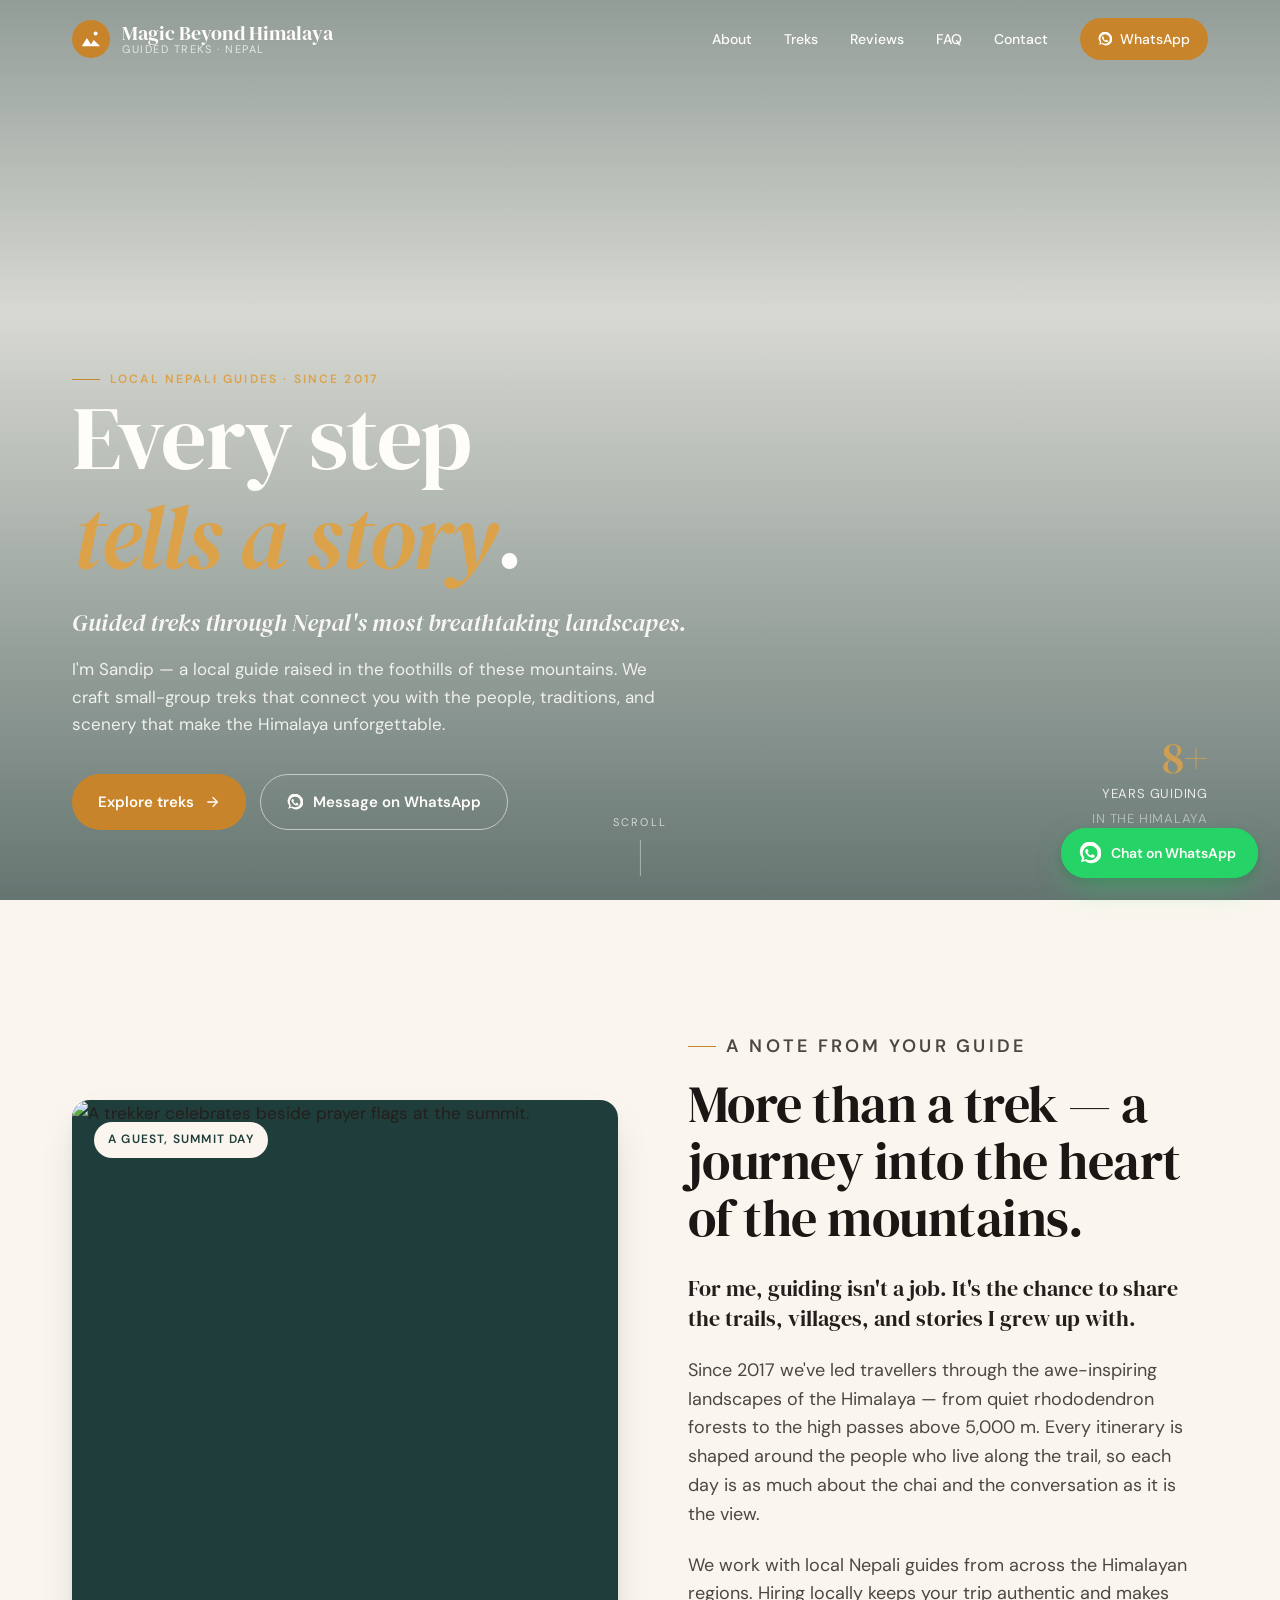
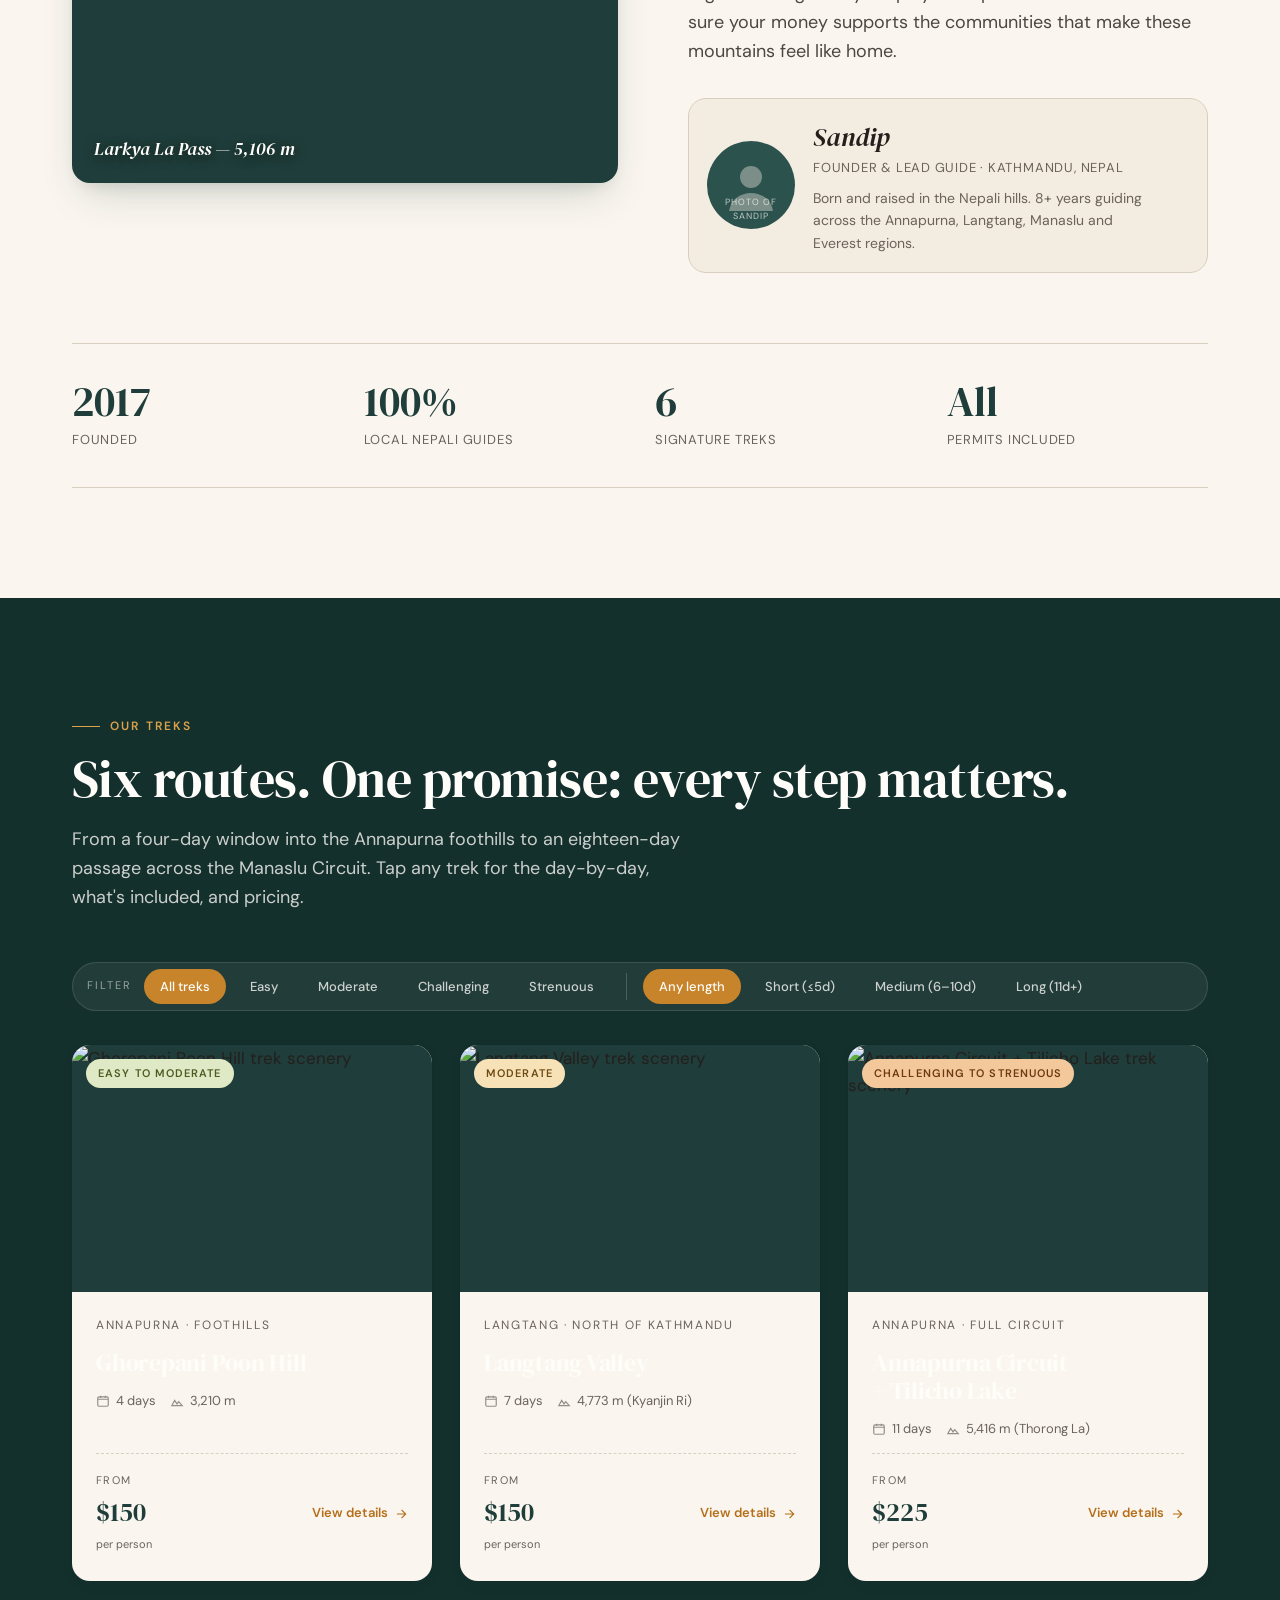
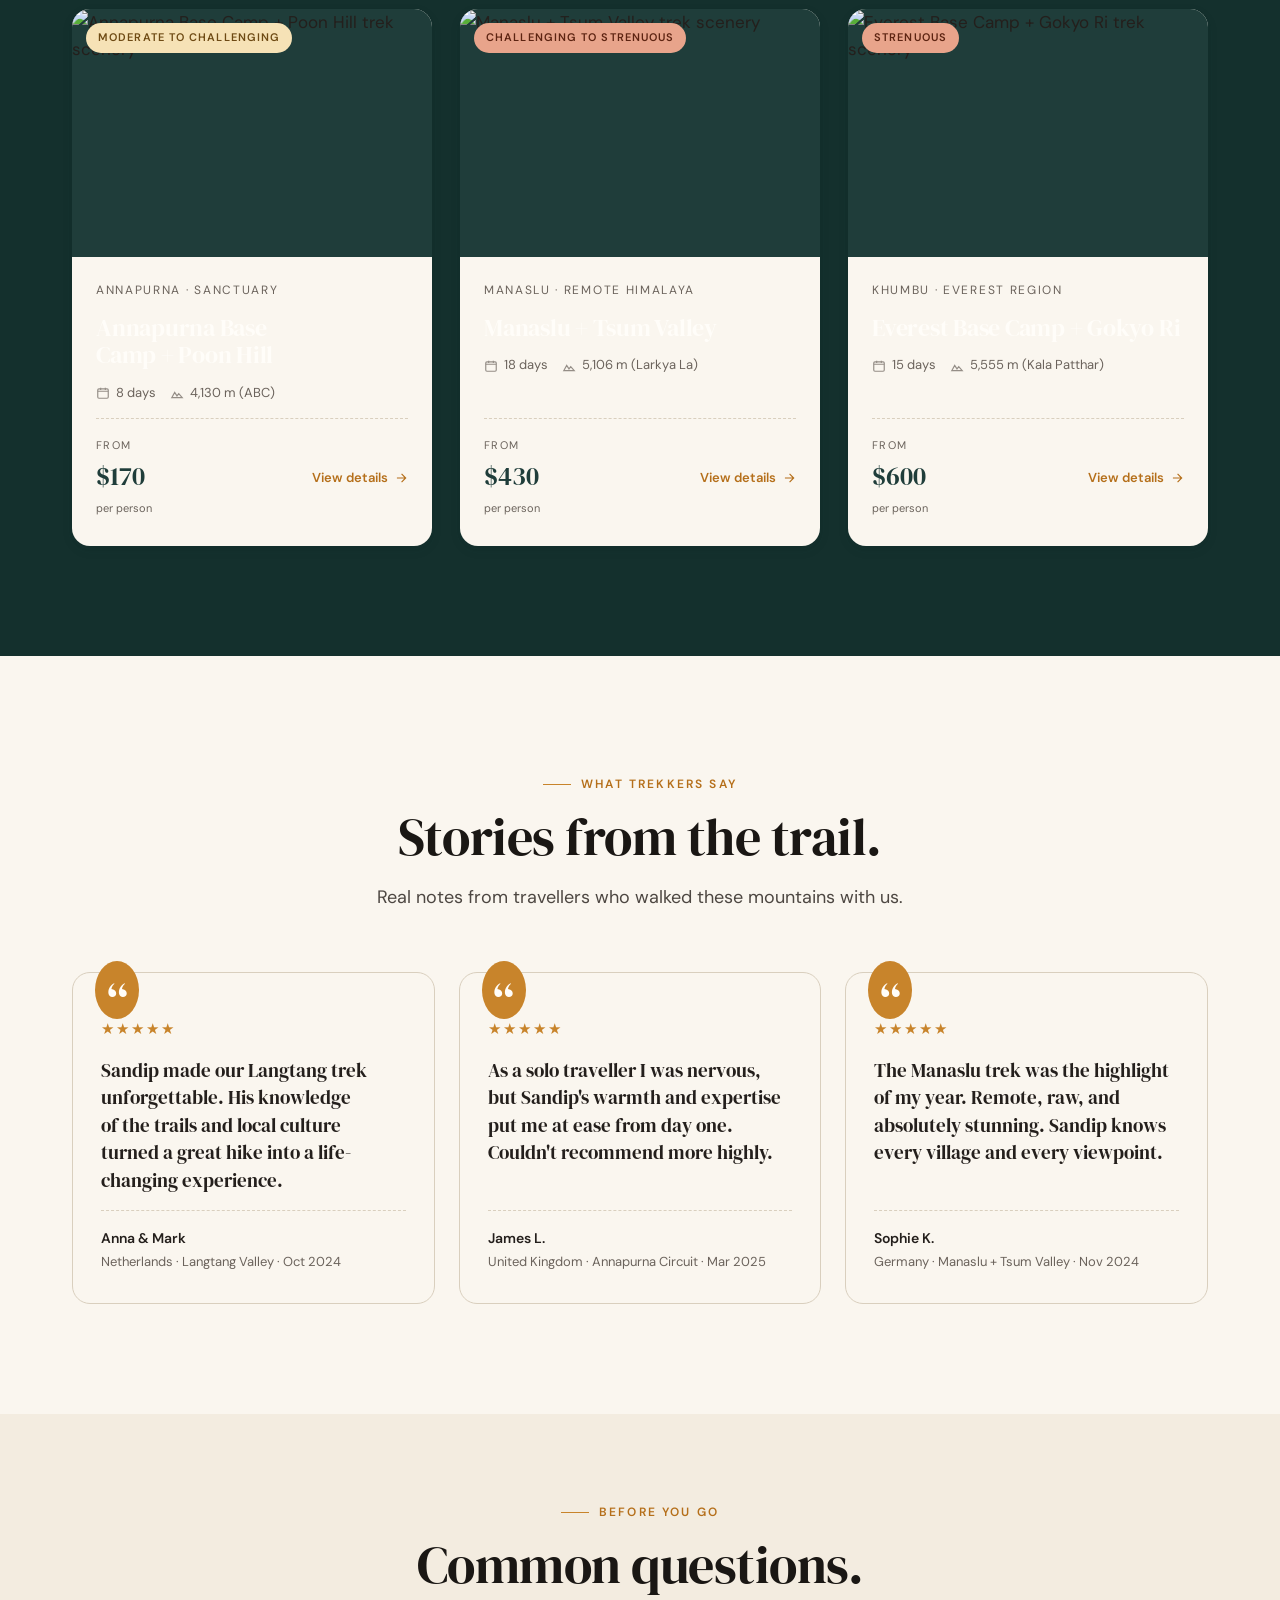
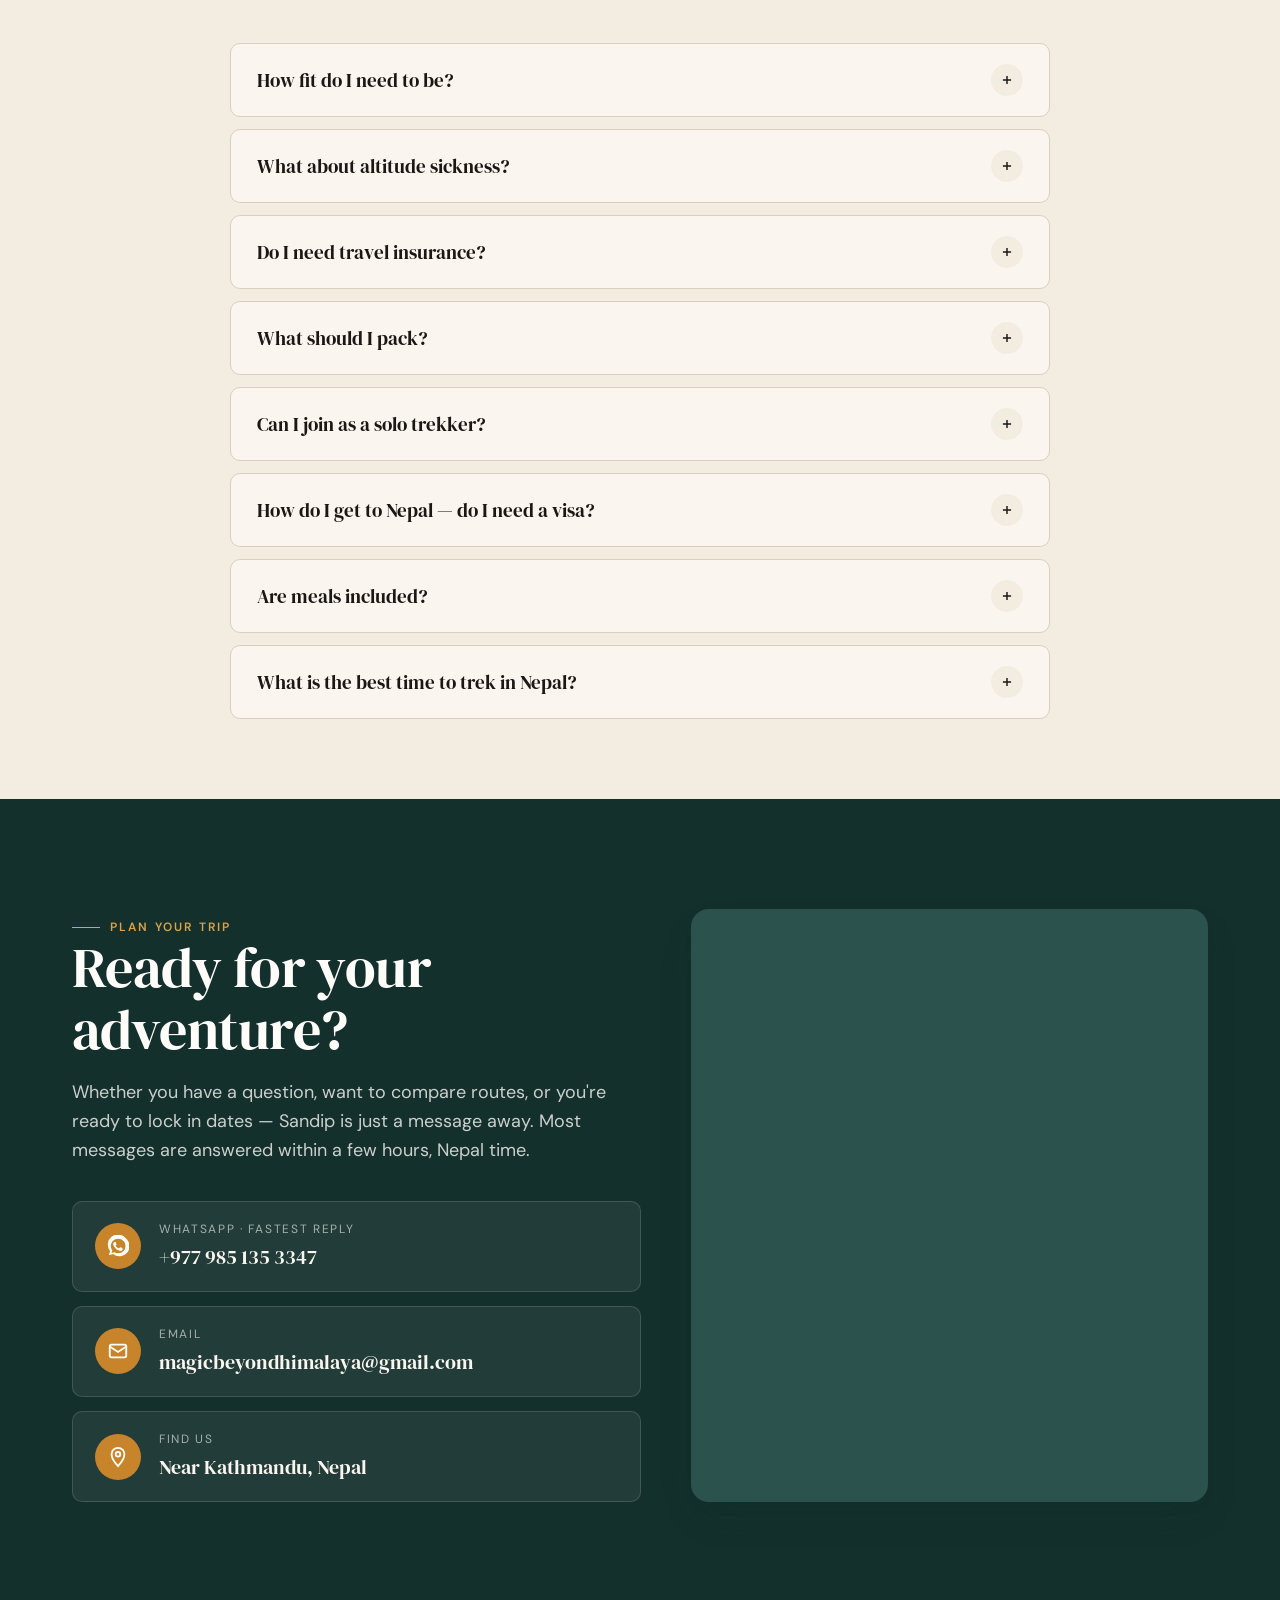
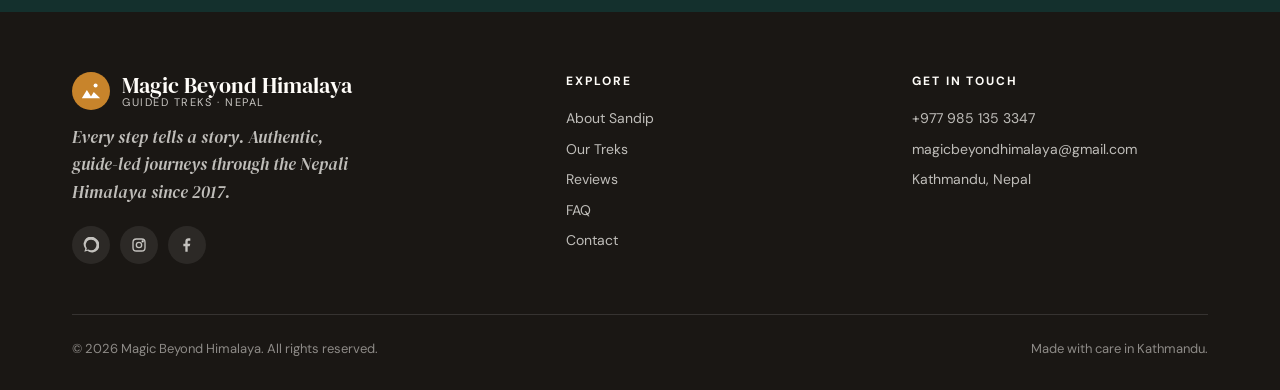
==== index.html @ e5f9548c "Add Magic Beyond Himalaya single-page site Initial import of the Sandip website: the self-contained " ====
<!DOCTYPE html>
<html lang="en">
<head>
<meta charset="UTF-8" />
<meta name="viewport" content="width=device-width, initial-scale=1.0" />
<meta name="description" content="Nepal trekking guide | Annapurna, Everest, Langtang, Manaslu treks | Local Nepali guides since 2017. Authentic, guide-led Himalayan adventures with Sandip and the Magic Beyond Himalaya team." />
<meta name="theme-color" content="#1f3d3a" />
<title>Magic Beyond Himalaya — Guided Treks in Nepal with Sandip</title>

<link rel="preconnect" href="https://fonts.googleapis.com">
<link rel="preconnect" href="https://fonts.gstatic.com" crossorigin>
<link href="https://fonts.googleapis.com/css2?family=DM+Serif+Display:ital@0;1&family=DM+Sans:wght@400;500;600;700&display=swap" rel="stylesheet">

<style>
/* ---------- Tokens ---------- */
:root {
  --green-900: #14302d;
  --green-800: #1f3d3a;
  --green-700: #2c524d;
  --green-600: #3e6e68;
  --amber-600: #b56f1a;
  --amber-500: #c8842b;
  --amber-400: #dba24a;
  --cream-50:  #faf6ef;
  --cream-100: #f3ece0;
  --cream-200: #e8ddc8;
  --ink-900:   #1a1714;
  --ink-800:   #241f1c;
  --ink-600:   #4d4742;
  --ink-500:   #6b635c;
  --ink-400:   #8a8278;
  --line:      #d9cfbe;
  --white:     #fffdf9;

  --shadow-sm: 0 1px 2px rgba(20,48,45,0.06), 0 1px 3px rgba(20,48,45,0.05);
  --shadow-md: 0 4px 12px rgba(20,48,45,0.08), 0 2px 4px rgba(20,48,45,0.06);
  --shadow-lg: 0 18px 40px -12px rgba(20,48,45,0.22), 0 8px 16px -8px rgba(20,48,45,0.12);

  --radius-sm: 6px;
  --radius-md: 10px;
  --radius-lg: 18px;

  --container: 1180px;
  --gutter: 22px;

  --font-display: 'DM Serif Display', 'Georgia', serif;
  --font-body: 'DM Sans', -apple-system, BlinkMacSystemFont, 'Segoe UI', sans-serif;
}

/* ---------- Reset ---------- */
* { box-sizing: border-box; }
html { scroll-behavior: smooth; -webkit-text-size-adjust: 100%; }
body {
  margin: 0;
  font-family: var(--font-body);
  font-size: 17px;
  line-height: 1.6;
  color: var(--ink-800);
  background: var(--cream-50);
  -webkit-font-smoothing: antialiased;
  text-rendering: optimizeLegibility;
}
img { max-width: 100%; display: block; }
a { color: inherit; text-decoration: none; }
button { font-family: inherit; cursor: pointer; border: none; background: none; }
h1,h2,h3,h4 { font-family: var(--font-display); font-weight: 400; letter-spacing: -0.01em; line-height: 1.1; margin: 0; color: var(--ink-900); text-wrap: balance; }
p { margin: 0; text-wrap: pretty; }

.container {
  max-width: var(--container);
  margin: 0 auto;
  padding: 0 var(--gutter);
}

.eyebrow {
  display: inline-flex;
  align-items: center;
  gap: 10px;
  font-size: 12px;
  font-weight: 600;
  letter-spacing: 0.18em;
  text-transform: uppercase;
  color: var(--amber-600);
}
.eyebrow::before {
  content: "";
  width: 28px;
  height: 1px;
  background: var(--amber-500);
}

.section-title {
  font-size: clamp(32px, 4.5vw, 52px);
  margin-top: 14px;
}

.section-lede {
  margin-top: 18px;
  font-size: 18px;
  color: var(--ink-600);
  max-width: 620px;
}

/* ---------- Nav ---------- */
.nav {
  position: fixed; top: 0; left: 0; right: 0;
  z-index: 100;
  padding: 18px 0;
  transition: background 0.3s ease, padding 0.3s ease, box-shadow 0.3s ease;
}
.nav.scrolled {
  background: rgba(250,246,239,0.96);
  backdrop-filter: blur(10px);
  padding: 12px 0;
  box-shadow: 0 1px 0 var(--line);
}
.nav-inner {
  max-width: var(--container);
  margin: 0 auto;
  padding: 0 var(--gutter);
  display: flex;
  align-items: center;
  justify-content: space-between;
  gap: 24px;
}
.brand {
  display: flex; align-items: center; gap: 12px;
  color: var(--white);
  transition: color 0.3s ease;
}
.nav.scrolled .brand { color: var(--ink-900); }
.brand-mark {
  width: 38px; height: 38px;
  border-radius: 50%;
  background: var(--amber-500);
  display: grid; place-items: center;
  flex-shrink: 0;
}
.brand-mark svg { width: 22px; height: 22px; }
.brand-text {
  display: flex; flex-direction: column; line-height: 1.05;
}
.brand-name {
  font-family: var(--font-display);
  font-size: 20px;
}
.brand-tag {
  font-size: 11px;
  letter-spacing: 0.14em;
  text-transform: uppercase;
  opacity: 0.75;
}

.nav-links {
  display: flex; gap: 32px; align-items: center;
  color: var(--white);
  transition: color 0.3s ease;
}
.nav.scrolled .nav-links { color: var(--ink-800); }
.nav-links a {
  font-size: 14px; font-weight: 500;
  transition: color 0.2s ease;
}
.nav-links a:hover { color: var(--amber-500); }
.nav-cta {
  display: inline-flex; align-items: center; gap: 8px;
  background: var(--amber-500);
  color: var(--white) !important;
  padding: 10px 18px;
  border-radius: 999px;
  font-weight: 600;
}
.nav-cta:hover { background: var(--amber-600); color: var(--white) !important; }

.nav-burger {
  display: none;
  width: 42px; height: 42px;
  border-radius: 50%;
  border: 1px solid currentColor;
  align-items: center; justify-content: center;
  color: inherit;
}
.nav-burger svg { width: 18px; height: 18px; }

@media (max-width: 880px) {
  .nav-links { display: none; }
  .nav-burger { display: inline-flex; }
  .nav-links.open {
    display: flex; flex-direction: column;
    position: absolute; top: 100%; left: 16px; right: 16px;
    margin-top: 10px;
    padding: 22px;
    background: var(--cream-50);
    border-radius: var(--radius-lg);
    box-shadow: var(--shadow-lg);
    color: var(--ink-800);
    gap: 18px;
    align-items: stretch;
  }
  .nav-links.open .nav-cta { justify-content: center; }
}

/* ---------- Hero ---------- */
.hero {
  position: relative;
  min-height: 100vh;
  min-height: 100svh;
  color: var(--white);
  overflow: hidden;
  display: flex;
  align-items: flex-end;
  padding: 120px 0 70px;
}
.hero-bg {
  position: absolute; inset: 0;
  background-image: url('images/manaslu-village.jpeg');
  background-size: cover;
  background-position: center 40%;
  z-index: 0;
}
.hero-bg::after {
  content: "";
  position: absolute; inset: 0;
  background:
    linear-gradient(180deg, rgba(20,48,45,0.45) 0%, rgba(20,48,45,0.15) 35%, rgba(20,48,45,0.65) 100%);
}
.hero-inner {
  position: relative; z-index: 1;
  max-width: var(--container);
  margin: 0 auto;
  padding: 0 var(--gutter);
  width: 100%;
  display: grid;
  grid-template-columns: 1fr auto;
  gap: 40px;
  align-items: end;
}
.hero h1 {
  font-size: clamp(42px, 7vw, 92px);
  color: var(--white);
  letter-spacing: -0.02em;
  max-width: 14ch;
}
.hero h1 em {
  font-style: italic;
  color: var(--amber-400);
}
.hero-tagline {
  font-family: var(--font-display);
  font-style: italic;
  font-size: clamp(18px, 2.2vw, 24px);
  margin-top: 18px;
  opacity: 0.92;
}
.hero-sub {
  margin-top: 14px;
  font-size: 17px;
  max-width: 50ch;
  opacity: 0.88;
}
.hero-ctas {
  display: flex; gap: 14px; margin-top: 36px; flex-wrap: wrap;
}
.btn {
  display: inline-flex; align-items: center; gap: 10px;
  padding: 15px 26px;
  border-radius: 999px;
  font-size: 15px; font-weight: 600;
  transition: transform 0.15s ease, background 0.2s ease, color 0.2s ease, border-color 0.2s ease;
  white-space: nowrap;
}
.btn:hover { transform: translateY(-1px); }
.btn-primary { background: var(--amber-500); color: var(--white); }
.btn-primary:hover { background: var(--amber-600); }
.btn-ghost {
  background: transparent;
  color: var(--white);
  border: 1.5px solid rgba(255,255,255,0.55);
}
.btn-ghost:hover { background: rgba(255,255,255,0.12); border-color: var(--white); }
.btn-dark { background: var(--green-800); color: var(--white); }
.btn-dark:hover { background: var(--green-900); }

.hero-meta {
  display: flex;
  flex-direction: column;
  gap: 4px;
  text-align: right;
  font-size: 13px;
  letter-spacing: 0.06em;
  text-transform: uppercase;
  opacity: 0.85;
}
.hero-meta-num {
  font-family: var(--font-display);
  font-size: 44px;
  letter-spacing: 0;
  text-transform: none;
  line-height: 1;
  color: var(--amber-400);
}
@media (max-width: 720px) {
  .hero-inner { grid-template-columns: 1fr; }
  .hero-meta { text-align: left; }
}

.hero-scroll {
  position: absolute;
  bottom: 24px; left: 50%;
  transform: translateX(-50%);
  z-index: 1;
  font-size: 11px;
  letter-spacing: 0.2em;
  text-transform: uppercase;
  opacity: 0.7;
  display: flex; flex-direction: column; align-items: center; gap: 8px;
}
.hero-scroll::after {
  content: "";
  width: 1px; height: 36px;
  background: rgba(255,255,255,0.6);
  animation: scrollPulse 2.2s infinite;
}
@keyframes scrollPulse {
  0%,100% { transform: scaleY(0.4); opacity: 0.4; transform-origin: top; }
  50%     { transform: scaleY(1);   opacity: 1; transform-origin: top; }
}

/* ---------- Sections ---------- */
.section {
  padding: 110px 0;
  position: relative;
}
.section.tight { padding: 80px 0; }
.section-dark {
  background: var(--green-900);
  color: var(--cream-100);
}
.section-dark h1, .section-dark h2, .section-dark h3, .section-dark h4 { color: var(--white); }
.section-dark .eyebrow { color: var(--amber-400); }
.section-dark .eyebrow::before { background: var(--amber-400); }
.section-dark .section-lede { color: rgba(255,253,249,0.78); }

.section-cream { background: var(--cream-100); }

@media (max-width: 720px) {
  .section { padding: 72px 0; }
}

/* ---------- About ---------- */
.about-grid {
  display: grid;
  grid-template-columns: 1.05fr 1fr;
  gap: 70px;
  align-items: center;
}
.about-photo {
  position: relative;
  border-radius: var(--radius-lg);
  overflow: hidden;
  box-shadow: var(--shadow-lg);
  aspect-ratio: 4/5;
  background: var(--green-800);
}
.about-photo img {
  width: 100%; height: 100%; object-fit: cover;
}
.about-photo-stamp {
  position: absolute;
  top: 22px; left: 22px;
  background: var(--cream-50);
  color: var(--green-800);
  padding: 8px 14px;
  border-radius: 999px;
  font-size: 12px;
  font-weight: 600;
  letter-spacing: 0.1em;
  text-transform: uppercase;
}
.about-photo-caption {
  position: absolute;
  bottom: 22px; left: 22px; right: 22px;
  color: var(--white);
  font-family: var(--font-display);
  font-style: italic;
  font-size: 18px;
  line-height: 1.3;
  text-shadow: 0 2px 12px rgba(0,0,0,0.6);
}
.about-text p {
  font-size: 18px;
  color: var(--ink-600);
  margin-top: 22px;
}
.about-text p.lead {
  font-size: 22px;
  color: var(--ink-800);
  font-family: var(--font-display);
  line-height: 1.35;
  margin-top: 28px;
}
.about-sig {
  margin-top: 32px;
  display: flex;
  align-items: center;
  gap: 16px;
}
.about-sig-name {
  font-family: var(--font-display);
  font-size: 26px;
  font-style: italic;
}
.about-sig-role {
  font-size: 13px;
  color: var(--ink-500);
  letter-spacing: 0.06em;
  text-transform: uppercase;
}

.stats {
  margin-top: 70px;
  display: grid;
  grid-template-columns: repeat(4, 1fr);
  gap: 30px;
  border-top: 1px solid var(--line);
  border-bottom: 1px solid var(--line);
  padding: 36px 0;
}
.stat-num {
  font-family: var(--font-display);
  font-size: 42px;
  color: var(--green-800);
  line-height: 1;
}
.stat-label {
  font-size: 13px;
  color: var(--ink-500);
  margin-top: 8px;
  letter-spacing: 0.06em;
  text-transform: uppercase;
}

@media (max-width: 880px) {
  .about-grid { grid-template-columns: 1fr; gap: 40px; }
  .about-photo { max-width: 480px; }
  .stats { grid-template-columns: repeat(2, 1fr); gap: 24px; }
}

/* ---------- Treks ---------- */
.treks-head {
  display: grid;
  grid-template-columns: 1fr auto;
  gap: 30px;
  align-items: end;
  margin-bottom: 50px;
}
.filter-bar {
  display: flex; gap: 8px; flex-wrap: wrap;
  background: rgba(255,255,255,0.06);
  padding: 6px;
  border-radius: 999px;
  border: 1px solid rgba(255,255,255,0.12);
}
.filter-chip {
  padding: 9px 16px;
  border-radius: 999px;
  font-size: 13px;
  font-weight: 500;
  color: rgba(255,253,249,0.78);
  transition: background 0.2s ease, color 0.2s ease;
}
.filter-chip:hover { color: var(--white); }
.filter-chip.active {
  background: var(--amber-500);
  color: var(--white);
}
.filter-group-label {
  font-size: 11px;
  letter-spacing: 0.18em;
  text-transform: uppercase;
  color: rgba(255,253,249,0.55);
  margin-right: 4px;
  align-self: center;
  padding-left: 8px;
}

.trek-grid {
  display: grid;
  grid-template-columns: repeat(3, 1fr);
  gap: 28px;
}
@media (max-width: 980px) { .trek-grid { grid-template-columns: repeat(2, 1fr); } }
@media (max-width: 640px) { .trek-grid { grid-template-columns: 1fr; } }

.trek-card {
  background: var(--cream-50);
  color: var(--ink-800);
  border-radius: var(--radius-lg);
  overflow: hidden;
  display: flex; flex-direction: column;
  box-shadow: var(--shadow-md);
  transition: transform 0.25s ease, box-shadow 0.25s ease;
  cursor: pointer;
}
.trek-card:hover {
  transform: translateY(-3px);
  box-shadow: var(--shadow-lg);
}
.trek-card.is-hidden {
  display: none;
}
.trek-card-media {
  position: relative;
  aspect-ratio: 16 / 11;
  overflow: hidden;
  background: var(--green-800);
}
.trek-card-media img {
  width: 100%; height: 100%; object-fit: cover;
  transition: transform 0.6s ease;
}
.trek-card:hover .trek-card-media img { transform: scale(1.04); }

.diff-badge {
  position: absolute;
  top: 14px; left: 14px;
  background: var(--cream-50);
  color: var(--ink-800);
  padding: 6px 12px;
  border-radius: 999px;
  font-size: 11px;
  font-weight: 600;
  letter-spacing: 0.1em;
  text-transform: uppercase;
}
.diff-badge[data-d="easy"] { background: #dfe9c6; color: #4b5d22; }
.diff-badge[data-d="moderate"] { background: #f6e2b6; color: #6e4a14; }
.diff-badge[data-d="challenging"] { background: #f3c89b; color: #6f3a13; }
.diff-badge[data-d="strenuous"] { background: #e8a48b; color: #5d2412; }

.trek-card-body {
  padding: 24px 24px 26px;
  display: flex; flex-direction: column; gap: 14px;
  flex: 1;
}
.trek-card h3 {
  font-size: 24px;
  line-height: 1.15;
}
.trek-meta {
  display: flex; gap: 14px; flex-wrap: wrap;
  color: var(--ink-500);
  font-size: 13px;
}
.trek-meta span { display: inline-flex; align-items: center; gap: 6px; }
.trek-meta svg { width: 14px; height: 14px; opacity: 0.7; }
.trek-card-foot {
  display: flex; justify-content: space-between; align-items: center;
  margin-top: auto;
  padding-top: 18px;
  border-top: 1px dashed var(--line);
}
.trek-price small {
  display: block; font-size: 11px; letter-spacing: 0.12em;
  text-transform: uppercase; color: var(--ink-500);
  margin-bottom: 2px;
}
.trek-price b {
  font-family: var(--font-display);
  font-size: 26px;
  font-weight: 400;
  color: var(--green-800);
}
.trek-card-link {
  display: inline-flex; align-items: center; gap: 6px;
  font-size: 13px; font-weight: 600;
  color: var(--amber-600);
}
.trek-card-link svg { width: 14px; height: 14px; transition: transform 0.2s ease; }
.trek-card:hover .trek-card-link svg { transform: translateX(3px); }

/* ---------- Modal ---------- */
.modal-backdrop {
  position: fixed; inset: 0;
  background: var(--cream-50);
  z-index: 200;
  opacity: 0;
  pointer-events: none;
  transition: opacity 0.3s ease;
  overflow-y: auto;
  padding: 0;
}
.modal-backdrop.open {
  opacity: 1;
  pointer-events: auto;
}
.modal {
  background: var(--cream-50);
  width: 100%;
  min-height: 100vh;
  position: relative;
  transform: translateY(12px);
  transition: transform 0.3s ease;
}
.modal-backdrop.open .modal { transform: translateY(0); }
.modal-close {
  position: fixed; top: 22px; right: 22px;
  z-index: 5;
  width: 46px; height: 46px;
  border-radius: 50%;
  background: rgba(255,253,249,0.96);
  display: grid; place-items: center;
  box-shadow: var(--shadow-md);
  border: 1px solid rgba(0,0,0,0.06);
  cursor: pointer;
  transition: transform 0.2s ease;
}
.modal-close:hover { transform: scale(1.06); }
.modal-close svg { width: 18px; height: 18px; }
.modal-back {
  position: fixed; top: 22px; left: 22px;
  z-index: 5;
  display: inline-flex; align-items: center; gap: 8px;
  padding: 10px 16px 10px 12px;
  border-radius: 999px;
  background: rgba(255,253,249,0.96);
  box-shadow: var(--shadow-md);
  border: 1px solid rgba(0,0,0,0.06);
  font-size: 13px;
  letter-spacing: 0.06em;
  text-transform: uppercase;
  color: var(--ink-700);
  cursor: pointer;
  font-family: var(--font-body);
  transition: transform 0.2s ease;
}
.modal-back:hover { transform: translateX(-2px); }
.modal-back svg { width: 14px; height: 14px; }
.modal-hero {
  position: relative;
  height: clamp(380px, 62vh, 620px);
  overflow: hidden;
  background: var(--green-800);
}
.modal-hero img { width: 100%; height: 100%; object-fit: cover; }
.modal-hero::after {
  content: "";
  position: absolute; inset: 0;
  background: linear-gradient(180deg, rgba(0,0,0,0.15) 0%, rgba(0,0,0,0) 35%, rgba(0,0,0,0.78) 100%);
}
.modal-hero-text {
  position: absolute;
  left: 0; right: 0; bottom: 0;
  padding: 0 max(48px, 7vw) 56px;
  color: var(--white);
  max-width: 1200px;
  margin: 0 auto;
}
.modal-hero-eyebrow {
  display: inline-block;
  font-size: 12px; letter-spacing: 0.18em; text-transform: uppercase;
  background: rgba(255,253,249,0.16);
  border: 1px solid rgba(255,253,249,0.3);
  padding: 6px 14px;
  border-radius: 999px;
  margin-bottom: 18px;
  backdrop-filter: blur(8px);
}
.modal-hero-text h2 {
  color: var(--white);
  font-size: clamp(36px, 5.6vw, 68px);
  line-height: 1.05;
  margin-bottom: 18px;
  max-width: 16ch;
}
.modal-hero-meta {
  display: flex; gap: 28px; flex-wrap: wrap;
  font-size: 14px;
  opacity: 0.95;
}
.modal-hero-meta span { display: inline-flex; align-items: center; gap: 8px; }
.modal-hero-meta svg { width: 15px; height: 15px; }

.modal-body {
  padding: 60px max(48px, 7vw) 0;
  max-width: 1200px;
  margin: 0 auto;
}
@media (max-width: 700px) { .modal-body { padding: 44px 22px 0; } }

.modal-section { margin-top: 64px; }
.modal-section:first-child { margin-top: 0; }
.modal-section h4 {
  font-size: clamp(26px, 3.4vw, 36px);
  margin-bottom: 22px;
  display: flex; align-items: center; gap: 14px;
  color: var(--green-900);
}
.modal-section h4::before {
  content: ""; width: 32px; height: 1px; background: var(--amber-500);
}
.modal-overview {
  font-size: clamp(17px, 1.8vw, 20px);
  color: var(--ink-700);
  line-height: 1.7;
  max-width: 70ch;
}
.modal-overview + .modal-overview { margin-top: 22px; }

.hl-grid {
  display: grid;
  grid-template-columns: repeat(auto-fit, minmax(240px, 1fr));
  gap: 18px;
  margin: 0; padding: 0; list-style: none;
}
.hl-card {
  background: var(--white);
  border: 1px solid var(--line);
  border-radius: var(--radius-lg);
  padding: 24px 22px;
  display: flex; flex-direction: column; gap: 14px;
  transition: transform 0.25s ease, box-shadow 0.25s ease;
}
.hl-card:hover { transform: translateY(-3px); box-shadow: var(--shadow-md); }
.hl-icon {
  width: 44px; height: 44px;
  border-radius: 50%;
  background: var(--cream-100);
  display: grid; place-items: center;
  color: var(--green-800);
}
.hl-icon svg { width: 22px; height: 22px; }
.hl-text {
  font-size: 16px;
  line-height: 1.5;
  color: var(--ink-700);
  font-weight: 500;
}

/* Altitude profile */
.alt-profile {
  background: var(--white);
  border: 1px solid var(--line);
  border-radius: var(--radius-lg);
  padding: 28px 28px 20px;
  margin-top: 8px;
}
.alt-profile-header {
  display: flex; justify-content: space-between; align-items: baseline;
  margin-bottom: 18px;
  flex-wrap: wrap; gap: 10px;
}
.alt-profile-header h5 {
  font-family: var(--font-body); font-weight: 600;
  font-size: 13px; letter-spacing: 0.1em; text-transform: uppercase;
  color: var(--ink-700);
  margin: 0;
}
.alt-profile-header span {
  font-size: 13px; color: var(--ink-500);
}
.alt-svg { width: 100%; height: auto; display: block; }
.alt-axis-label {
  font-family: var(--font-body); font-size: 10px; fill: var(--ink-500);
  letter-spacing: 0.04em;
}
.alt-grid-line { stroke: var(--line); stroke-width: 1; }

/* itinerary */
.itinerary {
  display: grid;
  gap: 18px;
}
.day-card {
  background: var(--white);
  border: 1px solid var(--line);
  border-radius: var(--radius-lg);
  padding: 28px 30px;
  display: grid;
  grid-template-columns: 110px 1fr auto;
  gap: 28px;
  align-items: start;
  position: relative;
  transition: box-shadow 0.25s ease;
}
.day-card:hover { box-shadow: var(--shadow-md); }
@media (max-width: 720px) {
  .day-card { grid-template-columns: 1fr; gap: 16px; padding: 22px; }
}
.day-num-block {
  display: flex; flex-direction: column; gap: 4px;
  padding-right: 24px;
  border-right: 1px solid var(--line);
}
@media (max-width: 720px) {
  .day-num-block { border-right: 0; padding-right: 0; padding-bottom: 14px; border-bottom: 1px solid var(--line); flex-direction: row; align-items: baseline; gap: 14px; }
}
.day-num-block .label {
  font-family: var(--font-body);
  font-size: 11px; letter-spacing: 0.18em; text-transform: uppercase;
  color: var(--ink-500);
}
.day-num-block .num {
  font-family: var(--font-display);
  color: var(--green-800);
  font-size: 44px;
  line-height: 1;
}
@media (max-width: 720px) {
  .day-num-block .num { font-size: 32px; }
}
.day-content h6 {
  font-family: var(--font-display);
  font-size: 22px;
  color: var(--ink-900);
  margin: 0 0 8px;
  line-height: 1.25;
}
.day-content .day-time {
  font-size: 13px; color: var(--ink-500);
  display: inline-flex; align-items: center; gap: 6px;
  margin-bottom: 14px;
}
.day-content .day-time svg { width: 13px; height: 13px; }
.day-content p {
  font-size: 15px;
  color: var(--ink-700);
  line-height: 1.65;
  margin: 0 0 14px;
}
.day-tags {
  display: flex; flex-wrap: wrap; gap: 6px;
}
.day-tag {
  font-size: 12px;
  padding: 5px 12px;
  background: var(--cream-100);
  color: var(--green-800);
  border-radius: 999px;
  letter-spacing: 0.02em;
}
.day-altitude {
  text-align: right;
  padding-left: 24px;
  border-left: 1px solid var(--line);
  display: flex; flex-direction: column; gap: 4px;
  align-self: stretch;
  justify-content: center;
}
@media (max-width: 720px) {
  .day-altitude { border-left: 0; padding-left: 0; text-align: left; padding-top: 12px; border-top: 1px solid var(--line); flex-direction: row; align-items: baseline; gap: 10px; justify-content: flex-start; }
}
.day-altitude .alt-num {
  font-family: var(--font-display);
  font-size: 26px;
  color: var(--green-800);
  line-height: 1;
}
.day-altitude .alt-label {
  font-size: 10px; letter-spacing: 0.16em; text-transform: uppercase;
  color: var(--ink-500);
}

/* pricing table */
.price-table {
  width: 100%;
  border-collapse: collapse;
  background: var(--white);
  border-radius: var(--radius-md);
  overflow: hidden;
  box-shadow: var(--shadow-sm);
}
.price-table th, .price-table td {
  padding: 12px 18px;
  text-align: left;
  border-bottom: 1px solid var(--line);
  font-size: 15px;
}
.price-table th {
  background: var(--green-800);
  color: var(--white);
  font-weight: 500;
  letter-spacing: 0.04em;
  font-size: 13px;
  text-transform: uppercase;
}
.price-table tr:last-child td { border-bottom: none; }
.price-table td:last-child {
  font-family: var(--font-display);
  font-size: 18px;
  color: var(--green-800);
  text-align: right;
}

/* included / not included */
.inc-grid {
  display: grid;
  grid-template-columns: 1fr 1fr;
  gap: 18px;
}
@media (max-width: 600px) { .inc-grid { grid-template-columns: 1fr; } }
.inc-col h5 {
  font-family: var(--font-body);
  font-weight: 600;
  font-size: 13px;
  letter-spacing: 0.1em;
  text-transform: uppercase;
  margin: 0 0 12px;
  display: flex; align-items: center; gap: 8px;
}
.inc-col.in h5 { color: #2f6043; }
.inc-col.out h5 { color: #8a3a23; }
.inc-list { list-style: none; padding: 0; margin: 0; display: grid; gap: 8px; }
.inc-list li {
  display: flex; gap: 10px; align-items: flex-start;
  font-size: 14.5px;
  color: var(--ink-600);
  line-height: 1.5;
}
.inc-list li::before {
  flex-shrink: 0; margin-top: 7px;
  width: 14px; height: 14px;
  background-size: contain; background-repeat: no-repeat;
}
.inc-col.in li::before {
  content: "";
  background-image: url("data:image/svg+xml;utf8,<svg xmlns='http://www.w3.org/2000/svg' viewBox='0 0 16 16'><path d='M3 8l3 3 7-7' fill='none' stroke='%232f6043' stroke-width='2' stroke-linecap='round' stroke-linejoin='round'/></svg>");
}
.inc-col.out li::before {
  content: "";
  background-image: url("data:image/svg+xml;utf8,<svg xmlns='http://www.w3.org/2000/svg' viewBox='0 0 16 16'><path d='M4 4l8 8M12 4l-8 8' fill='none' stroke='%238a3a23' stroke-width='2' stroke-linecap='round'/></svg>");
}

.modal-cta {
  display: flex; gap: 12px; flex-wrap: wrap;
  padding-top: 28px; margin-top: 36px;
  border-top: 1px solid var(--line);
}

/* big bottom CTA */
.detail-cta-band {
  margin: 96px calc(-1 * max(48px, 7vw)) 0;
  padding: 80px max(48px, 7vw);
  background: var(--green-900);
  color: var(--cream-50);
  text-align: center;
  position: relative;
  overflow: hidden;
}
.detail-cta-band::before {
  content: "";
  position: absolute; inset: 0;
  background: radial-gradient(circle at 20% 30%, rgba(217,135,57,0.12), transparent 60%),
              radial-gradient(circle at 80% 70%, rgba(217,135,57,0.08), transparent 55%);
  pointer-events: none;
}
.detail-cta-band > * { position: relative; }
.detail-cta-band h3 {
  color: var(--cream-50);
  font-size: clamp(32px, 4.4vw, 52px);
  margin-bottom: 18px;
  max-width: 22ch;
  margin-left: auto; margin-right: auto;
  line-height: 1.1;
}
.detail-cta-band p {
  color: rgba(253,250,243,0.78);
  font-size: 17px;
  max-width: 56ch;
  margin: 0 auto 32px;
  line-height: 1.6;
}
.detail-cta-band .btn-row {
  display: inline-flex; gap: 14px; flex-wrap: wrap; justify-content: center;
}
@media (max-width: 700px) {
  .detail-cta-band { margin: 72px -22px 0; padding: 60px 22px; }
}

/* you might also like */
.also-like {
  padding: 0 max(48px, 7vw) 96px;
  max-width: 1200px;
  margin: 0 auto;
}
@media (max-width: 700px) { .also-like { padding: 0 22px 64px; } }
.also-like h4 {
  font-size: clamp(26px, 3.4vw, 36px);
  margin-bottom: 28px;
  margin-top: 80px;
  display: flex; align-items: center; gap: 14px;
  color: var(--green-900);
}
.also-like h4::before { content: ""; width: 32px; height: 1px; background: var(--amber-500); }
.also-like-grid {
  display: grid;
  grid-template-columns: repeat(auto-fit, minmax(280px, 1fr));
  gap: 22px;
}
.also-card {
  background: var(--white);
  border-radius: var(--radius-lg);
  overflow: hidden;
  cursor: pointer;
  border: 1px solid var(--line);
  transition: transform 0.25s ease, box-shadow 0.25s ease;
  display: flex; flex-direction: column;
}
.also-card:hover { transform: translateY(-4px); box-shadow: var(--shadow-md); }
.also-card-img { aspect-ratio: 16/10; background: var(--green-800); overflow: hidden; }
.also-card-img img { width: 100%; height: 100%; object-fit: cover; transition: transform 0.5s ease; }
.also-card:hover .also-card-img img { transform: scale(1.04); }
.also-card-body { padding: 22px 24px; display: flex; flex-direction: column; gap: 8px; flex: 1; }
.also-card h6 { font-family: var(--font-display); font-size: 22px; margin: 0; line-height: 1.2; }
.also-card .also-meta { font-size: 13px; color: var(--ink-500); letter-spacing: 0.04em; }
.also-card .also-foot {
  margin-top: auto; padding-top: 14px;
  display: flex; justify-content: space-between; align-items: baseline;
  font-size: 13px; color: var(--ink-500);
}
.also-card .also-price {
  font-family: var(--font-display); font-size: 18px; color: var(--green-800);
}

/* ---------- Reviews ---------- */
.reviews-grid {
  display: grid;
  grid-template-columns: repeat(3, 1fr);
  gap: 24px;
}
@media (max-width: 880px) { .reviews-grid { grid-template-columns: 1fr; } }
.review-card {
  background: var(--cream-50);
  border-radius: var(--radius-lg);
  padding: 30px 28px;
  border: 1px solid var(--line);
  position: relative;
  display: flex; flex-direction: column; gap: 16px;
}
.review-card::before {
  content: "“";
  position: absolute;
  top: -12px; left: 22px;
  width: 44px; height: 44px;
  border-radius: 50%;
  background: var(--amber-500);
  color: var(--white);
  font-family: var(--font-display);
  font-size: 50px;
  line-height: 1.1;
  display: grid; place-items: center;
  padding-top: 14px;
}
.review-stars {
  color: var(--amber-500);
  letter-spacing: 2px;
  font-size: 15px;
  margin-top: 14px;
}
.review-quote {
  font-family: var(--font-display);
  font-size: 19px;
  line-height: 1.45;
  color: var(--ink-800);
}
.review-attr {
  display: flex; flex-direction: column;
  font-size: 14px;
  border-top: 1px dashed var(--line);
  padding-top: 16px;
  margin-top: auto;
}
.review-name { font-weight: 600; color: var(--ink-800); }
.review-meta { color: var(--ink-500); font-size: 13px; margin-top: 2px; }

/* ---------- FAQ ---------- */
.faq-list {
  max-width: 820px;
  margin: 0 auto;
  display: flex; flex-direction: column;
  gap: 12px;
}
.faq-item {
  background: var(--cream-50);
  border-radius: var(--radius-md);
  border: 1px solid var(--line);
  overflow: hidden;
  transition: box-shadow 0.2s ease;
}
.faq-item.open { box-shadow: var(--shadow-md); }
.faq-q {
  width: 100%;
  text-align: left;
  padding: 20px 26px;
  display: flex; align-items: center; justify-content: space-between; gap: 18px;
  font-family: var(--font-display);
  font-size: 19px;
  color: var(--ink-900);
}
.faq-toggle {
  flex-shrink: 0;
  width: 32px; height: 32px;
  border-radius: 50%;
  background: var(--cream-100);
  display: grid; place-items: center;
  transition: background 0.2s ease, transform 0.25s ease;
}
.faq-item.open .faq-toggle {
  background: var(--amber-500);
  transform: rotate(45deg);
}
.faq-toggle svg { width: 14px; height: 14px; transition: color 0.2s ease; }
.faq-item.open .faq-toggle svg { color: var(--white); }
.faq-a {
  max-height: 0;
  overflow: hidden;
  transition: max-height 0.3s ease;
}
.faq-a-inner {
  padding: 0 26px 22px;
  color: var(--ink-600);
  font-size: 16px;
  line-height: 1.65;
  max-width: 65ch;
}

/* ---------- Contact ---------- */
.contact-grid {
  display: grid;
  grid-template-columns: 1.1fr 1fr;
  gap: 50px;
  align-items: stretch;
}
@media (max-width: 880px) { .contact-grid { grid-template-columns: 1fr; } }
.contact-text h2 { font-size: clamp(34px, 5vw, 56px); }
.contact-channels {
  margin-top: 36px;
  display: flex; flex-direction: column; gap: 14px;
}
.contact-channel {
  display: flex; align-items: center; gap: 18px;
  padding: 18px 22px;
  border-radius: var(--radius-md);
  background: rgba(255,255,255,0.06);
  border: 1px solid rgba(255,255,255,0.14);
  color: var(--cream-50);
  transition: background 0.2s ease, border-color 0.2s ease, transform 0.15s ease;
}
.contact-channel:hover {
  background: rgba(255,255,255,0.12);
  border-color: rgba(255,255,255,0.28);
  transform: translateY(-1px);
}
.contact-channel-icon {
  width: 46px; height: 46px;
  border-radius: 50%;
  background: var(--amber-500);
  display: grid; place-items: center;
  flex-shrink: 0;
}
.contact-channel-icon svg { width: 22px; height: 22px; color: var(--white); }
.contact-channel-text small {
  display: block; font-size: 12px; letter-spacing: 0.14em; text-transform: uppercase;
  color: rgba(255,253,249,0.6);
  margin-bottom: 2px;
}
.contact-channel-text b {
  font-family: var(--font-display);
  font-size: 20px;
  font-weight: 400;
  word-break: break-word;
}
.contact-map {
  border-radius: var(--radius-lg);
  overflow: hidden;
  min-height: 380px;
  background: var(--green-700);
  box-shadow: var(--shadow-lg);
  position: relative;
}
.contact-map iframe { width: 100%; height: 100%; border: 0; min-height: 380px; }

/* ---------- Footer ---------- */
.footer {
  background: var(--ink-900);
  color: rgba(255,253,249,0.72);
  padding: 60px 0 30px;
  font-size: 14px;
}
.footer-grid {
  display: grid;
  grid-template-columns: 1.5fr 1fr 1fr;
  gap: 50px;
}
.footer-grid h5 {
  font-family: var(--font-body);
  color: var(--white);
  font-size: 12px;
  letter-spacing: 0.16em;
  text-transform: uppercase;
  margin: 0 0 16px;
}
.footer-grid ul { list-style: none; padding: 0; margin: 0; display: grid; gap: 8px; }
.footer-grid a:hover { color: var(--amber-400); }
.footer .brand-name { color: var(--white); font-size: 22px; }
.footer-tag {
  font-family: var(--font-display);
  font-style: italic;
  font-size: 17px;
  color: rgba(255,253,249,0.72);
  margin-top: 14px;
  max-width: 32ch;
}
.footer-social { display: flex; gap: 10px; margin-top: 20px; }
.footer-social a {
  width: 38px; height: 38px;
  border-radius: 50%;
  background: rgba(255,253,249,0.08);
  display: grid; place-items: center;
  transition: background 0.2s ease;
}
.footer-social a:hover { background: var(--amber-500); color: var(--white); }
.footer-social svg { width: 16px; height: 16px; }
.footer-bottom {
  margin-top: 50px;
  padding-top: 24px;
  border-top: 1px solid rgba(255,253,249,0.12);
  display: flex; justify-content: space-between; flex-wrap: wrap; gap: 12px;
  font-size: 13px;
  color: rgba(255,253,249,0.5);
}
@media (max-width: 720px) {
  .footer-grid { grid-template-columns: 1fr; gap: 36px; }
}

/* ---------- WhatsApp Float ---------- */
.wa-float {
  position: fixed;
  right: 22px; bottom: 22px;
  z-index: 90;
  background: #25d366;
  color: var(--white);
  border-radius: 999px;
  padding: 14px 22px 14px 18px;
  font-weight: 600;
  font-size: 14px;
  box-shadow: 0 12px 30px -8px rgba(37,211,102,0.55), 0 4px 12px rgba(0,0,0,0.18);
  display: inline-flex; align-items: center; gap: 10px;
  transition: transform 0.2s ease, box-shadow 0.2s ease;
}
.wa-float:hover { transform: translateY(-2px); }
.wa-float svg { width: 22px; height: 22px; }
.wa-float-label { display: inline; }
@media (max-width: 520px) {
  .wa-float { padding: 14px; border-radius: 50%; }
  .wa-float-label { display: none; }
}
.wa-float::after {
  content: "";
  position: absolute;
  inset: 0;
  border-radius: 999px;
  border: 2px solid #25d366;
  animation: wa-ping 2.4s ease-out infinite;
  pointer-events: none;
}
@keyframes wa-ping {
  0% { transform: scale(1); opacity: 0.6; }
  100% { transform: scale(1.35); opacity: 0; }
}

/* ---------- Reveal ---------- */
.reveal { opacity: 0; transform: translateY(18px); transition: opacity 0.7s ease, transform 0.7s ease; }
.reveal.in { opacity: 1; transform: none; }

/* ---------- Guide card ---------- */
.guide-card {
  margin-top: 32px;
  display: flex;
  align-items: center;
  gap: 18px;
  padding: 18px;
  background: var(--cream-100);
  border-radius: var(--radius-lg);
  border: 1px solid var(--line);
}
.guide-avatar {
  flex-shrink: 0;
  width: 88px; height: 88px;
  border-radius: 50%;
  background: var(--green-700);
  color: var(--cream-100);
  display: grid; place-items: center;
  position: relative;
  overflow: hidden;
}
.guide-avatar svg { width: 64px; height: 64px; }
.guide-avatar-note {
  position: absolute;
  bottom: 6px; left: 0; right: 0;
  text-align: center;
  font-size: 9px;
  letter-spacing: 0.1em;
  text-transform: uppercase;
  color: rgba(255,253,249,0.7);
}

/* ---------- Body lock ---------- */
body.locked { overflow: hidden; }
</style>
</head>
<body>

<!-- ============ NAV ============ -->
<header class="nav" id="nav">
  <div class="nav-inner">
    <a href="#top" class="brand">
      <span class="brand-mark" aria-hidden="true">
        <svg viewBox="0 0 24 24" fill="none"><path d="M2 20l5.5-9 4.5 7 3-5 7 7H2z" fill="#fff"/><circle cx="17" cy="6" r="2.2" fill="#fff"/></svg>
      </span>
      <span class="brand-text">
        <span class="brand-name">Magic Beyond Himalaya</span>
        <span class="brand-tag">Guided treks · Nepal</span>
      </span>
    </a>
    <nav class="nav-links" id="navLinks">
      <a href="#about">About</a>
      <a href="#treks">Treks</a>
      <a href="#reviews">Reviews</a>
      <a href="#faq">FAQ</a>
      <a href="#contact">Contact</a>
      <a class="nav-cta" href="https://wa.me/9779851353347?text=Hi%20Sandip%2C%20I%20found%20your%20website%20and%20I%27m%20interested%20in%20trekking%20in%20Nepal.%20Could%20you%20tell%20me%20more%3F" target="_blank" rel="noopener">
        <svg viewBox="0 0 24 24" fill="currentColor" width="14" height="14"><path d="M20.5 3.5A11 11 0 0 0 3.4 17.6L2 22l4.6-1.3A11 11 0 1 0 20.5 3.5zM12 20a8 8 0 0 1-4-1.1l-.3-.2-2.7.8.8-2.6-.2-.3a8 8 0 1 1 6.4 3.4zm4.4-5.9c-.2-.1-1.4-.7-1.6-.8-.2-.1-.4-.1-.6.1-.2.2-.6.8-.8 1-.1.2-.3.2-.5.1-1.4-.7-2.4-1.3-3.3-2.9-.3-.4.3-.4.7-1.3.1-.2 0-.3 0-.5l-.8-1.9c-.2-.4-.4-.4-.6-.4h-.5c-.2 0-.5.1-.7.3-.3.3-.9.9-.9 2.2 0 1.3 1 2.6 1.1 2.7.1.2 1.9 2.9 4.5 4 1.6.7 2.3.7 3 .6.5-.1 1.4-.6 1.6-1.1.2-.5.2-1 .1-1.1z"/></svg>
        WhatsApp
      </a>
    </nav>
    <button class="nav-burger" id="navBurger" aria-label="Open menu">
      <svg viewBox="0 0 24 24" fill="none" stroke="currentColor" stroke-width="2"><path d="M4 6h16M4 12h16M4 18h16"/></svg>
    </button>
  </div>
</header>

<a id="top"></a>

<!-- ============ HERO ============ -->
<section class="hero">
  <div class="hero-bg" role="img" aria-label="Snow-dusted village beneath Mt Manaslu"></div>
  <div class="hero-inner">
    <div>
      <p class="eyebrow" style="color:var(--amber-400);">Local Nepali guides · Since 2017</p>
      <h1>Every step <em>tells a story</em>.</h1>
      <p class="hero-tagline">Guided treks through Nepal's most breathtaking landscapes.</p>
      <p class="hero-sub">I'm Sandip — a local guide raised in the foothills of these mountains. We craft small-group treks that connect you with the people, traditions, and scenery that make the Himalaya unforgettable.</p>
      <div class="hero-ctas">
        <a class="btn btn-primary" href="#treks">
          Explore treks
          <svg viewBox="0 0 24 24" fill="none" stroke="currentColor" stroke-width="2" width="16" height="16"><path d="M5 12h14M13 5l7 7-7 7"/></svg>
        </a>
        <a class="btn btn-ghost" target="_blank" rel="noopener" href="https://wa.me/9779851353347?text=Hi%20Sandip%2C%20I%20found%20your%20website%20and%20I%27m%20interested%20in%20trekking%20in%20Nepal.%20Could%20you%20tell%20me%20more%3F">
          <svg viewBox="0 0 24 24" fill="currentColor" width="16" height="16"><path d="M20.5 3.5A11 11 0 0 0 3.4 17.6L2 22l4.6-1.3A11 11 0 1 0 20.5 3.5zM12 20a8 8 0 0 1-4-1.1l-.3-.2-2.7.8.8-2.6-.2-.3a8 8 0 1 1 6.4 3.4zm4.4-5.9c-.2-.1-1.4-.7-1.6-.8-.2-.1-.4-.1-.6.1-.2.2-.6.8-.8 1-.1.2-.3.2-.5.1-1.4-.7-2.4-1.3-3.3-2.9-.3-.4.3-.4.7-1.3.1-.2 0-.3 0-.5l-.8-1.9c-.2-.4-.4-.4-.6-.4h-.5c-.2 0-.5.1-.7.3-.3.3-.9.9-.9 2.2 0 1.3 1 2.6 1.1 2.7.1.2 1.9 2.9 4.5 4 1.6.7 2.3.7 3 .6.5-.1 1.4-.6 1.6-1.1.2-.5.2-1 .1-1.1z"/></svg>
          Message on WhatsApp
        </a>
      </div>
    </div>
    <div class="hero-meta">
      <span class="hero-meta-num">8+</span>
      <span>Years guiding</span>
      <span style="opacity:0.55;">in the Himalaya</span>
    </div>
  </div>
  <div class="hero-scroll">Scroll</div>
</section>

<!-- ============ ABOUT ============ -->
<section class="section" id="about">
  <div class="container">
    <div class="about-grid">
      <div class="about-photo reveal">
        <!-- This is a guest summit photo. REPLACE with a portrait of Sandip if preferred. -->
        <img src="images/summit-pose.jpeg" alt="A trekker celebrates beside prayer flags at the summit." loading="lazy">
        <span class="about-photo-stamp">A guest, summit day</span>
        <div class="about-photo-caption">Larkya La Pass — 5,106&nbsp;m</div>
      </div>
      <div class="about-text reveal">
        <p class="eyebrow">A note from your guide</p>
        <h2 class="section-title">More than a trek — a journey into the heart of the mountains.</h2>
        <p class="lead">For me, guiding isn't a job. It's the chance to share the trails, villages, and stories I grew up with.</p>
        <p>Since 2017 we've led travellers through the awe-inspiring landscapes of the Himalaya — from quiet rhododendron forests to the high passes above 5,000&nbsp;m. Every itinerary is shaped around the people who live along the trail, so each day is as much about the chai and the conversation as it is the view.</p>
        <p>We work with local Nepali guides from across the Himalayan regions. Hiring locally keeps your trip authentic and makes sure your money supports the communities that make these mountains feel like home.</p>
        <div class="guide-card">
          <!-- REPLACE: Add a portrait photo of Sandip — file goes in images/sandip.jpg -->
          <div class="guide-avatar" aria-hidden="true">
            <svg viewBox="0 0 64 64" fill="none"><circle cx="32" cy="24" r="11" fill="currentColor" opacity="0.4"/><path d="M10 58c2-12 12-18 22-18s20 6 22 18" fill="currentColor" opacity="0.4"/></svg>
            <span class="guide-avatar-note">Photo of Sandip</span>
          </div>
          <div>
            <div class="about-sig-name">Sandip</div>
            <div class="about-sig-role">Founder &amp; Lead Guide · Kathmandu, Nepal</div>
            <p style="font-size:14px; color:var(--ink-500); margin-top:8px; max-width:34ch;">Born and raised in the Nepali hills. 8+ years guiding across the Annapurna, Langtang, Manaslu and Everest regions.</p>
          </div>
        </div>
      </div>
    </div>

    <div class="stats reveal">
      <div><div class="stat-num">2017</div><div class="stat-label">Founded</div></div>
      <div><div class="stat-num">100%</div><div class="stat-label">Local Nepali guides</div></div>
      <div><div class="stat-num">6</div><div class="stat-label">Signature treks</div></div>
      <div><div class="stat-num">All</div><div class="stat-label">Permits included</div></div>
    </div>
  </div>
</section>

<!-- ============ TREKS ============ -->
<section class="section section-dark" id="treks">
  <div class="container">
    <div class="treks-head reveal">
      <div>
        <p class="eyebrow">Our treks</p>
        <h2 class="section-title">Six routes. One promise: every step matters.</h2>
        <p class="section-lede">From a four-day window into the Annapurna foothills to an eighteen-day passage across the Manaslu Circuit. Tap any trek for the day-by-day, what's included, and pricing.</p>
      </div>
    </div>

    <div class="filter-bar reveal" role="tablist" id="filterBar" style="margin-bottom:34px;">
      <span class="filter-group-label">Filter</span>
      <button class="filter-chip active" data-filter-type="difficulty" data-filter="all">All treks</button>
      <button class="filter-chip" data-filter-type="difficulty" data-filter="easy">Easy</button>
      <button class="filter-chip" data-filter-type="difficulty" data-filter="moderate">Moderate</button>
      <button class="filter-chip" data-filter-type="difficulty" data-filter="challenging">Challenging</button>
      <button class="filter-chip" data-filter-type="difficulty" data-filter="strenuous">Strenuous</button>
      <span style="width:1px; background:rgba(255,255,255,0.18); margin: 4px 8px;"></span>
      <button class="filter-chip active" data-filter-type="length" data-filter="all">Any length</button>
      <button class="filter-chip" data-filter-type="length" data-filter="short">Short&nbsp;(≤5d)</button>
      <button class="filter-chip" data-filter-type="length" data-filter="medium">Medium&nbsp;(6–10d)</button>
      <button class="filter-chip" data-filter-type="length" data-filter="long">Long&nbsp;(11d+)</button>
    </div>

    <div class="trek-grid" id="trekGrid"><!-- cards injected by JS --></div>
  </div>
</section>

<!-- ============ REVIEWS ============ -->
<section class="section" id="reviews">
  <div class="container">
    <div class="reveal" style="text-align:center; max-width:680px; margin:0 auto 60px;">
      <p class="eyebrow" style="justify-content:center;">What trekkers say</p>
      <h2 class="section-title">Stories from the trail.</h2>
      <p class="section-lede" style="margin-left:auto; margin-right:auto;">Real notes from travellers who walked these mountains with us.</p>
    </div>
    <div class="reviews-grid">
      <article class="review-card reveal">
        <div class="review-stars">★★★★★</div>
        <p class="review-quote">Sandip made our Langtang trek unforgettable. His knowledge of the trails and local culture turned a great hike into a life-changing experience.</p>
        <div class="review-attr">
          <span class="review-name">Anna &amp; Mark</span>
          <span class="review-meta">Netherlands · Langtang Valley · Oct&nbsp;2024</span>
        </div>
      </article>
      <article class="review-card reveal">
        <div class="review-stars">★★★★★</div>
        <p class="review-quote">As a solo traveller I was nervous, but Sandip's warmth and expertise put me at ease from day one. Couldn't recommend more highly.</p>
        <div class="review-attr">
          <span class="review-name">James L.</span>
          <span class="review-meta">United Kingdom · Annapurna Circuit · Mar&nbsp;2025</span>
        </div>
      </article>
      <article class="review-card reveal">
        <div class="review-stars">★★★★★</div>
        <p class="review-quote">The Manaslu trek was the highlight of my year. Remote, raw, and absolutely stunning. Sandip knows every village and every viewpoint.</p>
        <div class="review-attr">
          <span class="review-name">Sophie K.</span>
          <span class="review-meta">Germany · Manaslu + Tsum Valley · Nov&nbsp;2024</span>
        </div>
      </article>
    </div>
  </div>
</section>

<!-- ============ FAQ ============ -->
<section class="section section-cream tight" id="faq">
  <div class="container">
    <div class="reveal" style="text-align:center; max-width:680px; margin:0 auto 50px;">
      <p class="eyebrow" style="justify-content:center;">Before you go</p>
      <h2 class="section-title">Common questions.</h2>
    </div>
    <div class="faq-list" id="faqList"><!-- injected --></div>
  </div>
</section>

<!-- ============ CONTACT ============ -->
<section class="section section-dark" id="contact">
  <div class="container">
    <div class="contact-grid">
      <div class="contact-text reveal">
        <p class="eyebrow">Plan your trip</p>
        <h2>Ready for your adventure?</h2>
        <p class="section-lede">Whether you have a question, want to compare routes, or you're ready to lock in dates — Sandip is just a message away. Most messages are answered within a few hours, Nepal time.</p>

        <div class="contact-channels">
          <a class="contact-channel" href="https://wa.me/9779851353347?text=Hi%20Sandip%2C%20I%20found%20your%20website%20and%20I%27m%20interested%20in%20trekking%20in%20Nepal.%20Could%20you%20tell%20me%20more%3F" target="_blank" rel="noopener">
            <span class="contact-channel-icon">
              <svg viewBox="0 0 24 24" fill="currentColor"><path d="M20.5 3.5A11 11 0 0 0 3.4 17.6L2 22l4.6-1.3A11 11 0 1 0 20.5 3.5zM12 20a8 8 0 0 1-4-1.1l-.3-.2-2.7.8.8-2.6-.2-.3a8 8 0 1 1 6.4 3.4zm4.4-5.9c-.2-.1-1.4-.7-1.6-.8-.2-.1-.4-.1-.6.1-.2.2-.6.8-.8 1-.1.2-.3.2-.5.1-1.4-.7-2.4-1.3-3.3-2.9-.3-.4.3-.4.7-1.3.1-.2 0-.3 0-.5l-.8-1.9c-.2-.4-.4-.4-.6-.4h-.5c-.2 0-.5.1-.7.3-.3.3-.9.9-.9 2.2 0 1.3 1 2.6 1.1 2.7.1.2 1.9 2.9 4.5 4 1.6.7 2.3.7 3 .6.5-.1 1.4-.6 1.6-1.1.2-.5.2-1 .1-1.1z"/></svg>
            </span>
            <span class="contact-channel-text">
              <small>WhatsApp · Fastest reply</small>
              <b>+977 985 135 3347</b>
            </span>
          </a>
          <a class="contact-channel" href="mailto:magicbeyondhimalaya@gmail.com">
            <span class="contact-channel-icon">
              <svg viewBox="0 0 24 24" fill="none" stroke="currentColor" stroke-width="2"><rect x="3" y="5" width="18" height="14" rx="2"/><path d="M3 7l9 6 9-6"/></svg>
            </span>
            <span class="contact-channel-text">
              <small>Email</small>
              <b>magicbeyondhimalaya@gmail.com</b>
            </span>
          </a>
          <a class="contact-channel" href="https://maps.app.goo.gl/V1rbKJxa65syVGEUA" target="_blank" rel="noopener">
            <span class="contact-channel-icon">
              <svg viewBox="0 0 24 24" fill="none" stroke="currentColor" stroke-width="2"><path d="M12 22s7-7.6 7-13a7 7 0 0 0-14 0c0 5.4 7 13 7 13z"/><circle cx="12" cy="9" r="2.5"/></svg>
            </span>
            <span class="contact-channel-text">
              <small>Find us</small>
              <b>Near Kathmandu, Nepal</b>
            </span>
          </a>
        </div>
      </div>

      <div class="contact-map reveal">
        <iframe
          loading="lazy"
          src="https://www.google.com/maps?q=Kathmandu%20Nepal&output=embed"
          referrerpolicy="no-referrer-when-downgrade"
          title="Magic Beyond Himalaya — Kathmandu, Nepal"></iframe>
      </div>
    </div>
  </div>
</section>

<!-- ============ FOOTER ============ -->
<footer class="footer">
  <div class="container">
    <div class="footer-grid">
      <div>
        <a href="#top" class="brand" style="color:var(--white);">
          <span class="brand-mark"><svg viewBox="0 0 24 24" fill="none"><path d="M2 20l5.5-9 4.5 7 3-5 7 7H2z" fill="#fff"/><circle cx="17" cy="6" r="2.2" fill="#fff"/></svg></span>
          <span class="brand-text">
            <span class="brand-name">Magic Beyond Himalaya</span>
            <span class="brand-tag">Guided treks · Nepal</span>
          </span>
        </a>
        <p class="footer-tag">Every step tells a story. Authentic, guide-led journeys through the Nepali Himalaya since 2017.</p>
        <div class="footer-social">
          <a href="https://wa.me/9779851353347" target="_blank" rel="noopener" aria-label="WhatsApp">
            <svg viewBox="0 0 24 24" fill="currentColor"><path d="M20.5 3.5A11 11 0 0 0 3.4 17.6L2 22l4.6-1.3A11 11 0 1 0 20.5 3.5zM12 20a8 8 0 0 1-4-1.1l-.3-.2-2.7.8.8-2.6-.2-.3a8 8 0 1 1 6.4 3.4z"/></svg>
          </a>
          <a href="#" aria-label="Instagram">
            <svg viewBox="0 0 24 24" fill="none" stroke="currentColor" stroke-width="2"><rect x="3" y="3" width="18" height="18" rx="5"/><circle cx="12" cy="12" r="4"/><circle cx="17.5" cy="6.5" r="0.8" fill="currentColor"/></svg>
          </a>
          <a href="#" aria-label="Facebook">
            <svg viewBox="0 0 24 24" fill="currentColor"><path d="M13 22v-8h3l1-4h-4V7.5C13 6.4 13.3 5.7 14.9 5.7H17V2.2C16.7 2.2 15.5 2 14.1 2 11.2 2 9.5 3.7 9.5 6.9V10H6.5v4h3v8H13z"/></svg>
          </a>
        </div>
      </div>
      <div>
        <h5>Explore</h5>
        <ul>
          <li><a href="#about">About Sandip</a></li>
          <li><a href="#treks">Our Treks</a></li>
          <li><a href="#reviews">Reviews</a></li>
          <li><a href="#faq">FAQ</a></li>
          <li><a href="#contact">Contact</a></li>
        </ul>
      </div>
      <div>
        <h5>Get in touch</h5>
        <ul>
          <li><a href="https://wa.me/9779851353347" target="_blank" rel="noopener">+977 985 135 3347</a></li>
          <li><a href="mailto:magicbeyondhimalaya@gmail.com">magicbeyondhimalaya@gmail.com</a></li>
          <li><a href="https://maps.app.goo.gl/V1rbKJxa65syVGEUA" target="_blank" rel="noopener">Kathmandu, Nepal</a></li>
        </ul>
      </div>
    </div>
    <div class="footer-bottom">
      <span>© 2026 Magic Beyond Himalaya. All rights reserved.</span>
      <span>Made with care in Kathmandu.</span>
    </div>
  </div>
</footer>

<!-- ============ FLOATING WHATSAPP ============ -->
<a class="wa-float" href="https://wa.me/9779851353347?text=Hi%20Sandip%2C%20I%20found%20your%20website%20and%20I%27m%20interested%20in%20trekking%20in%20Nepal.%20Could%20you%20tell%20me%20more%3F" target="_blank" rel="noopener" aria-label="Chat on WhatsApp">
  <svg viewBox="0 0 24 24" fill="currentColor"><path d="M20.5 3.5A11 11 0 0 0 3.4 17.6L2 22l4.6-1.3A11 11 0 1 0 20.5 3.5zM12 20a8 8 0 0 1-4-1.1l-.3-.2-2.7.8.8-2.6-.2-.3a8 8 0 1 1 6.4 3.4zm4.4-5.9c-.2-.1-1.4-.7-1.6-.8-.2-.1-.4-.1-.6.1-.2.2-.6.8-.8 1-.1.2-.3.2-.5.1-1.4-.7-2.4-1.3-3.3-2.9-.3-.4.3-.4.7-1.3.1-.2 0-.3 0-.5l-.8-1.9c-.2-.4-.4-.4-.6-.4h-.5c-.2 0-.5.1-.7.3-.3.3-.9.9-.9 2.2 0 1.3 1 2.6 1.1 2.7.1.2 1.9 2.9 4.5 4 1.6.7 2.3.7 3 .6.5-.1 1.4-.6 1.6-1.1.2-.5.2-1 .1-1.1z"/></svg>
  <span class="wa-float-label">Chat on WhatsApp</span>
</a>

<!-- ============ MODAL ROOT ============ -->
<div class="modal-backdrop" id="modalRoot" aria-hidden="true"></div>

<script>
/* ============ DATA ============ */
const TREKS = [
  {
    id: 'poon-hill',
    name: 'Ghorepani Poon Hill',
    region: 'Annapurna · Foothills',
    days: 4,
    difficulty: 'Easy to Moderate',
    diffKey: 'easy',
    altitude: '3,210 m',
    fromPrice: 150,
    season: 'Spring (Mar–May) · Autumn (Sep–Nov)',
    image: 'images/sunrise-peak.jpeg',
    overview: "A short trek in Nepal's Annapurna region, famed for breathtaking sunrise views over the Himalayas. Stand at Poon Hill at first light and watch the sun ignite Dhaulagiri, Annapurna, and Machhapuchhre. The route winds through rhododendron forests, Gurung villages, and tiered terraces — a perfect first taste of Nepal.",
    overview2: "What makes this trek special isn't just the altitude on the chart — it's the rhythm of the days. You'll wake to the sound of village roosters, walk through forests that bloom red and pink in spring, share dal bhat with families who've lived on these slopes for generations, and stand at Poon Hill before dawn watching the first gold light hit twenty Himalayan peaks at once. It's the perfect introduction to Nepal: rich enough to feel transformative, gentle enough that anyone with two working legs and a sense of curiosity can do it.",
    overview3: "Physically, this trek is honest work but never extreme. Plenty of stone-step climbs that test your thighs, but no real altitude risk and warm teahouses every night. Most days are 5–7 hours of walking with long breaks for tea and lunch. By the end you'll feel like you've earned every photograph — and you'll know which valley you want to come back to next time.",
    highlights: [
      ['Poon Hill sunrise over 20+ Himalayan peaks','sunrise'],
      ['Rhododendron forests in full bloom (spring)','forest'],
      ['Cultural immersion in Gurung villages','culture'],
      ['Low altitude — minimal sickness risk','safe'],
      ['Suitable for beginners and families','family']
    ],
    days_data: [
      { day:1, route:'Pokhara → Nayapul → Ulleri', alt:2050, time:'5–6 hrs',
        desc:"Scenic 1.5-hour drive from Pokhara to Nayapul, the trek's starting point. Walk through terraced farmland and cross suspension bridges past villages like Birethanti and Hile. The day ends with a steep ascent to Ulleri via 3,200 stone steps, with views of Annapurna South opening up as you climb.",
        tags:['Terraced farms','Suspension bridges','Stone steps','Annapurna South views'] },
      { day:2, route:'Ulleri → Ghorepani', alt:2860, time:'5–6 hrs',
        desc:"Trek through dense rhododendron and oak forests (spectacular blooms in spring). Pass through Magar villages including Banthanti and Nangethanti. Arrive in Ghorepani, a Gurung-majority village with mountain views from every teahouse.",
        tags:['Rhododendron forest','Magar villages','Mountain vistas'] },
      { day:3, route:'Poon Hill (3,210m) → Tadapani', alt:2630, time:'6–7 hrs',
        desc:"Pre-dawn hike to Poon Hill for a legendary sunrise over the Annapurna and Dhaulagiri ranges. On a clear morning you can see over 20 Himalayan peaks including Dhaulagiri (8,167m), Annapurna I (8,091m), and Machhapuchhre. Descend through forests to Tadapani with ongoing views of Annapurna South.",
        tags:['Sunrise panorama','Dhaulagiri','Annapurna','20+ peaks'] },
      { day:4, route:'Ghandruk → Pokhara', alt:1940, time:'4–5 hrs + 2 hr drive',
        desc:"Explore Ghandruk, a picturesque Gurung village with traditional stone houses and mountain views. Visit local museums or enjoy cultural interactions with villagers. Drive back to Pokhara via Nayapul.",
        tags:['Gurung village','Cultural museum','Traditional architecture'] }
    ],
    pricing: [['1 pax', 300],['2 pax', 225],['4 pax', 200],['6 pax', 180],['8 pax', 165],['9+ pax', 150]]
  },
  {
    id: 'langtang',
    name: 'Langtang Valley',
    region: 'Langtang · North of Kathmandu',
    days: 7,
    difficulty: 'Moderate',
    diffKey: 'moderate',
    altitude: '4,773 m (Kyanjin Ri)',
    fromPrice: 150,
    season: 'Spring (Mar–May) · Autumn (Sep–Nov)',
    image: 'images/forest-ridge.jpeg',
    overview: 'Ideal for travellers with limited time who still want big Himalayan vistas, Tamang culture, and quiet trails. The route climbs through rhododendron forest into a sweeping glacial valley beneath Langtang Lirung (7,246 m), with the option to summit Tserko Ri for a 360° panorama.',
    overview2: "Langtang has a quieter, more intimate feel than the headline treks. You walk for whole afternoons without seeing another tourist, share teahouses with yak herders, and arrive each evening to villages where the kitchen is still the heart of everyday life. The valley itself is breathtaking — rhododendron forest gives way to alpine pasture and finally to a wide glacial amphitheatre with Langtang Lirung looming over you.",
    overview3: "There's a deeper layer here too. The 2015 earthquake hit this valley hard, and the rebuilt villages tell a story of resilience that's impossible to miss. Trekking Langtang means your money goes directly into a region that genuinely needs it — and the welcome you get from Tamang families along the way reflects that.",
    highlights: [
      ['Far fewer crowds than Everest or Annapurna','quiet'],
      ['360° sunrise from Kyanjin Ri (4,773 m)','sunrise'],
      ['Ancient Kyanjin Gompa monastery','culture'],
      ['Deep Tamang cultural heritage','culture'],
      ['Langtang National Park wildlife','wildlife']
    ],
    days_data: [
      { day:1, route:'Kathmandu → Syabrubesi', alt:1460, time:'6–7 hrs drive',
        desc:"Scenic drive through the Trishuli Valley with views of Ganesh Himal and the Langtang ranges. The road winds through small towns and terraced hillsides. Overnight in Syabrubesi, the gateway to the Langtang region.",
        tags:['Trishuli Valley','Ganesh Himal views','Gateway village'] },
      { day:2, route:'Syabrubesi → Lama Hotel', alt:2470, time:'5–6 hrs',
        desc:"Follow the trail through subtropical forests, crossing the Bhote Koshi River on suspension bridges. The forest is home to langur monkeys and rich birdlife. The trail climbs steadily through shaded woodland.",
        tags:['Subtropical forest','Langur monkeys','River crossings'] },
      { day:3, route:'Lama Hotel → Langtang Village', alt:3500, time:'5–6 hrs',
        desc:"Ascend through oak and rhododendron forests to Ghoda Tabela (an army outpost), then continue to Langtang Village. The village was rebuilt after the devastating 2015 earthquake and showcases resilient Tamang culture and architecture.",
        tags:['Rhododendron forest','Earthquake memorial','Tamang culture'] },
      { day:4, route:'Langtang → Kyanjin Gompa', alt:3800, time:'4–5 hrs',
        desc:"Walk through yak pastures with mountain walls rising on both sides. Visit the local cheese factory and the ancient Kyanjin monastery. Optional afternoon hike to Langshisha Kharka for glacier views.",
        tags:['Yak pastures','Cheese factory','Kyanjin monastery','Glacier views'] },
      { day:5, route:'Kyanjin Ri (4,773m) → Lama Hotel', alt:2470, time:'6–7 hrs',
        desc:"Early morning hike for the trek's highlight: a 360-degree sunrise panorama of the entire Langtang range including Langtang Lirung (7,227m), Yala Peak, and Dorje Lakpa. The more ambitious can push to Tserko Ri at 5,030m. Long descent back to Lama Hotel.",
        tags:['360° panorama','Langtang Lirung','Summit day','Big descent'] },
      { day:6, route:'Lama Hotel → Syabrubesi', alt:1470, time:'5–6 hrs',
        desc:"Retrace the trail or take an alternative route via Sherpa Gaon, enjoying a final day in the forests and valley.",
        tags:['Alternative route','Forest walk','Final valley views'] },
      { day:7, route:'Syabrubesi → Kathmandu', alt:1400, time:'6–7 hrs drive',
        desc:"Return journey through the Trishuli Valley with farewell dinner in Kathmandu.",
        tags:['Return drive','Farewell dinner'] }
    ],
    pricing: [['1 pax', 325],['2 pax', 250],['4 pax', 225],['6 pax', 200],['8 pax', 175],['9+ pax', 150]]
  },
  {
    id: 'annapurna-tilicho',
    name: 'Annapurna Circuit + Tilicho Lake',
    region: 'Annapurna · Full circuit',
    days: 11,
    difficulty: 'Challenging to Strenuous',
    diffKey: 'challenging',
    altitude: '5,416 m (Thorong La)',
    fromPrice: 225,
    season: 'Spring (Mar–May) · Autumn (Sep–Nov)',
    image: 'images/manaslu-village.jpeg',
    overview: 'A comprehensive Annapurna circuit with a side trip to Tilicho Lake (4,919 m) — one of the highest lakes on earth. Cross the iconic Thorong La Pass and descend to the sacred temple of Muktinath. The trail moves through jungle, alpine meadow, and arid Tibetan-feeling plateau in a single trip.',
    overview2: "What's remarkable about this circuit is how many different worlds you walk through. You start in subtropical river valleys with banana trees and butterflies. By day five you're in alpine meadows. By day seven you're standing beside a turquoise glacial lake at nearly 5,000 metres. By day ten you've crossed a 5,416-metre pass into a landscape that feels more like Tibet than Nepal — arid, wide, and ancient.",
    overview3: "This is a serious undertaking. The Thorong La crossing is genuinely challenging — you start in the dark, climb for hours in thin air, and only fully relax once you're on the other side. But the acclimatisation is built in, the team behind you is experienced, and the reward — Tilicho's blue water, Muktinath's temple bells, that long downhill into a different world — is unforgettable.",
    highlights: [
      ['Tilicho Lake — 4,919 m turquoise water','lake'],
      ['Cross Thorong La Pass (5,416 m)','pass'],
      ['Sacred Muktinath Temple','culture'],
      ['Jungle to glacier ecosystems','nature'],
      ['Tibetan-influenced upper Manang','culture']
    ],
    days_data: [
      { day:1, route:'Kathmandu → Dharapani', alt:1860, time:'8–10 hrs drive',
        desc:"Long scenic drive via Besisahar, following the Marsyangdi River through terraced farmland, subtropical forests, and Himalayan foothills. The landscape shifts dramatically as you climb toward the Annapurna region.",
        tags:['Marsyangdi River','Terraced farms','Himalayan foothills'] },
      { day:2, route:'Dharapani → Chame', alt:2710, time:'5–6 hrs',
        desc:"Trail winds through pine forests with views of Annapurna II and Lamjung Himal emerging above the treeline. Pass traditional mani walls and Tibetan-style villages that mark the cultural transition into the upper Annapurna region.",
        tags:['Pine forests','Annapurna II views','Mani walls','Tibetan villages'] },
      { day:3, route:'Chame → Upper Pisang', alt:3300, time:'5–6 hrs',
        desc:"Take the upper route for panoramic views of Pisang Peak and the Annapurna massif. Visit Braga Monastery en route, one of the oldest in the region with its cave-like rooms carved into the cliff face.",
        tags:['Pisang Peak panorama','Braga Monastery','Upper route'] },
      { day:4, route:'Pisang → Manang', alt:3540, time:'4–5 hrs',
        desc:"Enter the arid Manang Valley, a dramatic contrast to the forests below. Use the afternoon to acclimatise with short hikes to Gangapurna Lake (milky blue glacial lake) or Ice Lake (stunning viewpoint at 4,600m).",
        tags:['Manang Valley','Gangapurna Lake','Acclimatisation','Arid landscape'] },
      { day:5, route:'Acclimatisation in Manang', alt:3540, time:'rest day',
        desc:"Explore ancient monasteries, visit the Himalayan Rescue Association post for altitude sickness advice, or simply soak in the mountain atmosphere. This rest day is essential before the high-altitude days ahead.",
        tags:['Rest day','Monasteries','Himalayan Rescue Association'] },
      { day:6, route:'Manang → Tilicho Base Camp', alt:4150, time:'7–8 hrs',
        desc:"A demanding day with steep ascent via Khangsar, the last village before Tilicho. Some sections are landslide-prone, requiring an early start and careful footing. The terrain grows increasingly raw and alpine.",
        tags:['Steep ascent','Khangsar village','Landslide sections','Early start'] },
      { day:7, route:'Tilicho Lake (4,919m) → Siri Kharka', alt:4060, time:'7–8 hrs',
        desc:"The trek's hidden gem. Tilicho Lake sits at 4,919m, one of the world's highest lakes, its turquoise waters surrounded by Tilicho Peak and the Annapurna range. Start at dawn to avoid afternoon winds. The sight is genuinely breathtaking.",
        tags:['Tilicho Lake','One of world\'s highest','Turquoise water','Dawn start'] },
      { day:8, route:'Siri Kharka → Yak Kharka', alt:4060, time:'5 hrs',
        desc:"Descend into the Thorong Khola Valley. Keep eyes open for blue sheep (bharal) on the rocky slopes. The landscape is stark and beautiful, preparing you mentally for the pass crossing ahead.",
        tags:['Thorong Khola Valley','Blue sheep','Alpine desert'] },
      { day:9, route:'Yak Kharka → Thorong High Camp', alt:4880, time:'4–5 hrs',
        desc:"Short but significant hike to the base camp for tomorrow's pass crossing. Optional acclimatisation hike to a nearby viewpoint. Sleep as early as possible — tomorrow starts before dawn.",
        tags:['High camp','Pass preparation','Early night'] },
      { day:10, route:'Thorong La (5,416m) → Muktinath', alt:3760, time:'8–10 hrs',
        desc:"The biggest day of the trek. Steep pre-dawn ascent in darkness, rewarded with extraordinary views of Dhaulagiri and Annapurna from the top. Descend to Muktinath and visit the sacred temple, holy to both Hindus and Buddhists. A day of physical challenge and spiritual arrival.",
        tags:['Thorong La 5,416m','Pre-dawn start','Dhaulagiri views','Muktinath'] },
      { day:11, route:'Muktinath → Pokhara', alt:820, time:'9–10 hrs drive',
        desc:"Long drive down from the mountains to Pokhara. Overnight in a lakeside hotel — a well-earned rest after the circuit.",
        tags:['Return drive','Pokhara lakeside'] }
    ],
    pricing: [['1 pax', 490],['2 pax', 350],['4 pax', 300],['6 pax', 275],['8 pax', 250],['9+ pax', 225]]
  },
  {
    id: 'abc-poon',
    name: 'Annapurna Base Camp + Poon Hill',
    region: 'Annapurna · Sanctuary',
    days: 8,
    difficulty: 'Moderate to Challenging',
    diffKey: 'moderate',
    altitude: '4,130 m (ABC)',
    fromPrice: 170,
    season: 'Spring (Mar–May) · Autumn (Sep–Nov)',
    image: 'images/trail-village.jpeg',
    overview: "Combine the Annapurna Sanctuary — a glacial amphitheatre ringed by 8,000-metre giants — with the classic Poon Hill sunrise. A complete Annapurna experience packed into just over a week, ending with the warm waters of Jhinu Danda hot springs.",
    overview2: "The Annapurna Sanctuary is one of those places that doesn't feel quite real when you're standing in it. You walk for days through forest and farmland, and then — all at once — the trail opens into a vast glacial bowl with 8,000-metre peaks rising in every direction. Annapurna I, Hiunchuli, Annapurna South, the unmistakable fang of Machhapuchhre. You sleep there, watch the sunrise paint them gold, and walk back down a changed person.",
    overview3: "Adding Poon Hill at the start gives you the famous sunrise panorama before you've even started the main climb. And ending at Jhinu Danda means a soak in natural hot springs by the river on your last morning — exactly where sore legs need to be after a week in the mountains.",
    highlights: [
      ['Annapurna Sanctuary 360° views','vista'],
      ['Machhapuchhre (Fishtail) up close','peak'],
      ['Poon Hill sunrise included','sunrise'],
      ['Jhinu Danda natural hot springs','reward'],
      ['Spring rhododendron blooms','forest']
    ],
    days_data: [
      { day:1, route:'Pokhara → Tikhedhunga → Ulleri', alt:2050, time:'2–3 hrs trek',
        desc:"Drive from Pokhara to Tikhedhunga (2.5 hours), then a short trek to Ulleri through Magar villages and terraced fields with stone steps.",
        tags:['Magar villages','Terraced fields','Stone steps'] },
      { day:2, route:'Ulleri → Ghorepani', alt:2870, time:'5–6 hrs',
        desc:"Ascend through dense rhododendron forests with mountain views building as you gain altitude. Teahouses in Ghorepani offer cozy stays and panoramic mountain views from the village.",
        tags:['Rhododendron forest','Mountain views','Cozy teahouses'] },
      { day:3, route:'Poon Hill sunrise → Tadapani', alt:2600, time:'7–8 hrs',
        desc:"Pre-dawn hike to Poon Hill (3,210m) for the stunning sunrise panorama over the Annapurna and Dhaulagiri ranges. Then a long day descending through forests to Tadapani.",
        tags:['Poon Hill sunrise','Panoramic views','Forest descent'] },
      { day:4, route:'Tadapani → Sinuwa', alt:2340, time:'6–7 hrs',
        desc:"Steep descent and ascent via Kimrong Khola. Cross suspension bridges, walk through rhododendron forests, and descend 2,500 stone steps to Chhomrong Khola before climbing to Sinuwa.",
        tags:['Suspension bridges','Kimrong Khola','Steep stone steps'] },
      { day:5, route:'Sinuwa → Deurali', alt:3230, time:'5–6 hrs',
        desc:"Enter the bamboo forests along the Modi Khola River. Pass Hinku Cave and catch views of Machhapuchhre (Fishtail) through the canopy. Waterfalls line the narrow valley.",
        tags:['Bamboo forests','Modi Khola','Hinku Cave','Machhapuchhre'] },
      { day:6, route:'Deurali → MBC → ABC (4,130m)', alt:4130, time:'6–7 hrs',
        desc:"The key day. Pass through Machhapuchhre Base Camp at 3,700m, then enter the Annapurna Sanctuary itself — a glacial amphitheatre with 360-degree views of Annapurna I, Hiunchuli, Annapurna South, and Machhapuchhre towering above you on all sides. Unforgettable.",
        tags:['Annapurna Sanctuary','360° amphitheatre','Annapurna I','MBC'] },
      { day:7, route:'ABC → Bamboo', alt:2310, time:'7–8 hrs',
        desc:"Enjoy a final sunrise at ABC, then begin the long descent retracing steps through the sanctuary and back into the forests.",
        tags:['ABC sunrise','Long descent','Forest return'] },
      { day:8, route:'Jhinu Danda hot springs → Pokhara', alt:1760, time:'4 hrs trek',
        desc:"Final morning trek to Jhinu Danda with a rewarding detour to natural hot springs by the Modi Khola river — perfect for sore muscles after a week of trekking. Drive back to Pokhara.",
        tags:['Jhinu hot springs','Modi Khola','Trek completion'] }
    ],
    pricing: [['1 pax', 400],['2 pax', 280],['4 pax', 230],['6 pax', 200],['8 pax', 185],['9+ pax', 170]]
  },
  {
    id: 'manaslu-tsum',
    name: 'Manaslu + Tsum Valley',
    region: 'Manaslu · Remote Himalaya',
    days: 18,
    difficulty: 'Challenging to Strenuous',
    diffKey: 'strenuous',
    altitude: '5,106 m (Larkya La)',
    fromPrice: 430,
    season: 'Spring (Mar–May) · Autumn (Sep–Nov)',
    image: 'images/prayer-flags.jpeg',
    overview: "An eighteen-day passage combining the sacred Tsum Valley — ancient monasteries, Tibetan refugee villages, the Milarepa Cave — with the full Manaslu Circuit, capped by the Larkya La Pass. One of Nepal's least crowded great walks, and a personal favourite.",
    overview2: "Manaslu with Tsum Valley is, honestly, the trek I recommend to people who've already done one or two big Himalayan walks and want something deeper. The crowds thin almost completely after the first few days. The Tsum Valley feels like stepping back five hundred years — Buddhist monasteries carved into cliffs, Tibetan refugee villages with prayer wheels older than any of us, the cave where Milarepa is said to have meditated.",
    overview3: "Then you rejoin the main circuit and walk for days under the shadow of Manaslu itself, the world's eighth-highest peak. The final pass — Larkya La at 5,106 metres — is one of the great mountain crossings, with views in every direction of peaks most people will only ever see from a plane. Eighteen days is a commitment. It is also, for many of our trekkers, the trip that ends up meaning the most.",
    highlights: [
      ['Sacred Tsum Valley monasteries','culture'],
      ['Mt Manaslu (8,163 m) views','peak'],
      ['Cross Larkya La Pass (5,106 m)','pass'],
      ['Tibetan refugee villages','culture'],
      ['Remote pristine trails','quiet'],
      ['Birendra Lake','lake']
    ],
    days_data: [
      { day:1, route:'Kathmandu → Machha Khola', alt:869, time:'8–10 hrs drive',
        desc:"Long scenic drive through Nepal's countryside, passing terraced fields, traditional villages, and alongside the Trishuli and Budhi Gandaki rivers with glimpses into rural Nepali life.",
        tags:['Countryside drive','Trishuli River','Budhi Gandaki','Rural villages'] },
      { day:2, route:'Machha Khola → Jagat', alt:1340, time:'6–7 hrs',
        desc:"Follow the Budhi Gandaki River, crossing suspension bridges and traversing lush forests. Cascading waterfalls and charming villages line the trail.",
        tags:['Budhi Gandaki River','Suspension bridges','Waterfalls'] },
      { day:3, route:'Jagat → Lokpa', alt:2240, time:'6–7 hrs',
        desc:"Enter the gateway to the Tsum Valley, with a noticeable shift in culture and landscape. Views of Shringi Himal appear as you walk through serene pine forests.",
        tags:['Tsum Valley gateway','Shringi Himal','Pine forests'] },
      { day:4, route:'Lokpa → Chumling', alt:2386, time:'6–7 hrs',
        desc:"Tibetan-influenced culture becomes prominent: ancient monasteries, mani walls, and traditional stone houses. Captivating views of Ganesh Himal.",
        tags:['Tibetan culture','Ancient monasteries','Mani walls','Ganesh Himal'] },
      { day:5, route:'Chumling → Chhokangparo', alt:3031, time:'5–6 hrs',
        desc:"Ascend through fertile agricultural fields and dense forests. Panoramic vistas of Himalchuli and Ganesh Himal open up. Engage with the hospitable local community.",
        tags:['Agricultural terraces','Himalchuli','Local community'] },
      { day:6, route:'Chhokangparo → Nile via Milarepa Cave', alt:3361, time:'6–7 hrs',
        desc:"Visit the sacred Milarepa Cave, steeped in Buddhist history and legend. Continue to Nile, the last village in the upper Tsum Valley, surrounded by towering mountains and ancient monasteries.",
        tags:['Milarepa Cave','Sacred Buddhist site','Upper Tsum Valley'] },
      { day:7, route:'Mu Gompa (3,700m) → Chhokangparo', alt:3031, time:'7–8 hrs',
        desc:"Explore Mu Gompa, the largest monastery in the region, nestled amidst the mountains. Absorb the tranquil atmosphere and gain insights into monastic life before retracing your steps.",
        tags:['Mu Gompa','Largest monastery','Monastic life'] },
      { day:8, route:'Chhokangparo → Lokpa', alt:2240, time:'6–7 hrs',
        desc:"Descend through the valley, appreciating the changing landscapes and reflecting on the sacred Tsum Valley experience.",
        tags:['Valley descent','Tsum Valley farewell'] },
      { day:9, route:'Lokpa → Deng', alt:1860, time:'6–7 hrs',
        desc:"Rejoin the Manaslu Circuit trail. Cross suspension bridges and pass through bamboo forests with views of cascading waterfalls and rugged terrain.",
        tags:['Manaslu Circuit junction','Bamboo forests','Waterfalls'] },
      { day:10, route:'Deng → Namrung', alt:2630, time:'6–7 hrs',
        desc:"Ascend through dense forests and picturesque villages. Namrung provides stunning views of Siring, Ganesh Himal, and Mt Himalchuli.",
        tags:['Dense forests','Namrung village','Himalchuli views'] },
      { day:11, route:'Namrung → Lho', alt:3180, time:'4–5 hrs',
        desc:"Pass through Tibetan-influenced villages adorned with prayer flags and mani walls. In Lho, visit the Ribung Gompa and enjoy close-up views of Mt Manaslu (8,163m).",
        tags:['Prayer flags','Ribung Gompa','Manaslu close-up'] },
      { day:12, route:'Lho → Samagaon', alt:3530, time:'3–4 hrs',
        desc:"A shorter trek allowing for acclimatisation. Samagaon is a village rich in Tibetan culture. Consider visiting Pungyen Gompa or enjoying views of Manaslu Glacier.",
        tags:['Acclimatisation','Tibetan culture','Pungyen Gompa','Manaslu Glacier'] },
      { day:13, route:'Acclimatisation in Samagaon', alt:3530, time:'rest day',
        desc:"Rest day to adapt to altitude. Optional hikes to Birendra Lake (glacial lake) or Pungyen Gompa for breathtaking scenery and cultural immersion.",
        tags:['Rest day','Birendra Lake','Optional hikes'] },
      { day:14, route:'Samagaon → Samdo', alt:3860, time:'3–4 hrs',
        desc:"Gentle ascent to Samdo, a Tibetan refugee village near the border. Observe traditional lifestyles and enjoy panoramic mountain views.",
        tags:['Tibetan refugee village','Border region','Mountain panoramas'] },
      { day:15, route:'Samdo → Dharmashala', alt:4460, time:'4–5 hrs',
        desc:"Base camp for the Larkya La Pass. Basic facilities amidst rugged mountain terrain. Prepare mentally and physically for the challenging pass crossing tomorrow.",
        tags:['Pass base camp','Rugged terrain','Preparation'] },
      { day:16, route:'Larkya La (5,106m) → Bimthang', alt:3590, time:'8–9 hrs',
        desc:"The trek's defining day. From the pass, panoramic views of Himlung Himal, Cheo Himal, Kang Guru, and Annapurna II stretch in every direction before the long descent to the serene valley of Bimthang.",
        tags:['Larkya La 5,106m','Summit panorama','Himlung Himal','Big descent'] },
      { day:17, route:'Bimthang → Gho', alt:2515, time:'5–6 hrs',
        desc:"Descend through alpine meadows and rhododendron forests. Opportunities to spot wildlife in the peaceful environment.",
        tags:['Alpine meadows','Rhododendron','Wildlife'] },
      { day:18, route:'Gho → Tilche → Drive', alt:1500, time:'1.5 hrs + drive',
        desc:"Final descent through charming villages and terraced fields, eventually joining the Annapurna Circuit trail at Dharapani. Drive to Kathmandu or Pokhara.",
        tags:['Final descent','Terraced fields','Trek completion'] }
    ],
    pricing: [['1 pax', 900],['2 pax', 600],['4 pax', 525],['6 pax', 480],['8 pax', 450],['9+ pax', 430]]
  },
  {
    id: 'ebc-gokyo',
    name: 'Everest Base Camp + Gokyo Ri',
    region: 'Khumbu · Everest region',
    days: 15,
    difficulty: 'Strenuous',
    diffKey: 'strenuous',
    altitude: '5,555 m (Kala Patthar)',
    fromPrice: 600,
    season: 'Spring (Mar–May) · Autumn (Sep–Nov)',
    image: 'images/summit-pose.jpeg',
    overview: "The ultimate Everest experience — classic Base Camp combined with Gokyo Ri and the technical Cho La Pass crossing. Stand among the turquoise Gokyo Lakes, sleep in Sherpa lodges, and watch sunrise paint Everest from Kala Patthar at 5,555 m.",
    overview2: "This is the trek that lives in trekkers' imaginations. The flight into Lukla is a thing of legend in itself. From there you walk for two weeks through Sherpa country — Namche Bazaar buzzing with traders, Tengboche Monastery floating above the cloud line, prayer flags strung between mountains so high they don't quite seem real.",
    overview3: "We do the longer Gokyo + Cho La variant rather than the straight Base Camp route because it doubles the experience: you get the lakes, the glacier, a real pass crossing, and Base Camp itself. Three big high-altitude days back to back. It's the hardest trek we run, and for most people who do it, it's also the best.",
    highlights: [
      ['Stand at Everest Base Camp (5,365 m)','peak'],
      ['Sunrise on Kala Patthar (5,555 m)','sunrise'],
      ['360° panorama from Gokyo Ri','vista'],
      ['Cross glacial Cho La Pass','pass'],
      ['Sherpa culture & Namche Bazaar','culture'],
      ['Turquoise Gokyo Lakes','lake']
    ],
    days_data: [
      { day:1, route:'Arrival in Kathmandu', alt:1400, time:'transfer day',
        desc:"Arrive in Kathmandu. Airport pickup and hotel transfer. Meet your guide, discuss the trek, collect equipment including sleeping bag, down jacket, and crampons.",
        tags:['Arrival','Gear check','Briefing'] },
      { day:2, route:'Fly Lukla → Phakding', alt:2610, time:'3–4 hrs',
        desc:"30-minute scenic flight from Kathmandu to Lukla (one of the world's most dramatic airport landings). Trek through the Dudh Koshi Valley past Sherpa villages and suspension bridges.",
        tags:['Lukla flight','Dudh Koshi Valley','Sherpa villages'] },
      { day:3, route:'Phakding → Namche Bazaar', alt:3441, time:'6–7 hrs',
        desc:"Enter Sagarmatha National Park. The trail climbs steadily with your first views of Everest appearing above the ridgeline. Arrive at Namche, the bustling Sherpa capital and trading hub.",
        tags:['Sagarmatha National Park','First Everest views','Namche Bazaar'] },
      { day:4, route:'Acclimatisation in Namche', alt:3441, time:'rest day',
        desc:"Hike to the Everest View Hotel or Syangboche for panoramic views. Visit the Sherpa Museum and explore the local markets selling everything from yak cheese to trekking gear.",
        tags:['Acclimatisation','Everest View Hotel','Sherpa Museum'] },
      { day:5, route:'Namche → Dole', alt:4200, time:'5–6 hrs',
        desc:"Leave the main EBC trail and head toward Gokyo through rhododendron forests. Views of Ama Dablam and Kantega emerge as you climb.",
        tags:['Gokyo route','Rhododendron','Ama Dablam','Kantega'] },
      { day:6, route:'Dole → Machhermo', alt:4470, time:'4–5 hrs',
        desc:"Gradual ascent through alpine meadows with views of Cho Oyu (8,188m) growing larger ahead. The air thins noticeably at this altitude.",
        tags:['Alpine meadows','Cho Oyu','High altitude'] },
      { day:7, route:'Machhermo → Gokyo', alt:4790, time:'5–6 hrs',
        desc:"Walk alongside the massive Ngozumpa Glacier (Nepal's longest). Arrive at the third Gokyo Lake, its turquoise waters stunning against the grey glacial moraine.",
        tags:['Ngozumpa Glacier','Gokyo Lakes','Turquoise water'] },
      { day:8, route:'Gokyo Ri (5,357m) → Thangnak', alt:4700, time:'sunrise + 4 hrs',
        desc:"Early morning climb for a 360-degree Himalayan panorama: Everest, Lhotse, Makalu, Cho Oyu, and the turquoise Gokyo Lakes far below. One of the finest viewpoints in the Himalayas. Descend to Thangnak.",
        tags:['Gokyo Ri','360° panorama','Everest','Cho Oyu'] },
      { day:9, route:'Cho La Pass (5,368m) → Dzongla', alt:4830, time:'6–9 hrs',
        desc:"The trek's most technical day. Steep glacial traverse across Cho La Pass with potential ice and snow. Demanding but exhilarating, connecting the Gokyo and EBC valleys.",
        tags:['Cho La Pass','Glacial traverse','Technical','Ice & snow'] },
      { day:10, route:'Dzongla → Lobuche', alt:4910, time:'4–5 hrs',
        desc:"Rejoin the classic EBC trail. Pass the memorials for fallen climbers — a sobering and moving reminder of the mountain's power.",
        tags:['EBC trail','Climber memorials'] },
      { day:11, route:'Lobuche → Gorak Shep → EBC', alt:5365, time:'7–8 hrs',
        desc:"The day you've been waiting for. Trek through the Khumbu Icefall zone to stand at Everest Base Camp with the world's highest peak looming above. An emotional and unforgettable moment.",
        tags:['Everest Base Camp','Khumbu Icefall','Summit of journey'] },
      { day:12, route:'Kala Patthar (5,555m) → Pheriche', alt:4300, time:'full day',
        desc:"Pre-dawn hike to Kala Patthar for THE classic Everest sunrise view — the summit glowing gold in the first light. Then begin the long descent to Pheriche for well-earned rest.",
        tags:['Kala Patthar','Everest sunrise','Highest point'] },
      { day:13, route:'Pheriche → Namche Bazaar', alt:3441, time:'6–7 hrs',
        desc:"Retrace the route via Tengboche Monastery (the spiritual heart of the Khumbu), surrounded by Buddhist prayer flags and rhododendron forests.",
        tags:['Tengboche Monastery','Prayer flags','Rhododendron'] },
      { day:14, route:'Namche → Lukla', alt:2804, time:'6–7 hrs',
        desc:"Final descent with celebration alongside the trek crew. A day of reflection on everything you've accomplished.",
        tags:['Final descent','Celebration','Farewell'] },
      { day:15, route:'Fly Lukla → Kathmandu', alt:1400, time:'30 min flight',
        desc:"30-minute flight back to Kathmandu. Farewell dinner with your guide.",
        tags:['Return flight','Farewell dinner','Trek complete'] }
    ],
    pricing: [['1–2 pax', 800],['3–4 pax', 700],['5–6 pax', 650],['7+ pax', 600]]
  }
];

const INCLUDED = [
  'Airport pickup (private transport to your hotel)',
  'Ground transport to/from trek start and end',
  'Experienced English-speaking guide — salary, food, insurance, transport, lodging covered',
  'All required trekking permits',
  'Mountain teahouse / guesthouse accommodation on trek',
  'Equipment loan: sleeping bag, down jacket, trekking poles',
  'Emergency rescue coordination',
  'Government taxes and service charges',
  'First-aid kit carried by your guide'
];
const NOT_INCLUDED = [
  'Meals on the trail (purchased at teahouses along the route)',
  'Drinks, snacks, bar bills',
  'Hot showers, charging, Wi-Fi, heating at teahouses',
  'Travel insurance — mandatory, must cover high-altitude trekking and evacuation',
  'Personal trekking gear (boots, clothing, etc.)',
  'Costs from unforeseen events (weather, strikes, landslides, illness)',
  'Tips for guide and porters (customary in Nepal)'
];

const FAQS = [
  ['How fit do I need to be?',
   'For shorter low-altitude treks like Poon Hill, anyone in regular walking shape will do fine. For passes above 5,000 m, plan three to four months of cardio and a few long hikes back home with a loaded daypack. The honest answer: enthusiasm and steady walking matter more than raw athleticism — we walk slowly and steadily, every day.'],
  ['What about altitude sickness?',
   "Every itinerary above 4,000 m includes proper acclimatisation days. We walk slow, drink lots of water, and watch for symptoms together. I carry a first-aid kit and a pulse oximeter. If anyone shows signs of altitude sickness, descending is always the answer — we're never too proud to turn around."],
  ['Do I need travel insurance?',
   "Yes — it's mandatory. You need a policy that covers high-altitude trekking (check the altitude limit of your trek) and helicopter evacuation. World Nomads, Global Rescue, and SafetyWing are popular options."],
  ['What should I pack?',
   "Sturdy broken-in hiking boots, layered clothing (base layers, fleece, light down, waterproof shell), a 30–40 L daypack, sun protection, and a refillable water bottle. We loan you a sleeping bag, down jacket and poles, so leave those at home. I'll send a full packing list once you book."],
  ['Can I join as a solo trekker?',
   'Absolutely — a lot of our trekkers come solo. You get a private guide and your own room in teahouses where available. The 1-pax pricing covers it. Many solo travellers say the trip turned into the most social trip of their year.'],
  ['How do I get to Nepal — do I need a visa?',
   "Most visitors fly into Kathmandu (KTM) and get a visa-on-arrival at the airport: 30 days is around USD 50, 90 days around USD 125. Bring USD cash and a passport photo. I'll meet you at arrivals and drive you to your hotel — that's part of every package."],
  ['Are meals included?',
   "Meals aren't included so you can eat what you want, when you want. Teahouse menus are reasonable — budget around USD 25–35 per day for three meals plus tea. Your guide eats separately (covered)."],
  ['What is the best time to trek in Nepal?',
   "Two main seasons: Spring (March–May) brings warmer days, blooming rhododendrons, and good visibility. Autumn (September–November) has the clearest skies of the year and stable weather. Winter is possible on lower treks; the monsoon (June–August) is generally avoided except for rain-shadow regions like Upper Mustang."]
];

/* ============ TREK CARDS ============ */
const grid = document.getElementById('trekGrid');
const diffMap = { 'easy':'easy', 'moderate':'moderate', 'challenging':'challenging', 'strenuous':'strenuous' };

function trekDuration(days) {
  if (days <= 5) return 'short';
  if (days <= 10) return 'medium';
  return 'long';
}

TREKS.forEach((t, i) => {
  const card = document.createElement('article');
  card.className = 'trek-card reveal';
  card.dataset.difficulty = t.diffKey;
  card.dataset.length = trekDuration(t.days);
  card.dataset.id = t.id;
  card.style.transitionDelay = (i * 60) + 'ms';
  card.innerHTML = `
    <div class="trek-card-media">
      <span class="diff-badge" data-d="${t.diffKey}">${t.difficulty}</span>
      <img loading="lazy" src="${t.image}" alt="${t.name} trek scenery">
    </div>
    <div class="trek-card-body">
      <div style="font-size:12px; letter-spacing:0.14em; text-transform:uppercase; color:var(--ink-500);">${t.region}</div>
      <h3>${t.name}</h3>
      <div class="trek-meta">
        <span><svg viewBox="0 0 24 24" fill="none" stroke="currentColor" stroke-width="2"><rect x="3" y="5" width="18" height="16" rx="2"/><path d="M3 9h18M8 3v4M16 3v4"/></svg>${t.days} days</span>
        <span><svg viewBox="0 0 24 24" fill="none" stroke="currentColor" stroke-width="2"><path d="M3 20l5-9 4 6 3-4 6 7H3z"/></svg>${t.altitude}</span>
      </div>
      <div class="trek-card-foot">
        <div class="trek-price"><small>From</small><b>$${t.fromPrice}</b><small style="text-transform:none; letter-spacing:0; font-size:11px; color:var(--ink-500); margin-top:2px;">per person</small></div>
        <span class="trek-card-link">View details
          <svg viewBox="0 0 24 24" fill="none" stroke="currentColor" stroke-width="2"><path d="M5 12h14M13 5l7 7-7 7"/></svg>
        </span>
      </div>
    </div>`;
  card.addEventListener('click', () => openModal(t.id));
  grid.appendChild(card);
});

/* ============ FILTERS ============ */
let activeDiff = 'all', activeLen = 'all';
document.querySelectorAll('.filter-chip').forEach(chip => {
  chip.addEventListener('click', () => {
    const type = chip.dataset.filterType;
    document.querySelectorAll(`.filter-chip[data-filter-type="${type}"]`).forEach(c => c.classList.remove('active'));
    chip.classList.add('active');
    if (type === 'difficulty') activeDiff = chip.dataset.filter;
    else activeLen = chip.dataset.filter;
    applyFilters();
  });
});
function applyFilters() {
  document.querySelectorAll('.trek-card').forEach(card => {
    const diffOk = activeDiff === 'all' || card.dataset.difficulty === activeDiff;
    const lenOk = activeLen === 'all' || card.dataset.length === activeLen;
    card.classList.toggle('is-hidden', !(diffOk && lenOk));
  });
}

/* ============ DETAIL VIEW ============ */
const modalRoot = document.getElementById('modalRoot');

const HL_ICONS = {
  sunrise: '<svg viewBox="0 0 24 24" fill="none" stroke="currentColor" stroke-width="1.8"><circle cx="12" cy="14" r="4"/><path d="M12 4v3M4.9 6.9l2.1 2.1M2 14h3M19 14h3M17 9l2.1-2.1M2 20h20"/></svg>',
  forest: '<svg viewBox="0 0 24 24" fill="none" stroke="currentColor" stroke-width="1.8"><path d="M12 2L6 11h3l-3 5h3l-3 4h12l-3-4h3l-3-5h3z"/></svg>',
  culture: '<svg viewBox="0 0 24 24" fill="none" stroke="currentColor" stroke-width="1.8"><path d="M3 21V11l9-7 9 7v10"/><path d="M9 21V13h6v8"/></svg>',
  safe: '<svg viewBox="0 0 24 24" fill="none" stroke="currentColor" stroke-width="1.8"><path d="M12 3l8 3v6c0 4.5-3.4 8.5-8 9-4.6-.5-8-4.5-8-9V6z"/><path d="M9 12l2 2 4-4"/></svg>',
  family: '<svg viewBox="0 0 24 24" fill="none" stroke="currentColor" stroke-width="1.8"><circle cx="9" cy="7" r="3"/><circle cx="17" cy="9" r="2"/><path d="M3 21v-2a4 4 0 014-4h4a4 4 0 014 4v2M15 21v-1a3 3 0 013-3h1a3 3 0 013 3v1"/></svg>',
  quiet: '<svg viewBox="0 0 24 24" fill="none" stroke="currentColor" stroke-width="1.8"><path d="M3 12h18M3 6h12M3 18h8"/></svg>',
  wildlife: '<svg viewBox="0 0 24 24" fill="none" stroke="currentColor" stroke-width="1.8"><circle cx="12" cy="13" r="6"/><path d="M7 7l-2-3M17 7l2-3M5 11l-3-1M19 11l3-1"/><circle cx="10" cy="13" r=".8" fill="currentColor"/><circle cx="14" cy="13" r=".8" fill="currentColor"/></svg>',
  lake: '<svg viewBox="0 0 24 24" fill="none" stroke="currentColor" stroke-width="1.8"><path d="M3 16c2-1.5 4-1.5 6 0s4 1.5 6 0 4-1.5 6 0M3 20c2-1.5 4-1.5 6 0s4 1.5 6 0 4-1.5 6 0"/><path d="M8 10l4-6 4 6"/></svg>',
  pass: '<svg viewBox="0 0 24 24" fill="none" stroke="currentColor" stroke-width="1.8"><path d="M3 20l6-10 4 6 4-4 4 8z"/><circle cx="9" cy="6" r="1.5"/></svg>',
  nature: '<svg viewBox="0 0 24 24" fill="none" stroke="currentColor" stroke-width="1.8"><path d="M12 21v-7M8 14a4 4 0 014-4 4 4 0 014 4M5 21h14"/><path d="M12 10c2-3 1-6-1-7-2 1-3 4-1 7"/></svg>',
  vista: '<svg viewBox="0 0 24 24" fill="none" stroke="currentColor" stroke-width="1.8"><path d="M3 18l5-7 4 5 4-3 5 5z"/><circle cx="17" cy="6" r="2"/></svg>',
  peak: '<svg viewBox="0 0 24 24" fill="none" stroke="currentColor" stroke-width="1.8"><path d="M3 20l6-12 5 8 3-4 4 8z"/></svg>',
  reward: '<svg viewBox="0 0 24 24" fill="none" stroke="currentColor" stroke-width="1.8"><circle cx="12" cy="9" r="6"/><path d="M9 14l-2 7 5-3 5 3-2-7"/></svg>'
};

function altProfileSvg(days_data, totalDays) {
  const W = 1000, H = 220, P = 36;
  const pts = days_data.map((d,i) => ({ x: P + (i * (W - P*2) / Math.max(1, days_data.length-1)), alt: d.alt, label: d.day }));
  const maxAlt = Math.max(...pts.map(p=>p.alt), 1500);
  const minAlt = 0;
  const yFor = a => H - 32 - ((a - minAlt) / (maxAlt - minAlt)) * (H - 70);
  const path = pts.map((p,i) => `${i===0?'M':'L'} ${p.x} ${yFor(p.alt)}`).join(' ');
  const area = `M ${pts[0].x} ${H-32} L ` + pts.map(p=>`${p.x} ${yFor(p.alt)}`).join(' L ') + ` L ${pts[pts.length-1].x} ${H-32} Z`;
  const tickAlts = [0, 2000, 4000, maxAlt > 5000 ? 6000 : 5000];
  const grid = tickAlts.map(a => `<line class="alt-grid-line" x1="${P}" y1="${yFor(a)}" x2="${W-12}" y2="${yFor(a)}"/><text class="alt-axis-label" x="${P-6}" y="${yFor(a)+3}" text-anchor="end">${a.toLocaleString()}m</text>`).join('');
  const dots = pts.map(p => `<circle cx="${p.x}" cy="${yFor(p.alt)}" r="3.5" fill="#0f4538"/>`).join('');
  const peakIdx = pts.reduce((m,p,i)=>p.alt>pts[m].alt?i:m, 0);
  const peak = pts[peakIdx];
  const peakLabel = `<g transform="translate(${peak.x},${yFor(peak.alt)-14})"><rect x="-30" y="-16" width="60" height="18" rx="9" fill="#0f4538"/><text x="0" y="-3" text-anchor="middle" fill="#fdfaf3" font-family="DM Sans, sans-serif" font-size="11" font-weight="600">${peak.alt.toLocaleString()}m</text></g>`;
  return `<svg class="alt-svg" viewBox="0 0 ${W} ${H}" preserveAspectRatio="none">
    <defs><linearGradient id="altFill" x1="0" x2="0" y1="0" y2="1"><stop offset="0%" stop-color="#1a5d4a" stop-opacity="0.28"/><stop offset="100%" stop-color="#1a5d4a" stop-opacity="0.02"/></linearGradient></defs>
    ${grid}
    <path d="${area}" fill="url(#altFill)"/>
    <path d="${path}" fill="none" stroke="#0f4538" stroke-width="2.5" stroke-linejoin="round"/>
    ${dots}${peakLabel}
  </svg>`;
}

function openModal(id, opts={}) {
  const t = TREKS.find(x => x.id === id);
  if (!t) return;
  const waMsg = encodeURIComponent(`Hi, I'm interested in the ${t.name} trek. Could you share available dates?`);

  const highlightsHtml = t.highlights.map(([text, tag]) => `
    <li class="hl-card">
      <div class="hl-icon">${HL_ICONS[tag] || HL_ICONS.peak}</div>
      <div class="hl-text">${text}</div>
    </li>`).join('');

  const itineraryHtml = t.days_data.map(d => `
    <div class="day-card">
      <div class="day-num-block">
        <span class="label">Day</span>
        <span class="num">${String(d.day).padStart(2,'0')}</span>
      </div>
      <div class="day-content">
        <h6>${d.route}</h6>
        <div class="day-time"><svg viewBox="0 0 24 24" fill="none" stroke="currentColor" stroke-width="2"><circle cx="12" cy="12" r="9"/><path d="M12 7v5l3 2"/></svg>${d.time}</div>
        <p>${d.desc}</p>
        <div class="day-tags">${(d.tags||[]).map(tg => `<span class="day-tag">${tg}</span>`).join('')}</div>
      </div>
      <div class="day-altitude">
        <span class="alt-num">${d.alt.toLocaleString()}m</span>
        <span class="alt-label">Altitude</span>
      </div>
    </div>`).join('');

  const pricingHtml = t.pricing.map(([g, p]) => `<tr><td>${g}</td><td>$${p} <span style="font-size:12px; color:var(--ink-500); font-family:var(--font-body);">/person</span></td></tr>`).join('');
  const incHtml = INCLUDED.map(x => `<li>${x}</li>`).join('');
  const notIncHtml = NOT_INCLUDED.map(x => `<li>${x}</li>`).join('');

  // You might also like — pick 3 other treks
  const others = TREKS.filter(x => x.id !== t.id).slice(0, 3);
  // Smarter: pick treks of similar or adjacent difficulty
  const diffOrder = ['easy','moderate','challenging','strenuous'];
  const myIdx = diffOrder.indexOf(t.diffKey);
  const sortedOthers = TREKS.filter(x => x.id !== t.id).sort((a,b) => {
    return Math.abs(diffOrder.indexOf(a.diffKey)-myIdx) - Math.abs(diffOrder.indexOf(b.diffKey)-myIdx);
  }).slice(0, 3);
  const alsoHtml = sortedOthers.map(o => `
    <article class="also-card" data-id="${o.id}">
      <div class="also-card-img"><img loading="lazy" src="${o.image}" alt="${o.name}"></div>
      <div class="also-card-body">
        <div class="also-meta">${o.region}</div>
        <h6>${o.name}</h6>
        <div class="also-foot">
          <span>${o.days} days · ${o.difficulty}</span>
          <span class="also-price">From $${o.fromPrice}</span>
        </div>
      </div>
    </article>`).join('');

  const altProfile = altProfileSvg(t.days_data, t.days);

  modalRoot.innerHTML = `
    <div class="modal" role="dialog" aria-modal="true" aria-labelledby="modalTitle">
      <button class="modal-back" id="modalCloseBtn" aria-label="Back to all treks">
        <svg viewBox="0 0 24 24" fill="none" stroke="currentColor" stroke-width="2.2"><path d="M19 12H5M12 5l-7 7 7 7"/></svg>
        Back
      </button>
      <button class="modal-close" id="modalCloseBtn2" aria-label="Close">
        <svg viewBox="0 0 24 24" fill="none" stroke="currentColor" stroke-width="2"><path d="M6 6l12 12M18 6l-12 12"/></svg>
      </button>

      <div class="modal-hero">
        <img src="${t.image}" alt="${t.name}">
        <div class="modal-hero-text">
          <span class="modal-hero-eyebrow">${t.region}</span>
          <h2 id="modalTitle">${t.name}</h2>
          <div class="modal-hero-meta">
            <span><svg viewBox="0 0 24 24" fill="none" stroke="currentColor" stroke-width="2"><rect x="3" y="5" width="18" height="16" rx="2"/><path d="M3 9h18M8 3v4M16 3v4"/></svg>${t.days} days</span>
            <span><svg viewBox="0 0 24 24" fill="none" stroke="currentColor" stroke-width="2"><path d="M3 20l5-9 4 6 3-4 6 7H3z"/></svg>Max ${t.altitude}</span>
            <span><svg viewBox="0 0 24 24" fill="none" stroke="currentColor" stroke-width="2"><path d="M12 3l8 3v6c0 4.5-3.4 8.5-8 9-4.6-.5-8-4.5-8-9V6z"/></svg>${t.difficulty}</span>
            <span><svg viewBox="0 0 24 24" fill="none" stroke="currentColor" stroke-width="2"><path d="M12 1v22M17 5H9a4 4 0 000 8h6a4 4 0 010 8H6"/></svg>From $${t.fromPrice}/person</span>
          </div>
        </div>
      </div>

      <div class="modal-body">

        <div class="modal-section">
          <h4>Overview</h4>
          <p class="modal-overview">${t.overview}</p>
          ${t.overview2 ? `<p class="modal-overview">${t.overview2}</p>` : ''}
          ${t.overview3 ? `<p class="modal-overview">${t.overview3}</p>` : ''}
        </div>

        <div class="modal-section">
          <h4>Key highlights</h4>
          <ul class="hl-grid">${highlightsHtml}</ul>
        </div>

        <div class="modal-section">
          <h4>Altitude profile</h4>
          <div class="alt-profile">
            <div class="alt-profile-header">
              <h5>Daily altitude across ${t.days} days</h5>
              <span>Peak: ${t.altitude}</span>
            </div>
            ${altProfile}
          </div>
        </div>

        <div class="modal-section">
          <h4>Day-by-day itinerary</h4>
          <div class="itinerary">${itineraryHtml}</div>
        </div>

        <div class="modal-section">
          <h4>Pricing</h4>
          <table class="price-table">
            <thead><tr><th>Group size</th><th style="text-align:right;">Price</th></tr></thead>
            <tbody>${pricingHtml}</tbody>
          </table>
          <p style="font-size:13px; color:var(--ink-500); margin-top:12px;">Best season: ${t.season}</p>
        </div>

        <div class="modal-section">
          <h4>What's included</h4>
          <div class="inc-grid">
            <div class="inc-col in">
              <h5>Included</h5>
              <ul class="inc-list">${incHtml}</ul>
            </div>
            <div class="inc-col out">
              <h5>Not included</h5>
              <ul class="inc-list">${notIncHtml}</ul>
            </div>
          </div>
        </div>

        <div class="detail-cta-band">
          <h3>Ready to walk the ${t.name.split('+')[0].trim()}?</h3>
          <p>Message me directly on WhatsApp — I'll answer within a few hours, share available dates, and answer any questions about fitness, gear, or itinerary tweaks.</p>
          <div class="btn-row">
            <a class="btn btn-primary" target="_blank" rel="noopener" href="https://wa.me/9779851353347?text=${waMsg}">
              <svg viewBox="0 0 24 24" fill="currentColor" width="16" height="16"><path d="M20.5 3.5A11 11 0 0 0 3.4 17.6L2 22l4.6-1.3A11 11 0 1 0 20.5 3.5z"/></svg>
              Book this trek on WhatsApp
            </a>
            <a class="btn btn-ghost" style="color:var(--cream-50); border-color:rgba(253,250,243,0.4);" href="mailto:magicbeyondhimalaya@gmail.com?subject=Inquiry: ${encodeURIComponent(t.name)}">Email instead</a>
          </div>
        </div>
      </div>

      <section class="also-like">
        <h4>You might also like</h4>
        <div class="also-like-grid">${alsoHtml}</div>
      </section>
    </div>`;

  modalRoot.classList.add('open');
  modalRoot.setAttribute('aria-hidden','false');
  document.body.classList.add('locked');
  modalRoot.scrollTop = 0;
  document.getElementById('modalCloseBtn').addEventListener('click', closeModal);
  document.getElementById('modalCloseBtn2').addEventListener('click', closeModal);
  modalRoot.querySelectorAll('.also-card').forEach(c => {
    c.addEventListener('click', () => { closeModal(true); setTimeout(() => openModal(c.dataset.id), 320); });
  });
  document.addEventListener('keydown', escClose);
}
function escClose(e) { if (e.key === 'Escape') closeModal(); }
function closeModal(quick) {
  modalRoot.classList.remove('open');
  modalRoot.setAttribute('aria-hidden','true');
  if (!quick) document.body.classList.remove('locked');
  setTimeout(() => { modalRoot.innerHTML = ''; if (quick) document.body.classList.add('locked'); }, 280);
  document.removeEventListener('keydown', escClose);
}

/* ============ FAQ ============ */
const faqList = document.getElementById('faqList');
FAQS.forEach(([q,a], i) => {
  const item = document.createElement('div');
  item.className = 'faq-item reveal';
  item.style.transitionDelay = (i * 50) + 'ms';
  item.innerHTML = `
    <button class="faq-q" aria-expanded="false">
      <span>${q}</span>
      <span class="faq-toggle"><svg viewBox="0 0 24 24" fill="none" stroke="currentColor" stroke-width="2.5"><path d="M12 5v14M5 12h14"/></svg></span>
    </button>
    <div class="faq-a"><div class="faq-a-inner">${a}</div></div>`;
  const btn = item.querySelector('.faq-q');
  const ans = item.querySelector('.faq-a');
  btn.addEventListener('click', () => {
    const opening = !item.classList.contains('open');
    document.querySelectorAll('.faq-item.open').forEach(x => {
      x.classList.remove('open');
      x.querySelector('.faq-q').setAttribute('aria-expanded','false');
      x.querySelector('.faq-a').style.maxHeight = '0px';
    });
    if (opening) {
      item.classList.add('open');
      btn.setAttribute('aria-expanded','true');
      ans.style.maxHeight = ans.scrollHeight + 'px';
    }
  });
  faqList.appendChild(item);
});

/* ============ NAV scroll & mobile menu ============ */
const nav = document.getElementById('nav');
const navLinks = document.getElementById('navLinks');
window.addEventListener('scroll', () => {
  nav.classList.toggle('scrolled', window.scrollY > 60);
}, { passive: true });

document.getElementById('navBurger').addEventListener('click', () => {
  navLinks.classList.toggle('open');
});
navLinks.querySelectorAll('a').forEach(a => a.addEventListener('click', () => navLinks.classList.remove('open')));

/* ============ Reveal ============ */
const io = new IntersectionObserver(entries => {
  entries.forEach(e => { if (e.isIntersecting) { e.target.classList.add('in'); io.unobserve(e.target); } });
}, { threshold: 0.12 });
document.querySelectorAll('.reveal').forEach(el => io.observe(el));
</script>
</body>
</html>
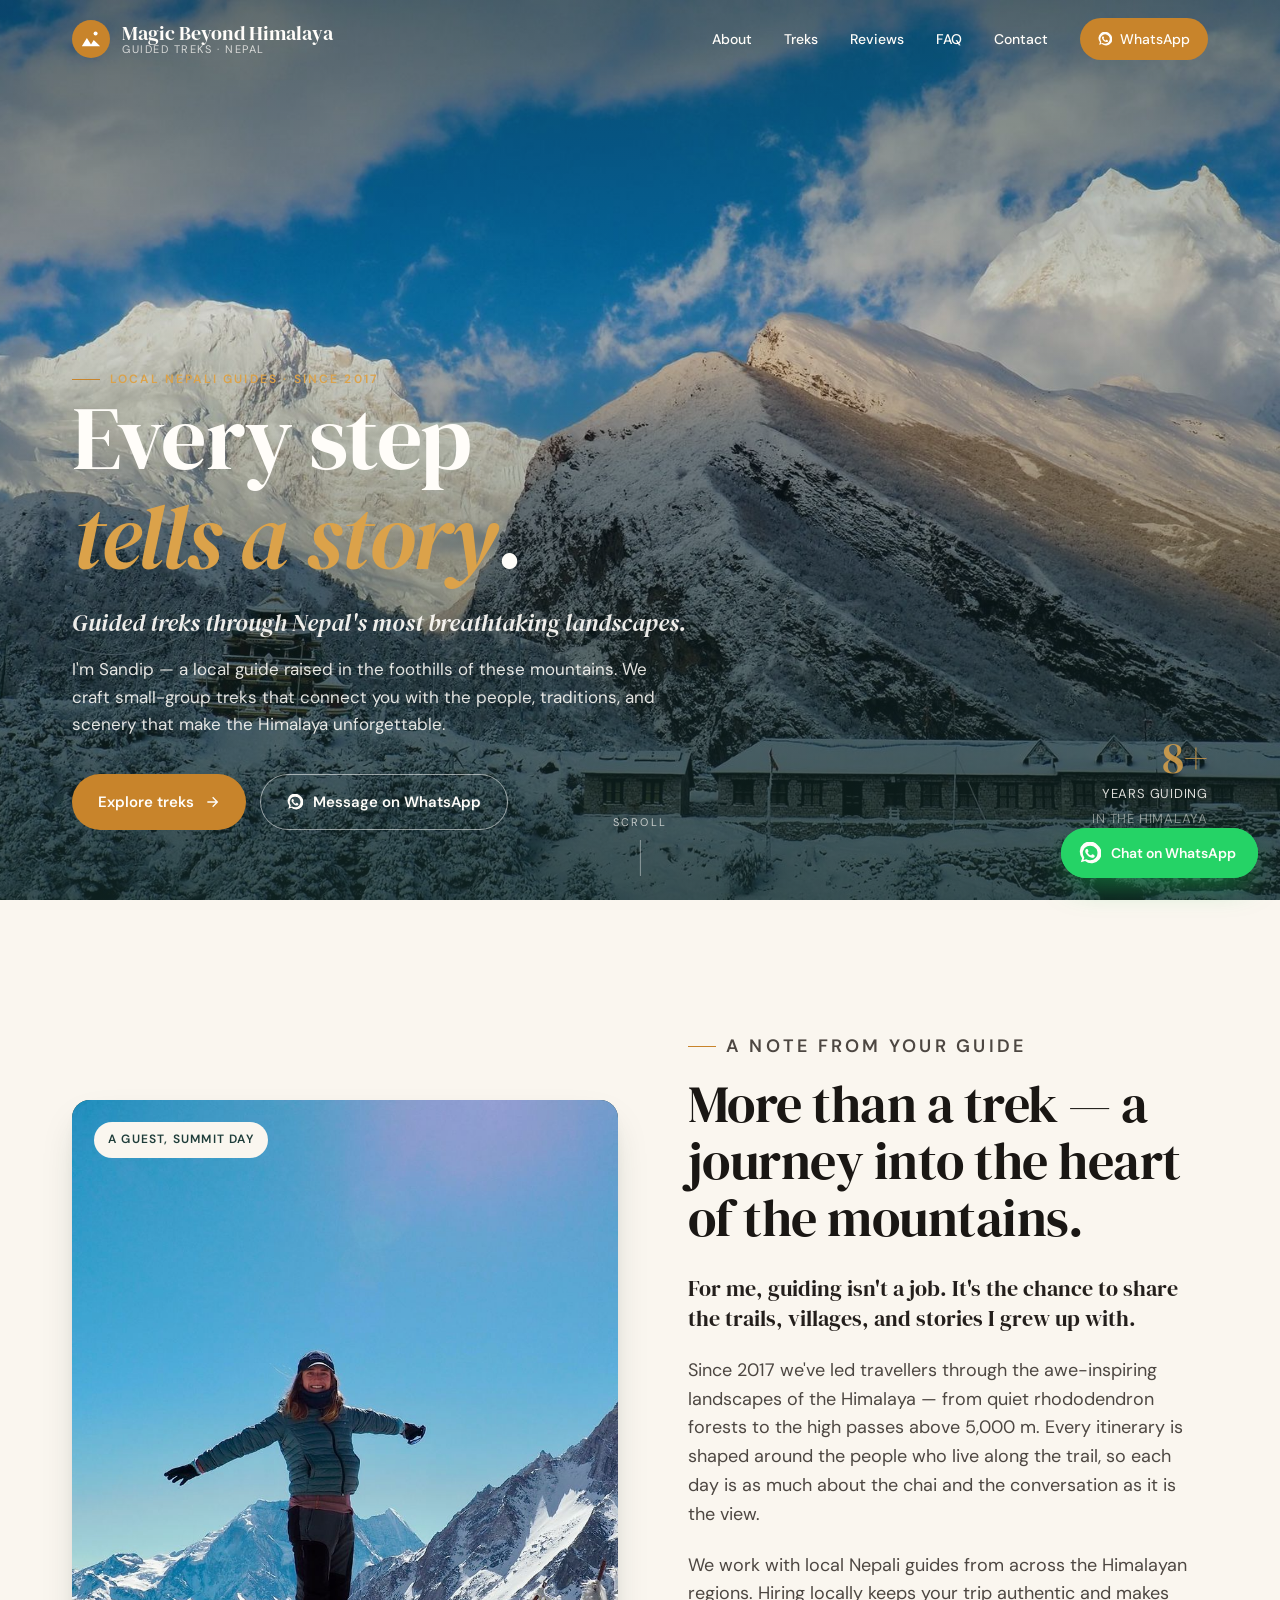
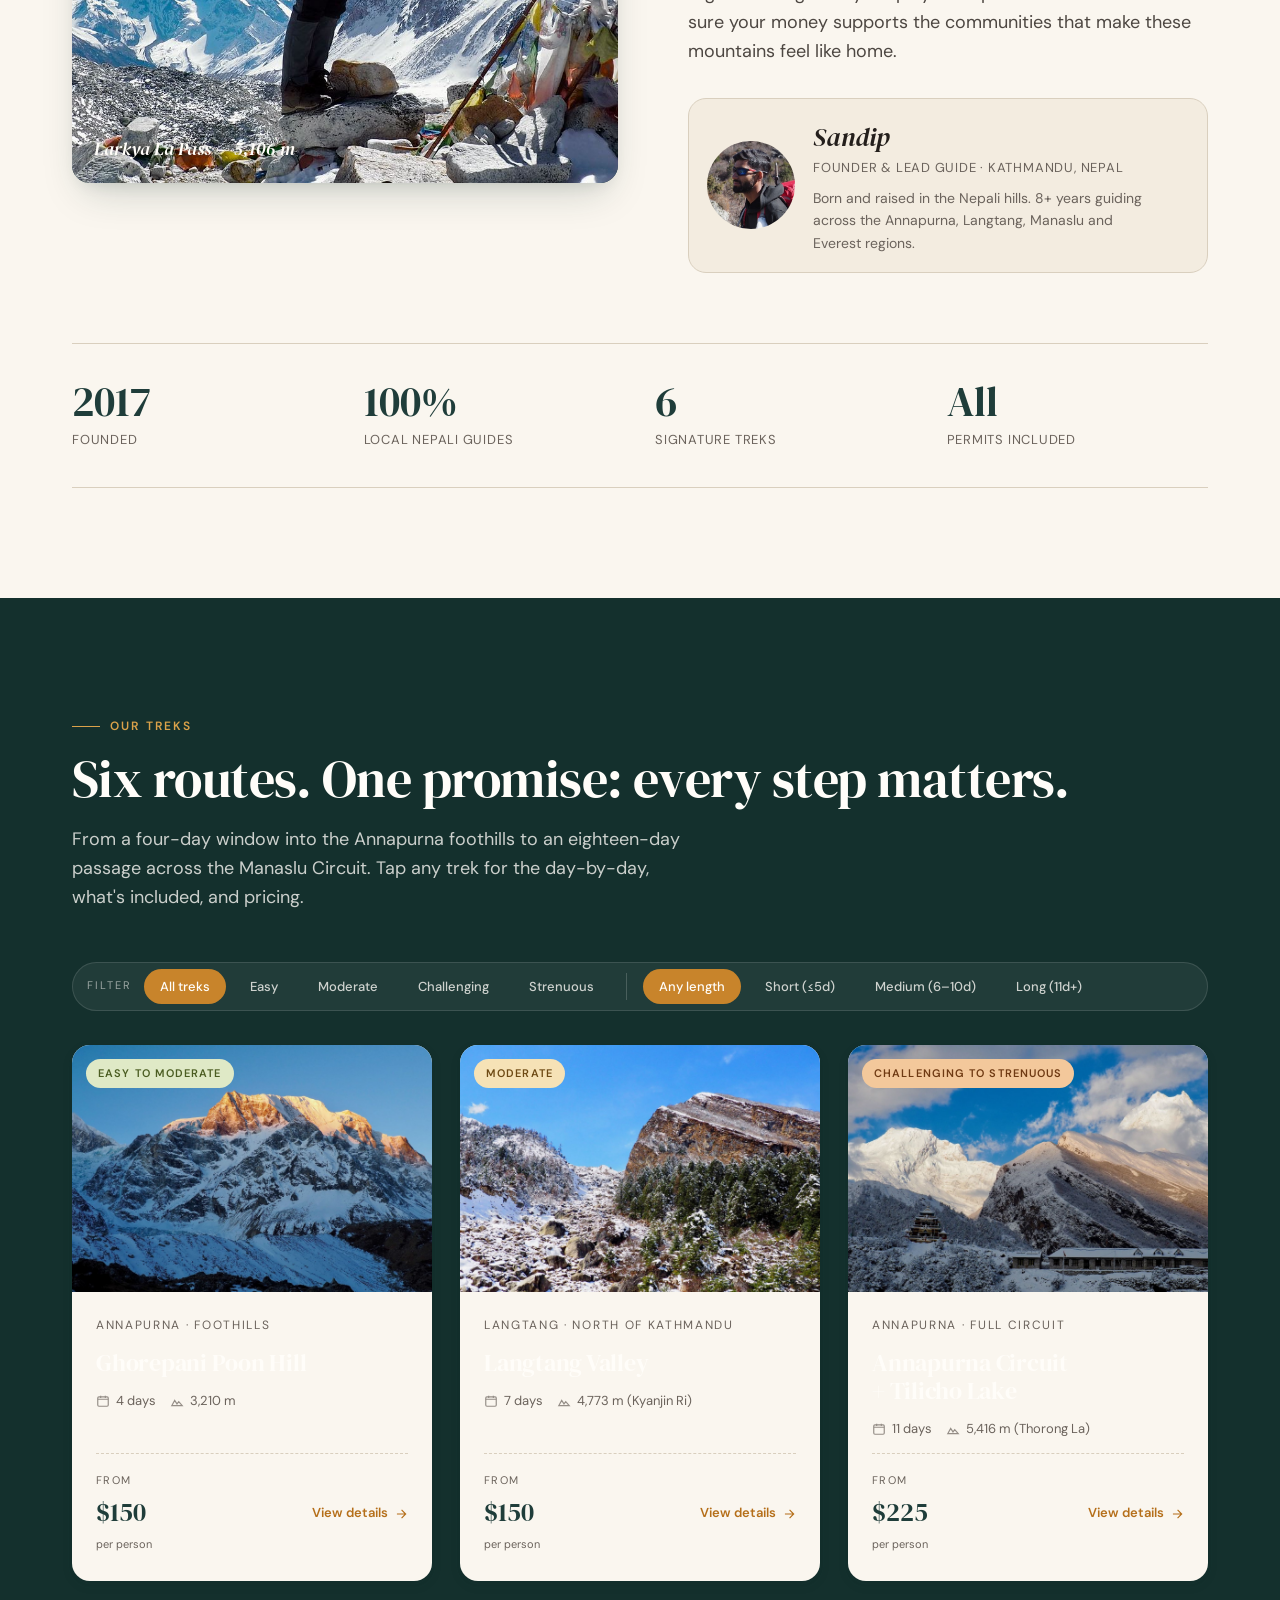
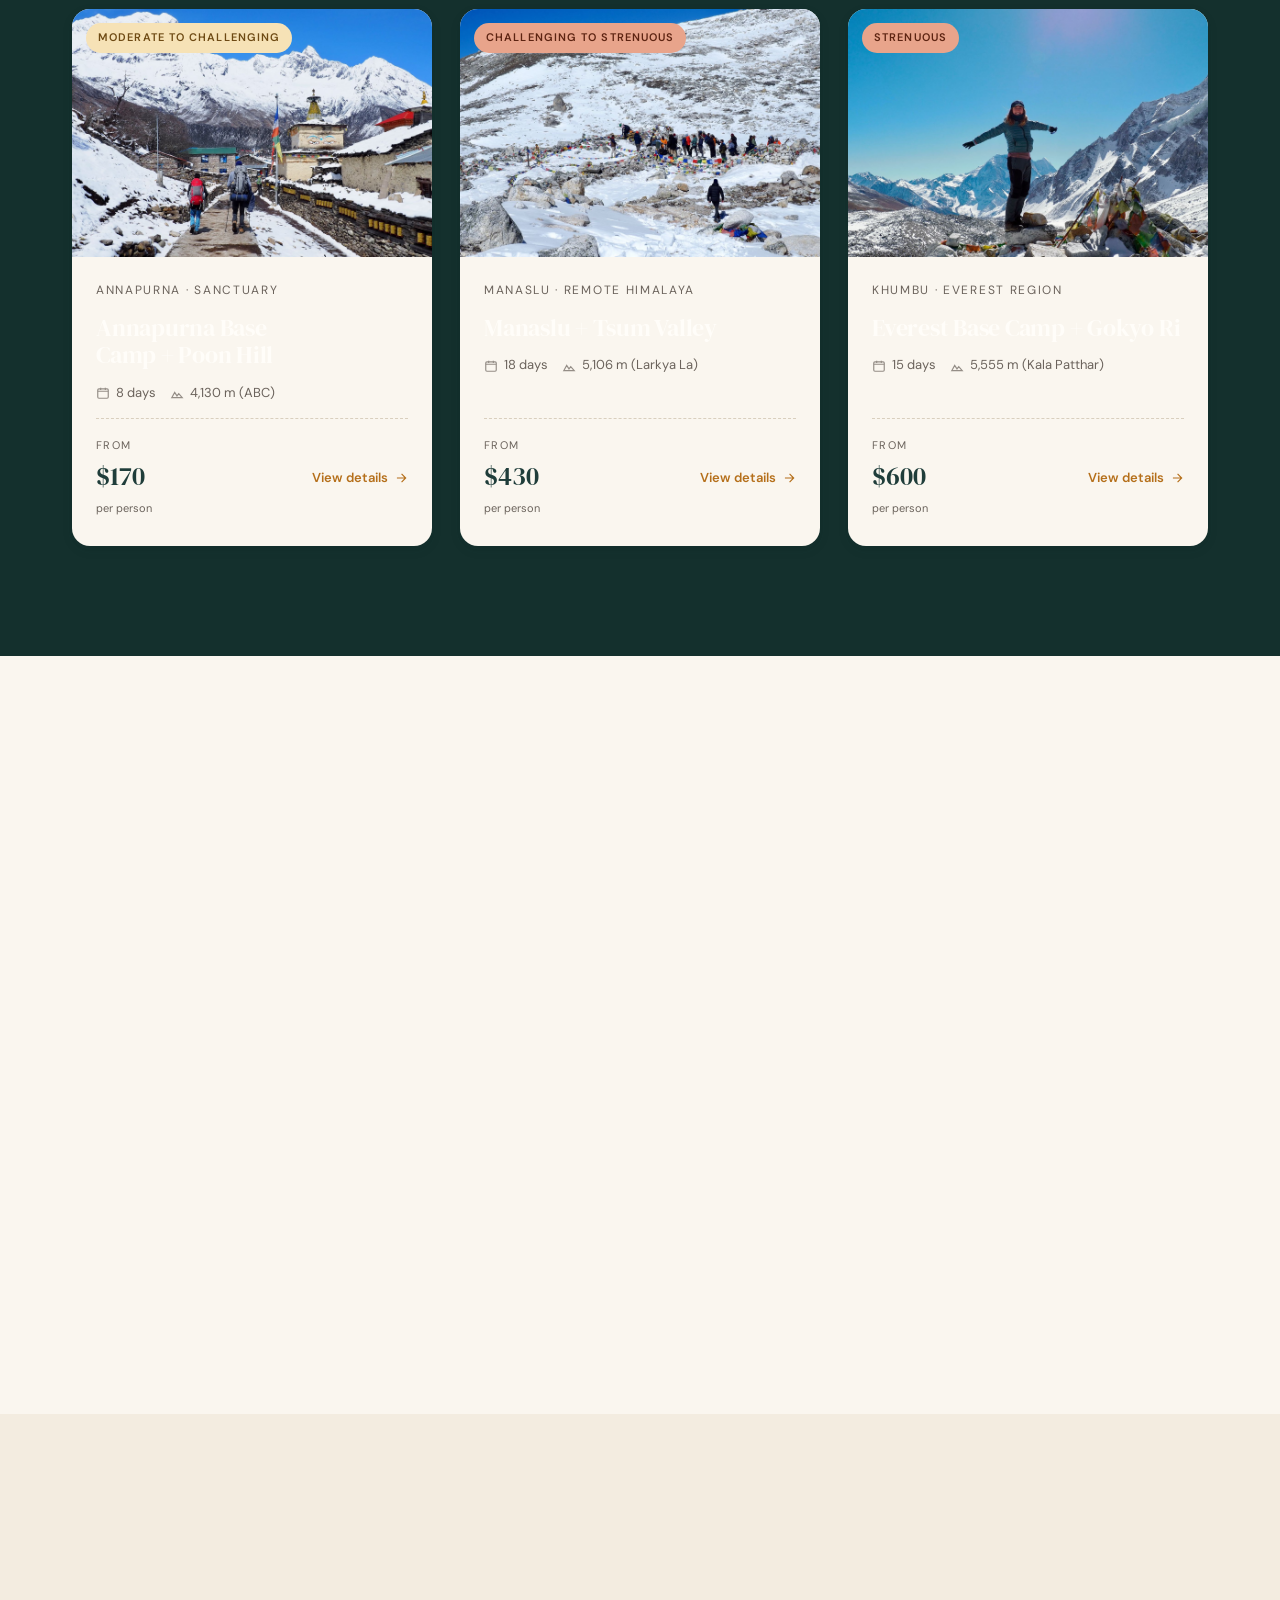
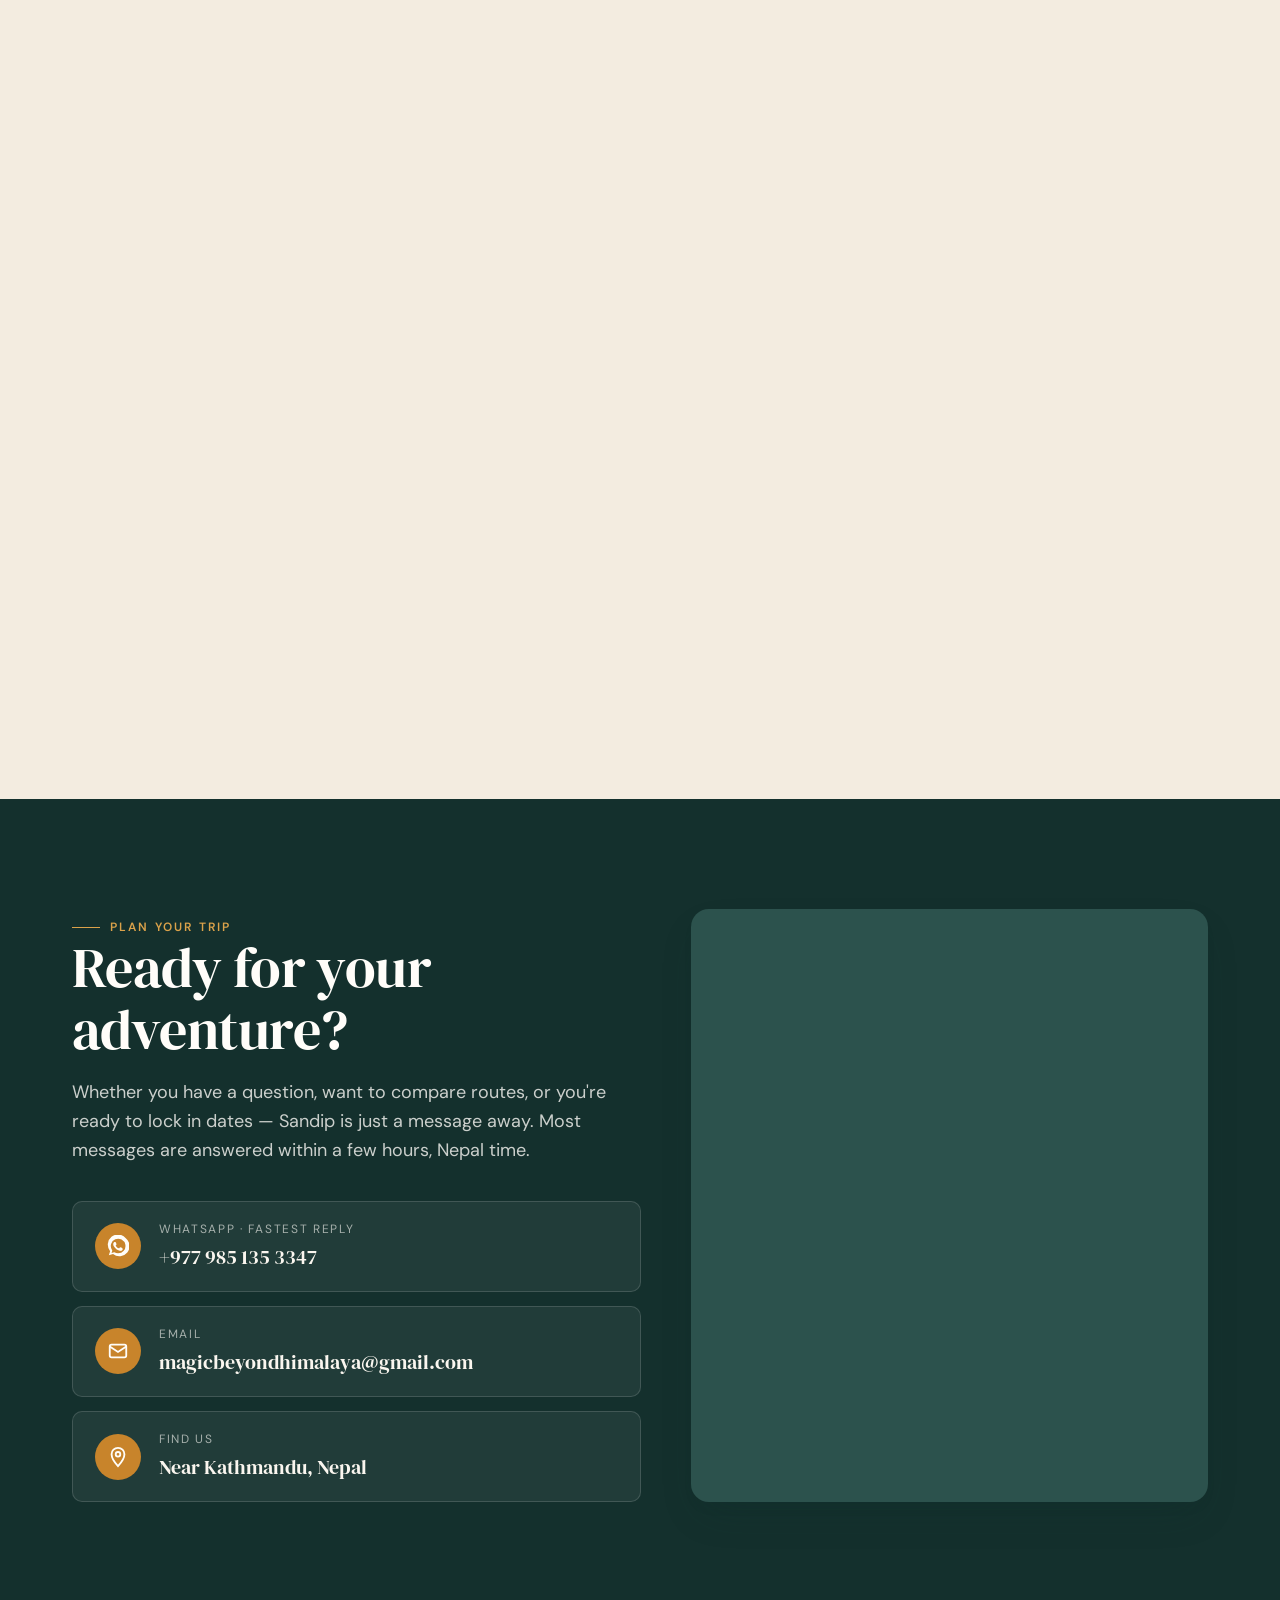
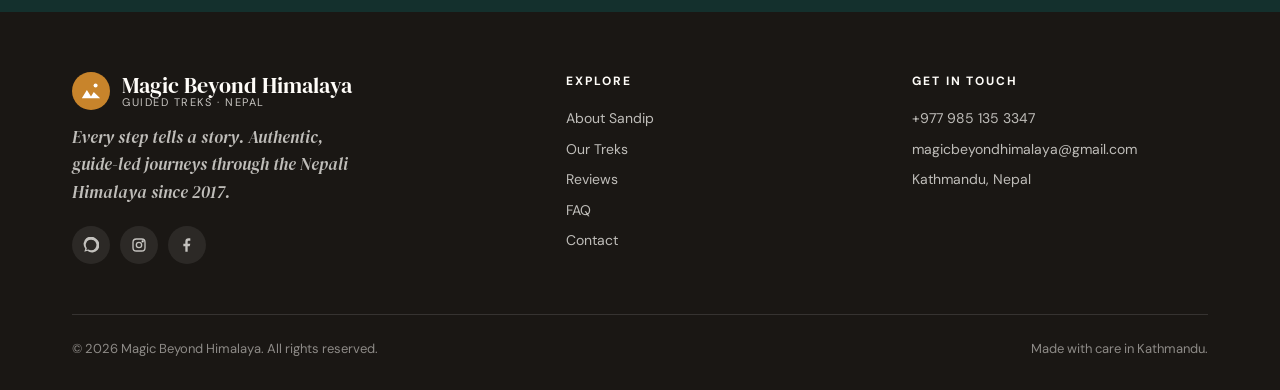
==== commit 0abfc632: "Use a real portrait of Sandip in the guide card Replaces the drawn avatar placeholder with an image " ====
--- a/index.html
+++ b/index.html
@@ -1294,15 +1294,11 @@
   position: relative;
   overflow: hidden;
 }
-.guide-avatar svg { width: 64px; height: 64px; }
-.guide-avatar-note {
-  position: absolute;
-  bottom: 6px; left: 0; right: 0;
-  text-align: center;
-  font-size: 9px;
-  letter-spacing: 0.1em;
-  text-transform: uppercase;
-  color: rgba(255,253,249,0.7);
+.guide-avatar img {
+  width: 100%; height: 100%;
+  object-fit: cover;
+  object-position: center;
+  display: block;
 }
 
 /* ---------- Body lock ---------- */
@@ -1388,10 +1384,9 @@
         <p>Since 2017 we've led travellers through the awe-inspiring landscapes of the Himalaya — from quiet rhododendron forests to the high passes above 5,000&nbsp;m. Every itinerary is shaped around the people who live along the trail, so each day is as much about the chai and the conversation as it is the view.</p>
         <p>We work with local Nepali guides from across the Himalayan regions. Hiring locally keeps your trip authentic and makes sure your money supports the communities that make these mountains feel like home.</p>
         <div class="guide-card">
-          <!-- REPLACE: Add a portrait photo of Sandip — file goes in images/sandip.jpg -->
-          <div class="guide-avatar" aria-hidden="true">
-            <svg viewBox="0 0 64 64" fill="none"><circle cx="32" cy="24" r="11" fill="currentColor" opacity="0.4"/><path d="M10 58c2-12 12-18 22-18s20 6 22 18" fill="currentColor" opacity="0.4"/></svg>
-            <span class="guide-avatar-note">Photo of Sandip</span>
+          <div class="guide-avatar">
+            <img src="images/sandip.jpg" width="88" height="88" loading="lazy" decoding="async"
+                 alt="Sandip, founder and lead guide, on the trail in the Himalaya" />
           </div>
           <div>
             <div class="about-sig-name">Sandip</div>
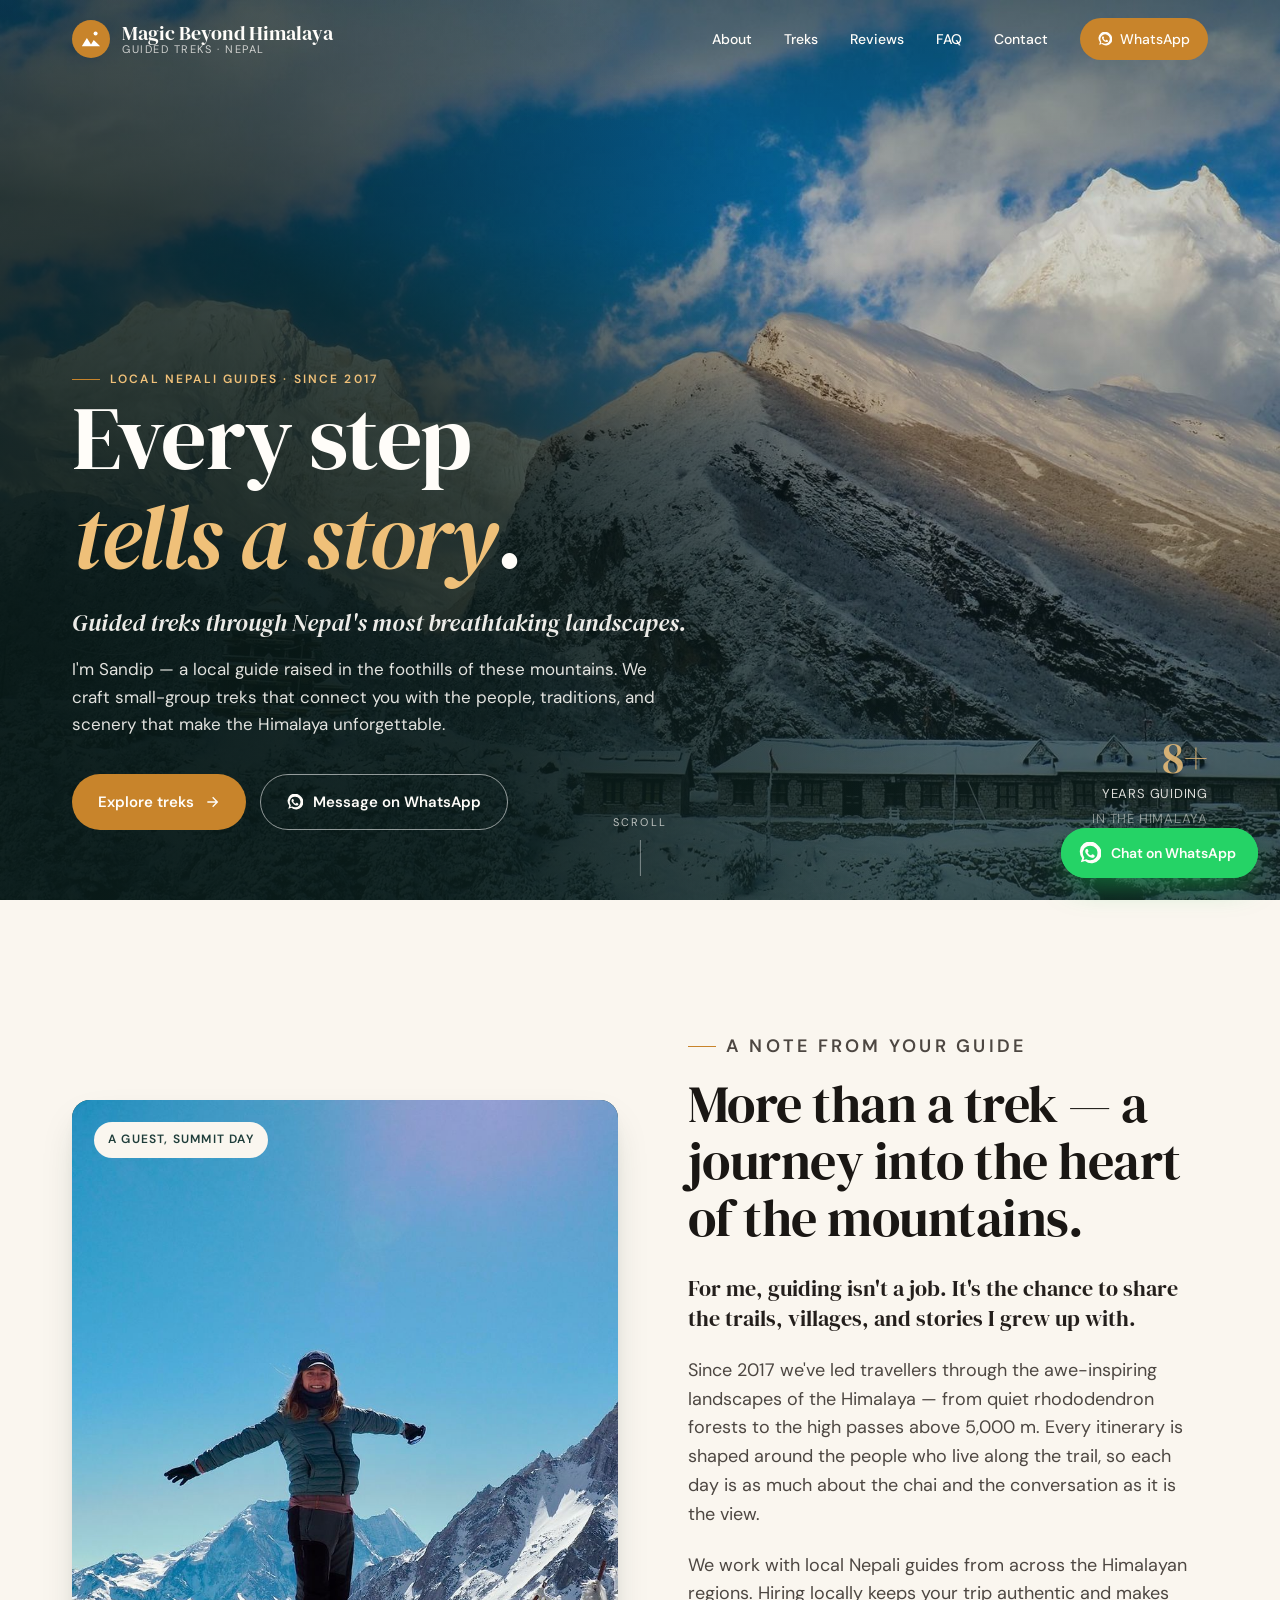
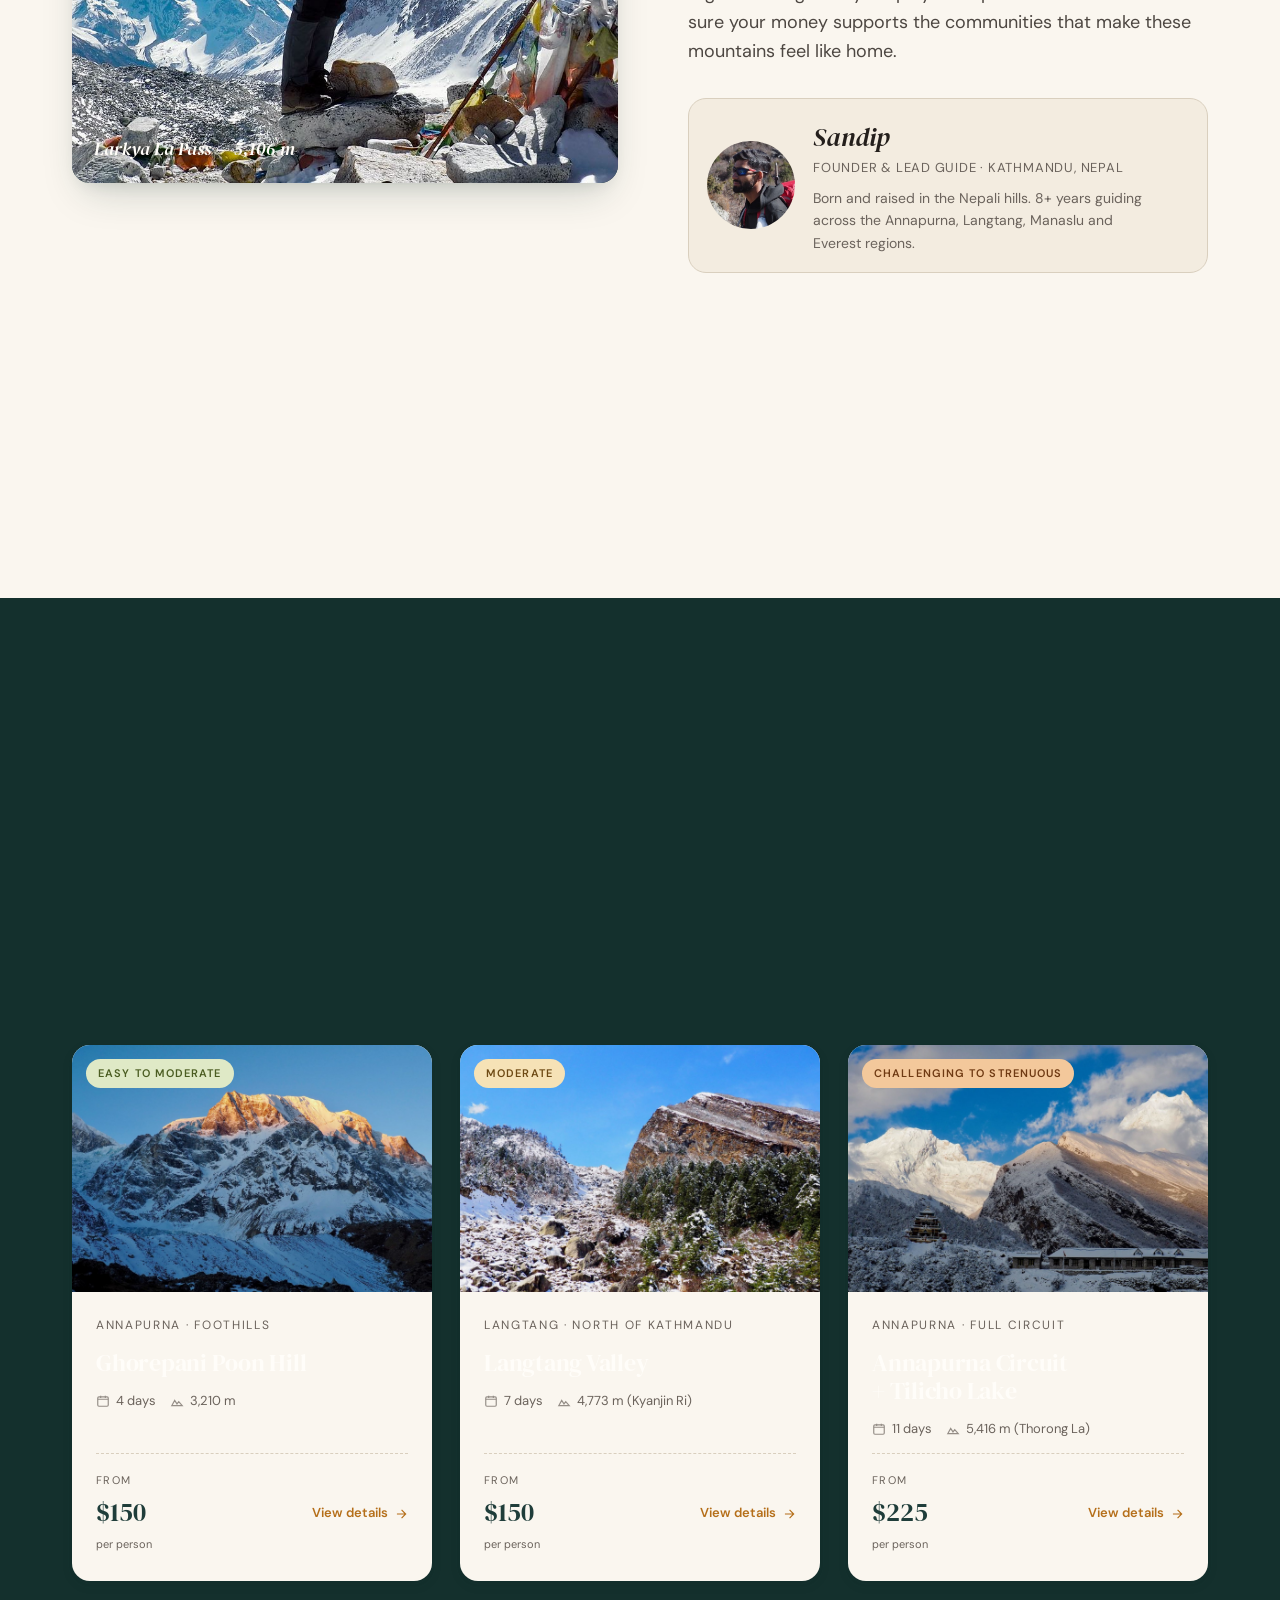
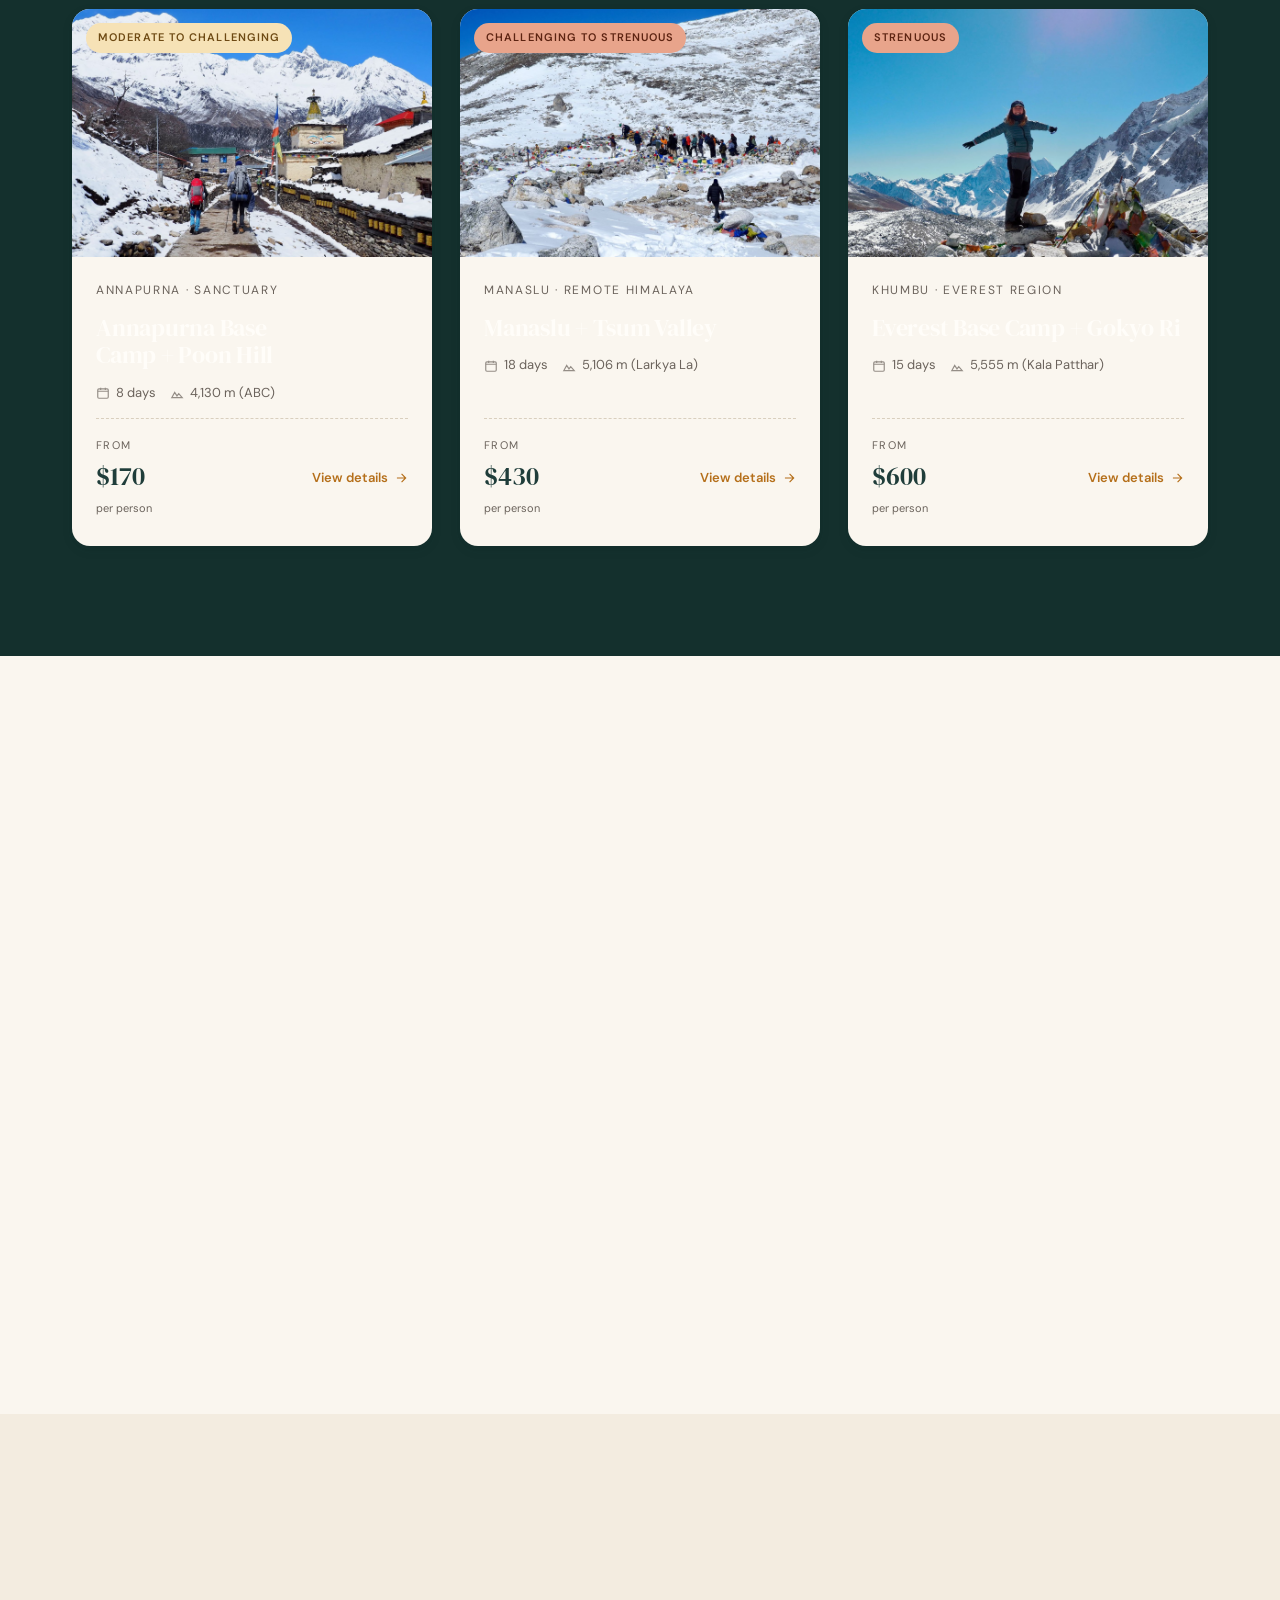
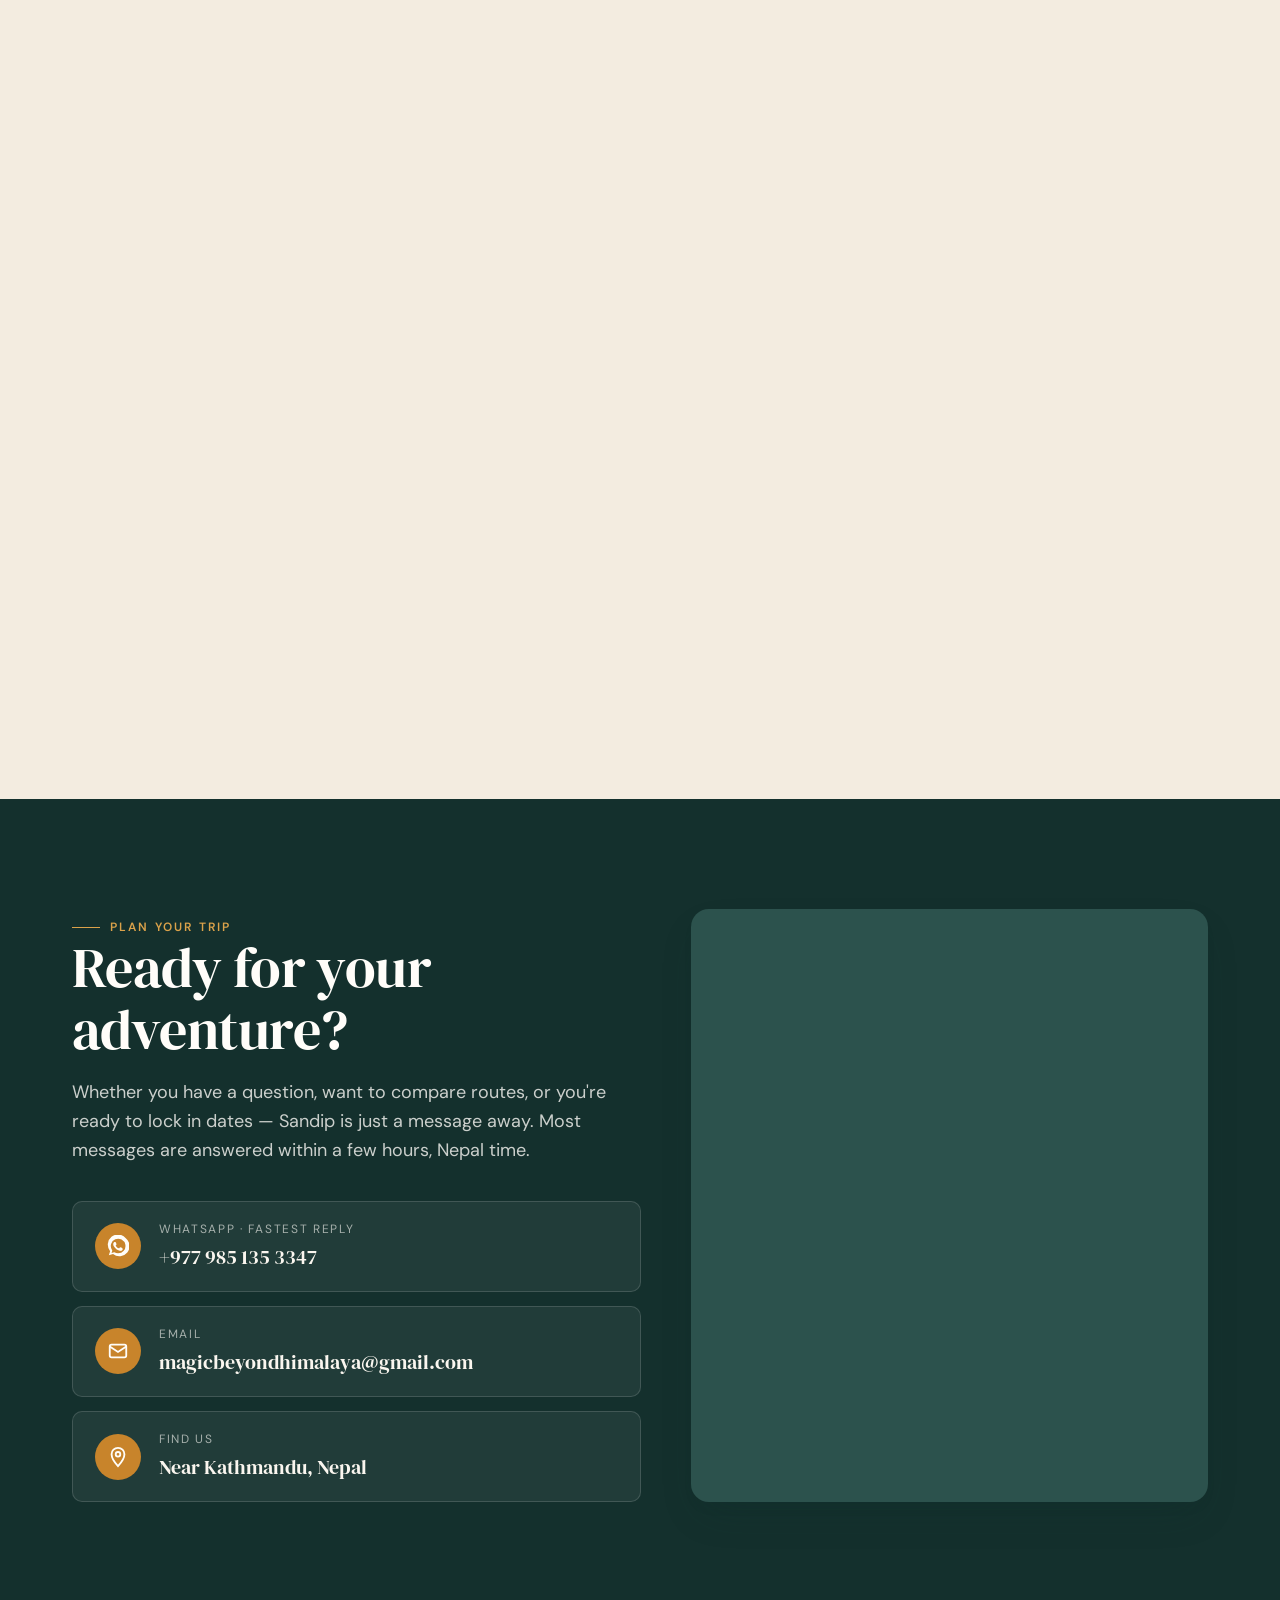
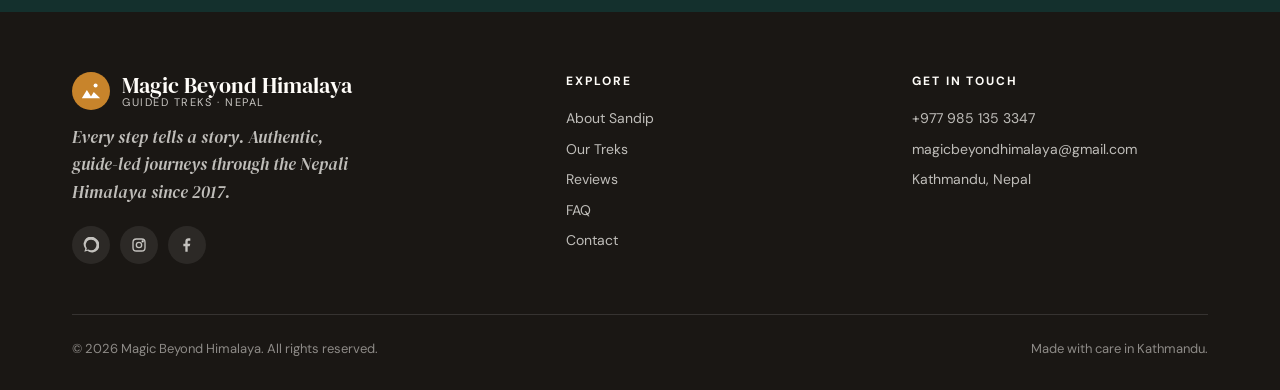
==== commit 6a697f6e: "Fix unreadable hero text over sunlit photography The hero scrim was a flat vertical wash that thinne" ====
--- a/index.html
+++ b/index.html
@@ -21,6 +21,7 @@
   --amber-600: #b56f1a;
   --amber-500: #c8842b;
   --amber-400: #dba24a;
+  --amber-300: #efc079;
   --cream-50:  #faf6ef;
   --cream-100: #f3ece0;
   --cream-200: #e8ddc8;
@@ -222,7 +223,11 @@
   content: "";
   position: absolute; inset: 0;
   background:
-    linear-gradient(180deg, rgba(20,48,45,0.45) 0%, rgba(20,48,45,0.15) 35%, rgba(20,48,45,0.65) 100%);
+    radial-gradient(100% 125% at 0% 72%,
+      rgba(8,24,22,0.92) 0%, rgba(8,24,22,0.74) 40%, rgba(8,24,22,0) 74%),
+    linear-gradient(180deg,
+      rgba(20,48,45,0.45) 0%, rgba(20,48,45,0.12) 26%,
+      rgba(20,48,45,0.38) 70%, rgba(20,48,45,0.66) 100%);
 }
 .hero-inner {
   position: relative; z-index: 1;
@@ -243,7 +248,7 @@
 }
 .hero h1 em {
   font-style: italic;
-  color: var(--amber-400);
+  color: var(--amber-300);
 }
 .hero-tagline {
   font-family: var(--font-display);
@@ -297,11 +302,19 @@
   letter-spacing: 0;
   text-transform: none;
   line-height: 1;
-  color: var(--amber-400);
+  color: var(--amber-300);
 }
 @media (max-width: 720px) {
   .hero-inner { grid-template-columns: 1fr; }
   .hero-meta { text-align: left; }
+  /* the copy runs full width here, so the scrim has to rise from the foot
+     of the frame rather than hug the left edge */
+  .hero-bg::after {
+    background:
+      linear-gradient(180deg,
+        rgba(20,48,45,0.58) 0%, rgba(8,24,22,0.36) 16%,
+        rgba(8,24,22,0.74) 56%, rgba(8,24,22,0.90) 100%);
+  }
 }
 
 .hero-scroll {
@@ -1343,7 +1356,7 @@
   <div class="hero-bg" role="img" aria-label="Snow-dusted village beneath Mt Manaslu"></div>
   <div class="hero-inner">
     <div>
-      <p class="eyebrow" style="color:var(--amber-400);">Local Nepali guides · Since 2017</p>
+      <p class="eyebrow" style="color:var(--amber-300);">Local Nepali guides · Since 2017</p>
       <h1>Every step <em>tells a story</em>.</h1>
       <p class="hero-tagline">Guided treks through Nepal's most breathtaking landscapes.</p>
       <p class="hero-sub">I'm Sandip — a local guide raised in the foothills of these mountains. We craft small-group treks that connect you with the people, traditions, and scenery that make the Himalaya unforgettable.</p>
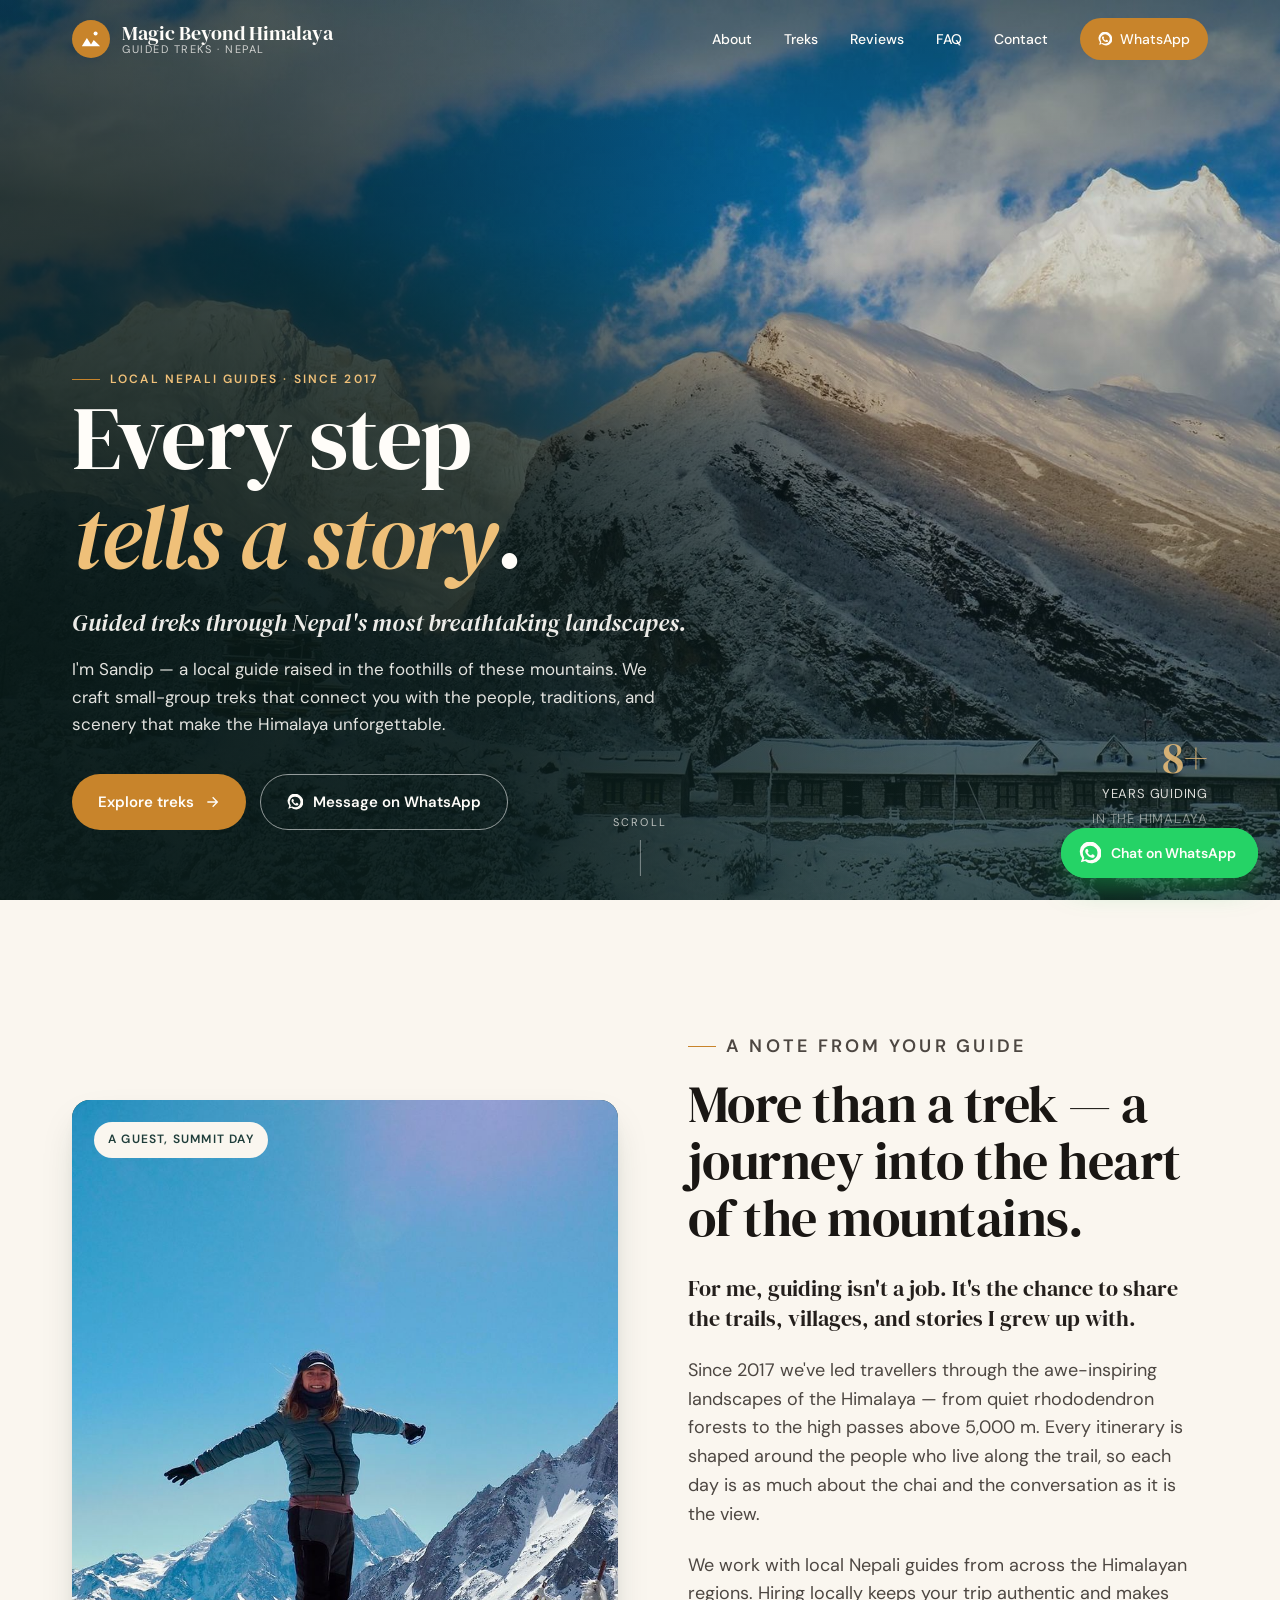
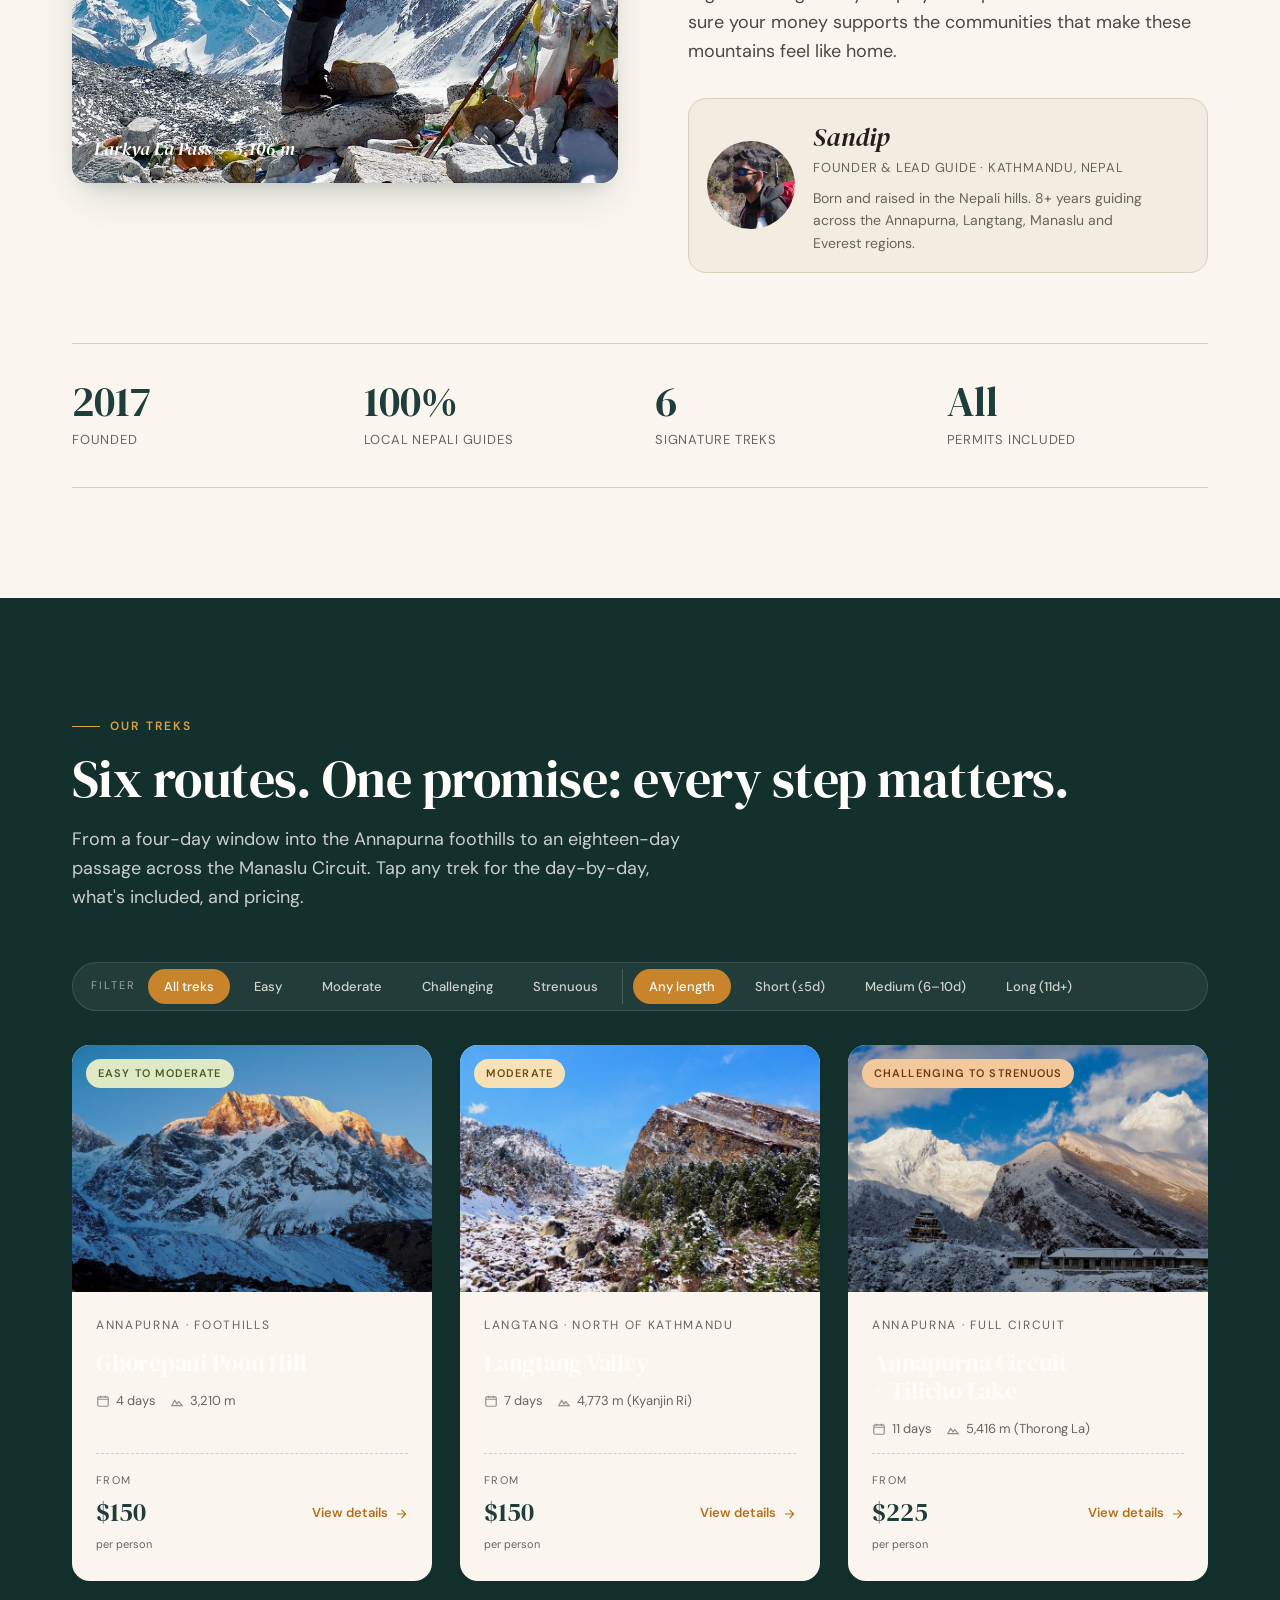
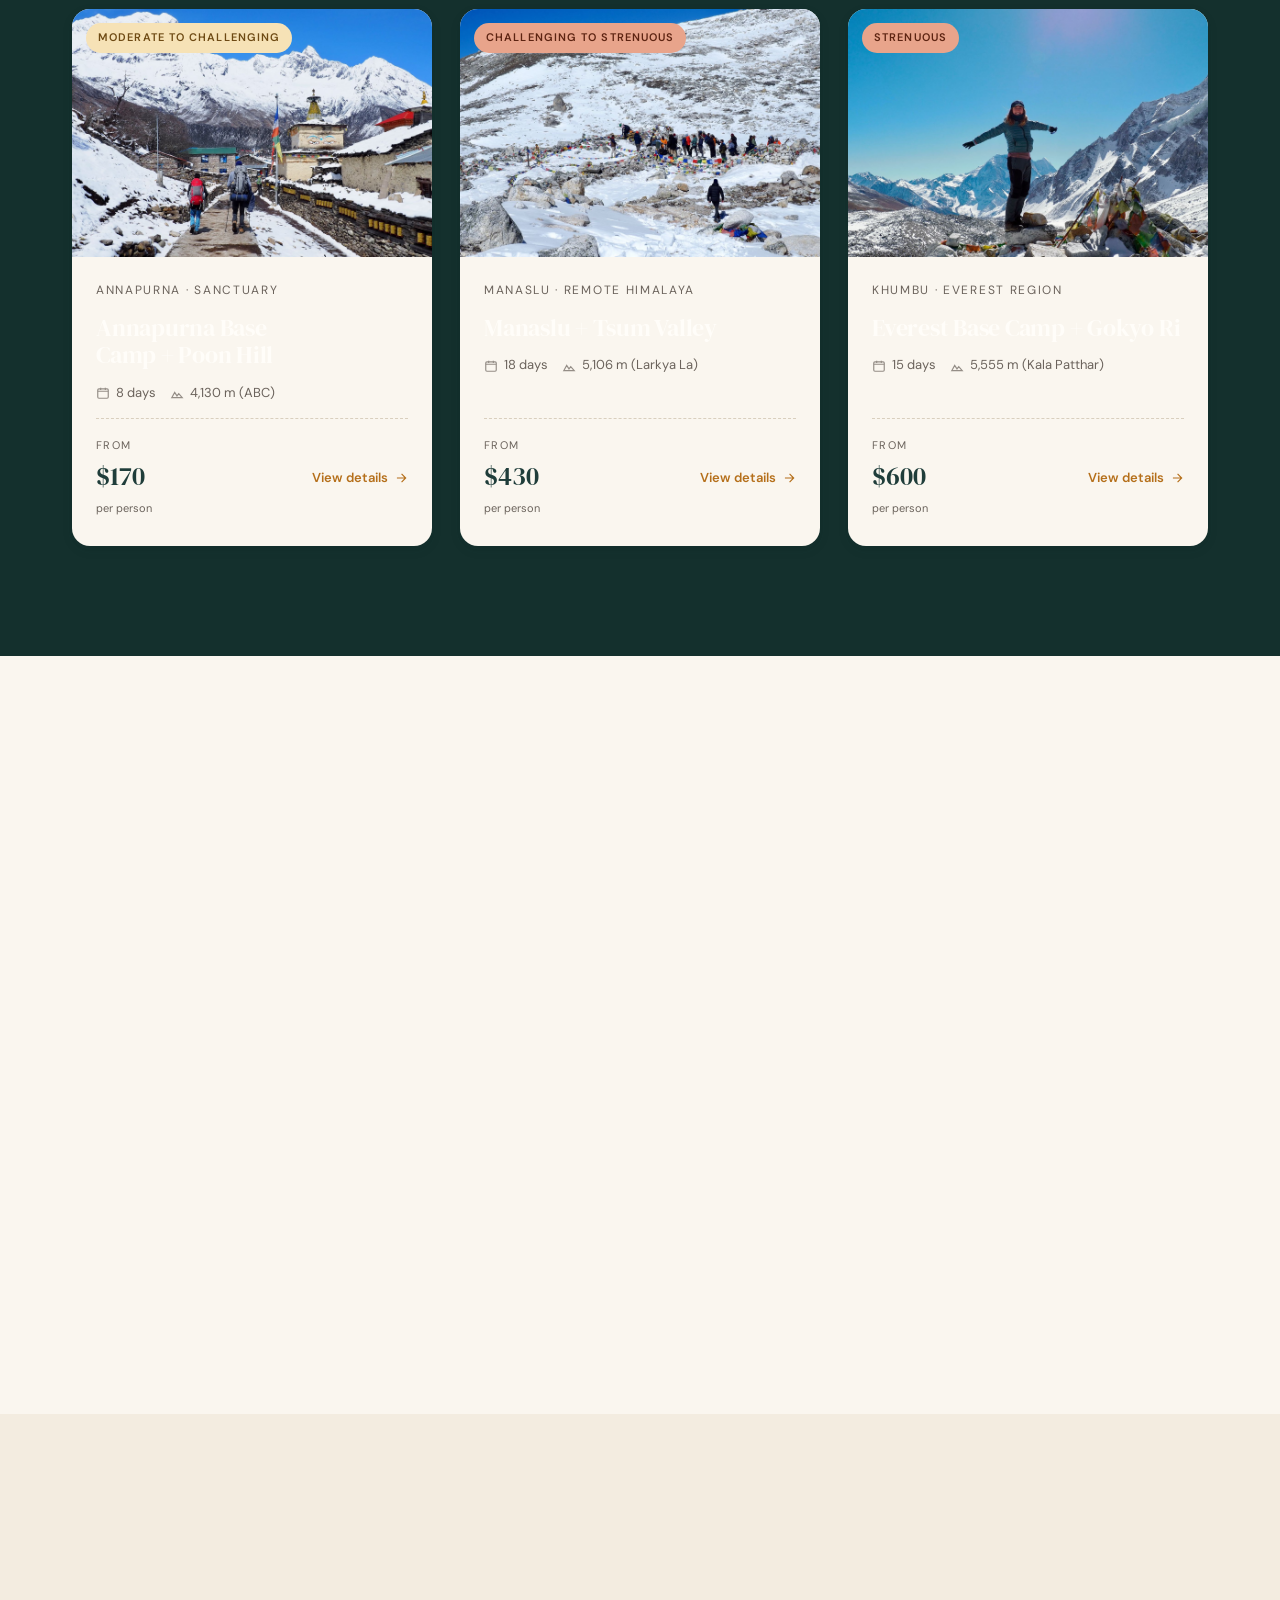
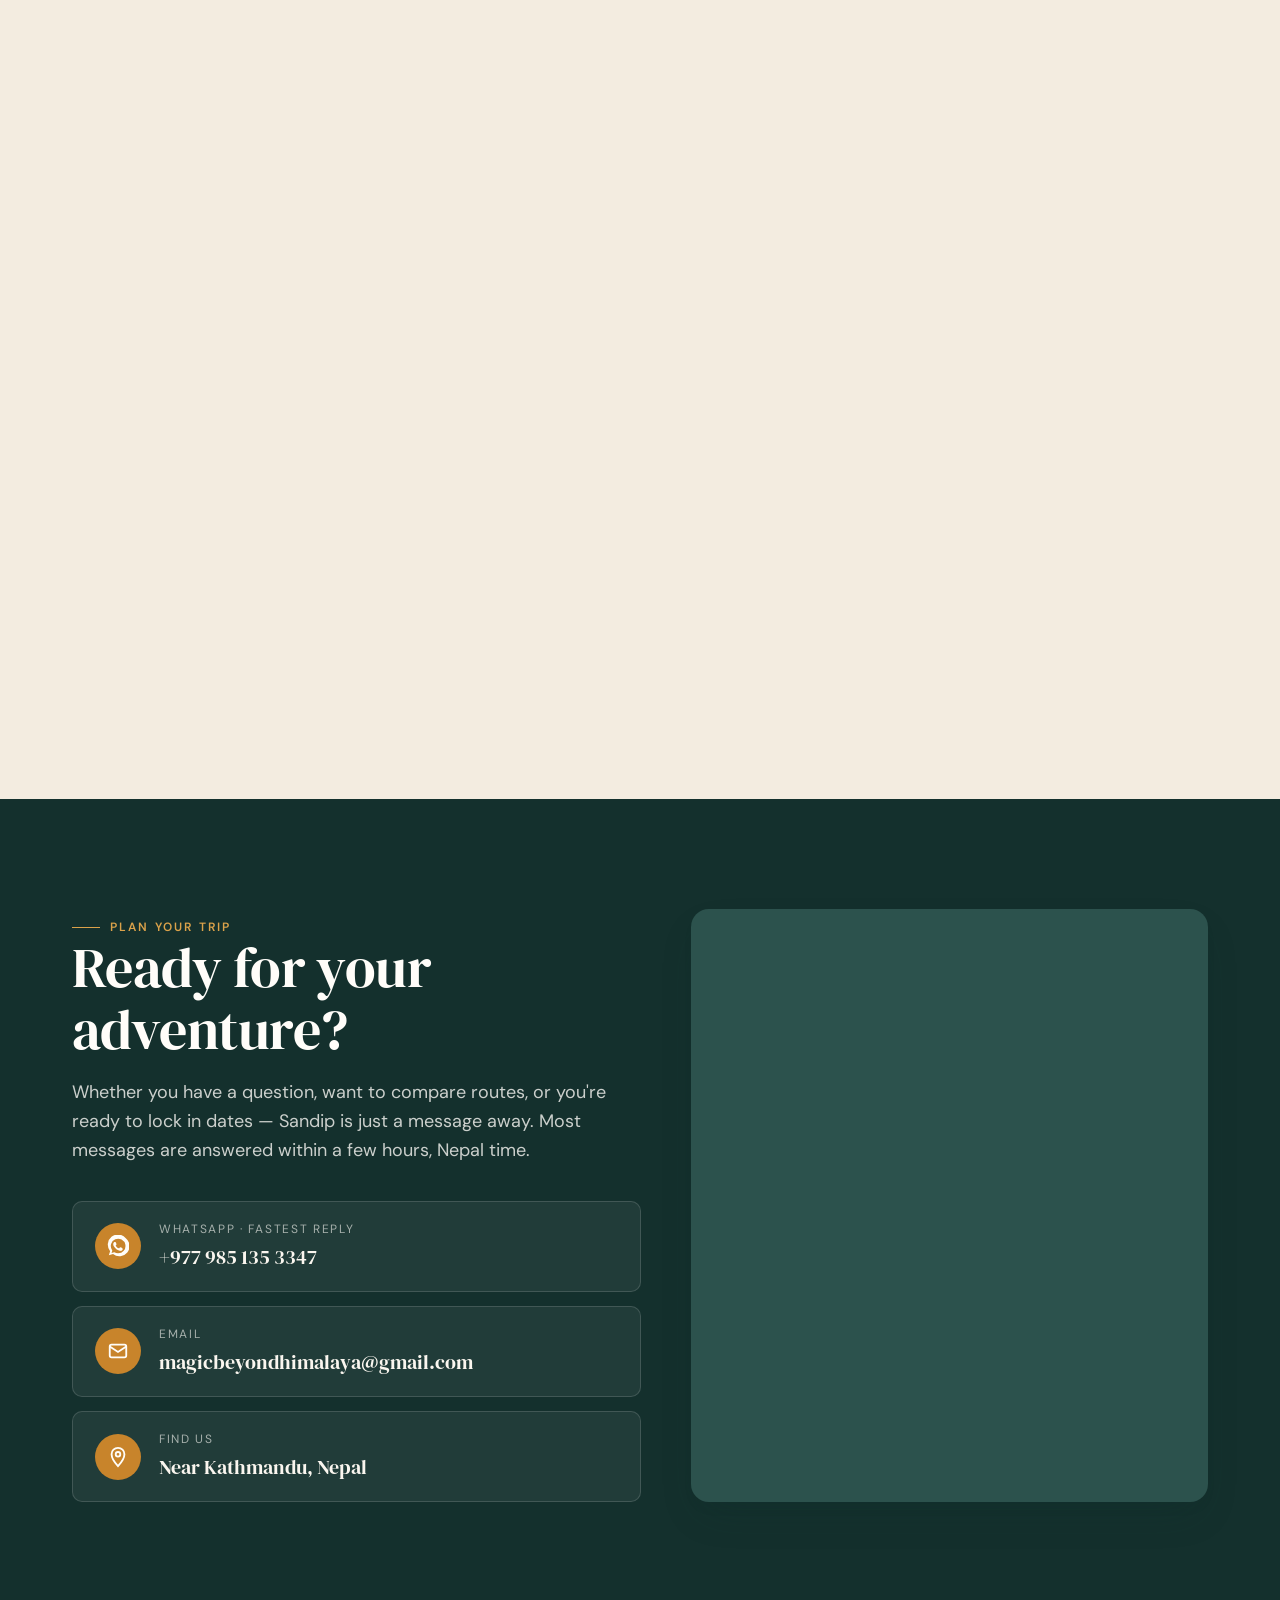
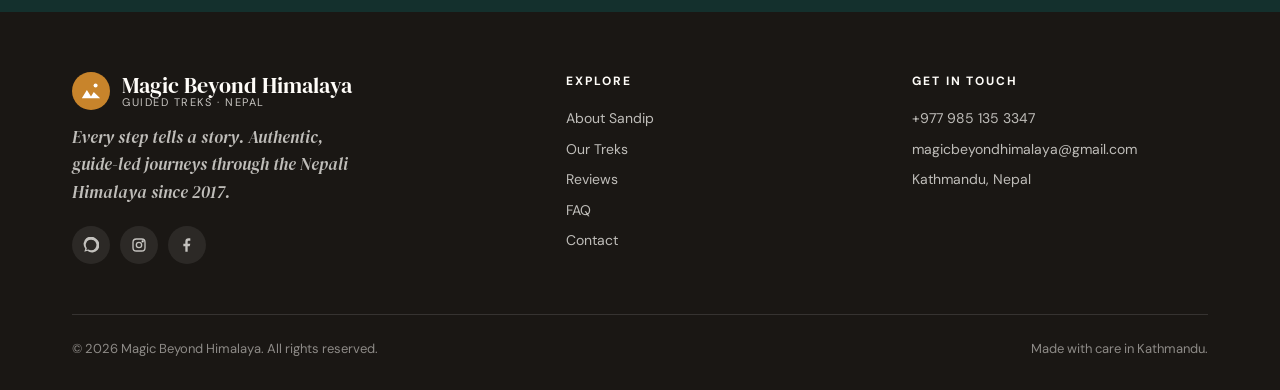
==== commit ed3deab0: "Stop the trek filter collapsing on narrow screens The filter was one flat flex row of chips with a p" ====
--- a/index.html
+++ b/index.html
@@ -468,11 +468,16 @@
   margin-bottom: 50px;
 }
 .filter-bar {
-  display: flex; gap: 8px; flex-wrap: wrap;
+  display: flex; align-items: center; gap: 8px; flex-wrap: wrap;
   background: rgba(255,255,255,0.06);
-  padding: 6px;
+  padding: 6px 10px;
   border-radius: 999px;
   border: 1px solid rgba(255,255,255,0.12);
+}
+.filter-group { display: flex; gap: 8px; flex-wrap: wrap; }
+.filter-group + .filter-group {
+  padding-left: 10px;
+  border-left: 1px solid rgba(255,255,255,0.18);
 }
 .filter-chip {
   padding: 9px 16px;
@@ -495,6 +500,25 @@
   margin-right: 4px;
   align-self: center;
   padding-left: 8px;
+}
+/* Narrow screens cannot hold both groups on one line. Stack them instead of
+   letting the chips wrap through each other, and drop the pill radius so the
+   taller box does not read as a blob. */
+@media (max-width: 720px) {
+  .filter-bar {
+    flex-direction: column;
+    align-items: stretch;
+    gap: 10px;
+    padding: 14px;
+    border-radius: var(--radius-lg);
+  }
+  .filter-group + .filter-group {
+    padding-left: 0;
+    border-left: 0;
+    padding-top: 10px;
+    border-top: 1px solid rgba(255,255,255,0.18);
+  }
+  .filter-group-label { padding-left: 0; align-self: flex-start; }
 }
 
 .trek-grid {
@@ -1430,18 +1454,21 @@
       </div>
     </div>
 
-    <div class="filter-bar reveal" role="tablist" id="filterBar" style="margin-bottom:34px;">
-      <span class="filter-group-label">Filter</span>
-      <button class="filter-chip active" data-filter-type="difficulty" data-filter="all">All treks</button>
-      <button class="filter-chip" data-filter-type="difficulty" data-filter="easy">Easy</button>
-      <button class="filter-chip" data-filter-type="difficulty" data-filter="moderate">Moderate</button>
-      <button class="filter-chip" data-filter-type="difficulty" data-filter="challenging">Challenging</button>
-      <button class="filter-chip" data-filter-type="difficulty" data-filter="strenuous">Strenuous</button>
-      <span style="width:1px; background:rgba(255,255,255,0.18); margin: 4px 8px;"></span>
-      <button class="filter-chip active" data-filter-type="length" data-filter="all">Any length</button>
-      <button class="filter-chip" data-filter-type="length" data-filter="short">Short&nbsp;(≤5d)</button>
-      <button class="filter-chip" data-filter-type="length" data-filter="medium">Medium&nbsp;(6–10d)</button>
-      <button class="filter-chip" data-filter-type="length" data-filter="long">Long&nbsp;(11d+)</button>
+    <div class="filter-bar reveal" id="filterBar" style="margin-bottom:34px;">
+      <span class="filter-group-label" id="filterLabel">Filter</span>
+      <div class="filter-group" role="group" aria-label="Filter treks by difficulty">
+        <button class="filter-chip active" aria-pressed="true" data-filter-type="difficulty" data-filter="all">All treks</button>
+        <button class="filter-chip" aria-pressed="false" data-filter-type="difficulty" data-filter="easy">Easy</button>
+        <button class="filter-chip" aria-pressed="false" data-filter-type="difficulty" data-filter="moderate">Moderate</button>
+        <button class="filter-chip" aria-pressed="false" data-filter-type="difficulty" data-filter="challenging">Challenging</button>
+        <button class="filter-chip" aria-pressed="false" data-filter-type="difficulty" data-filter="strenuous">Strenuous</button>
+      </div>
+      <div class="filter-group" role="group" aria-label="Filter treks by length">
+        <button class="filter-chip active" aria-pressed="true" data-filter-type="length" data-filter="all">Any length</button>
+        <button class="filter-chip" aria-pressed="false" data-filter-type="length" data-filter="short">Short&nbsp;(≤5d)</button>
+        <button class="filter-chip" aria-pressed="false" data-filter-type="length" data-filter="medium">Medium&nbsp;(6–10d)</button>
+        <button class="filter-chip" aria-pressed="false" data-filter-type="length" data-filter="long">Long&nbsp;(11d+)</button>
+      </div>
     </div>
 
     <div class="trek-grid" id="trekGrid"><!-- cards injected by JS --></div>
@@ -2038,8 +2065,12 @@
 document.querySelectorAll('.filter-chip').forEach(chip => {
   chip.addEventListener('click', () => {
     const type = chip.dataset.filterType;
-    document.querySelectorAll(`.filter-chip[data-filter-type="${type}"]`).forEach(c => c.classList.remove('active'));
+    document.querySelectorAll(`.filter-chip[data-filter-type="${type}"]`).forEach(c => {
+      c.classList.remove('active');
+      c.setAttribute('aria-pressed', 'false');
+    });
     chip.classList.add('active');
+    chip.setAttribute('aria-pressed', 'true');
     if (type === 'difficulty') activeDiff = chip.dataset.filter;
     else activeLen = chip.dataset.filter;
     applyFilters();
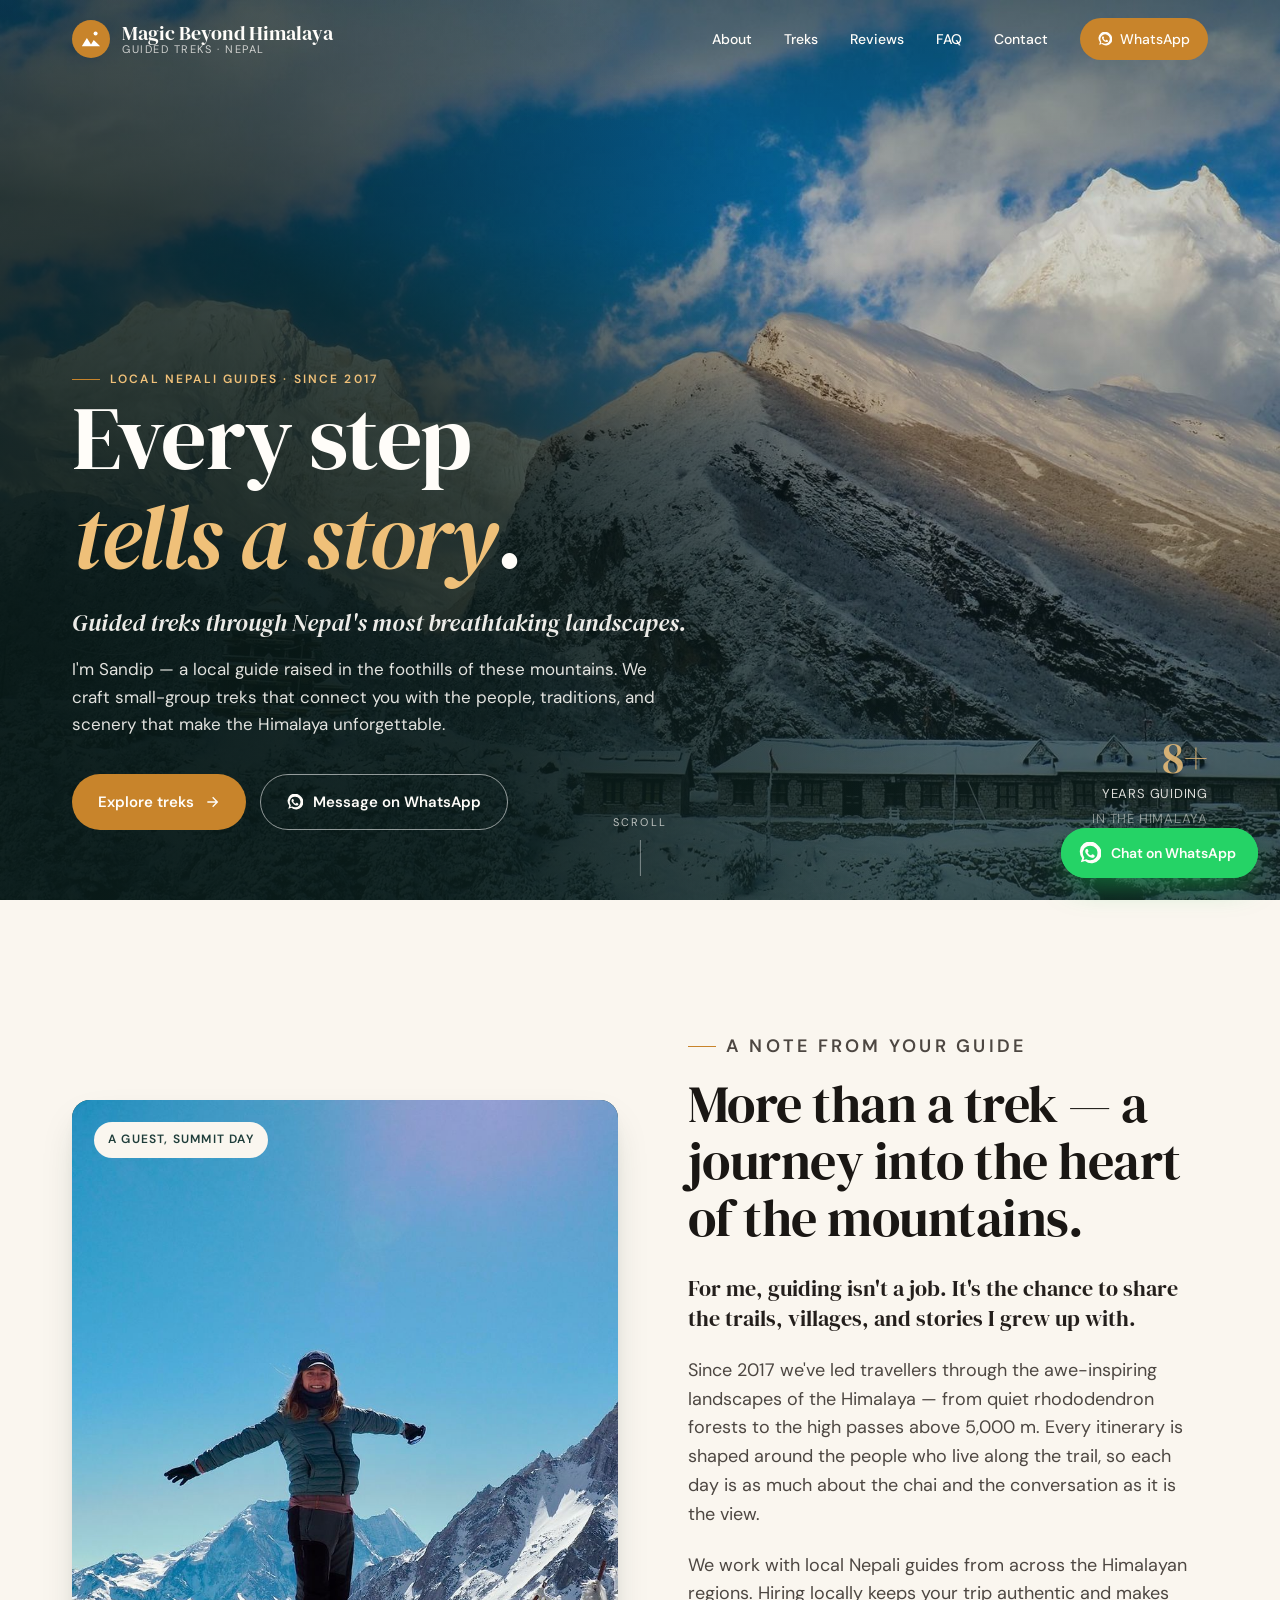
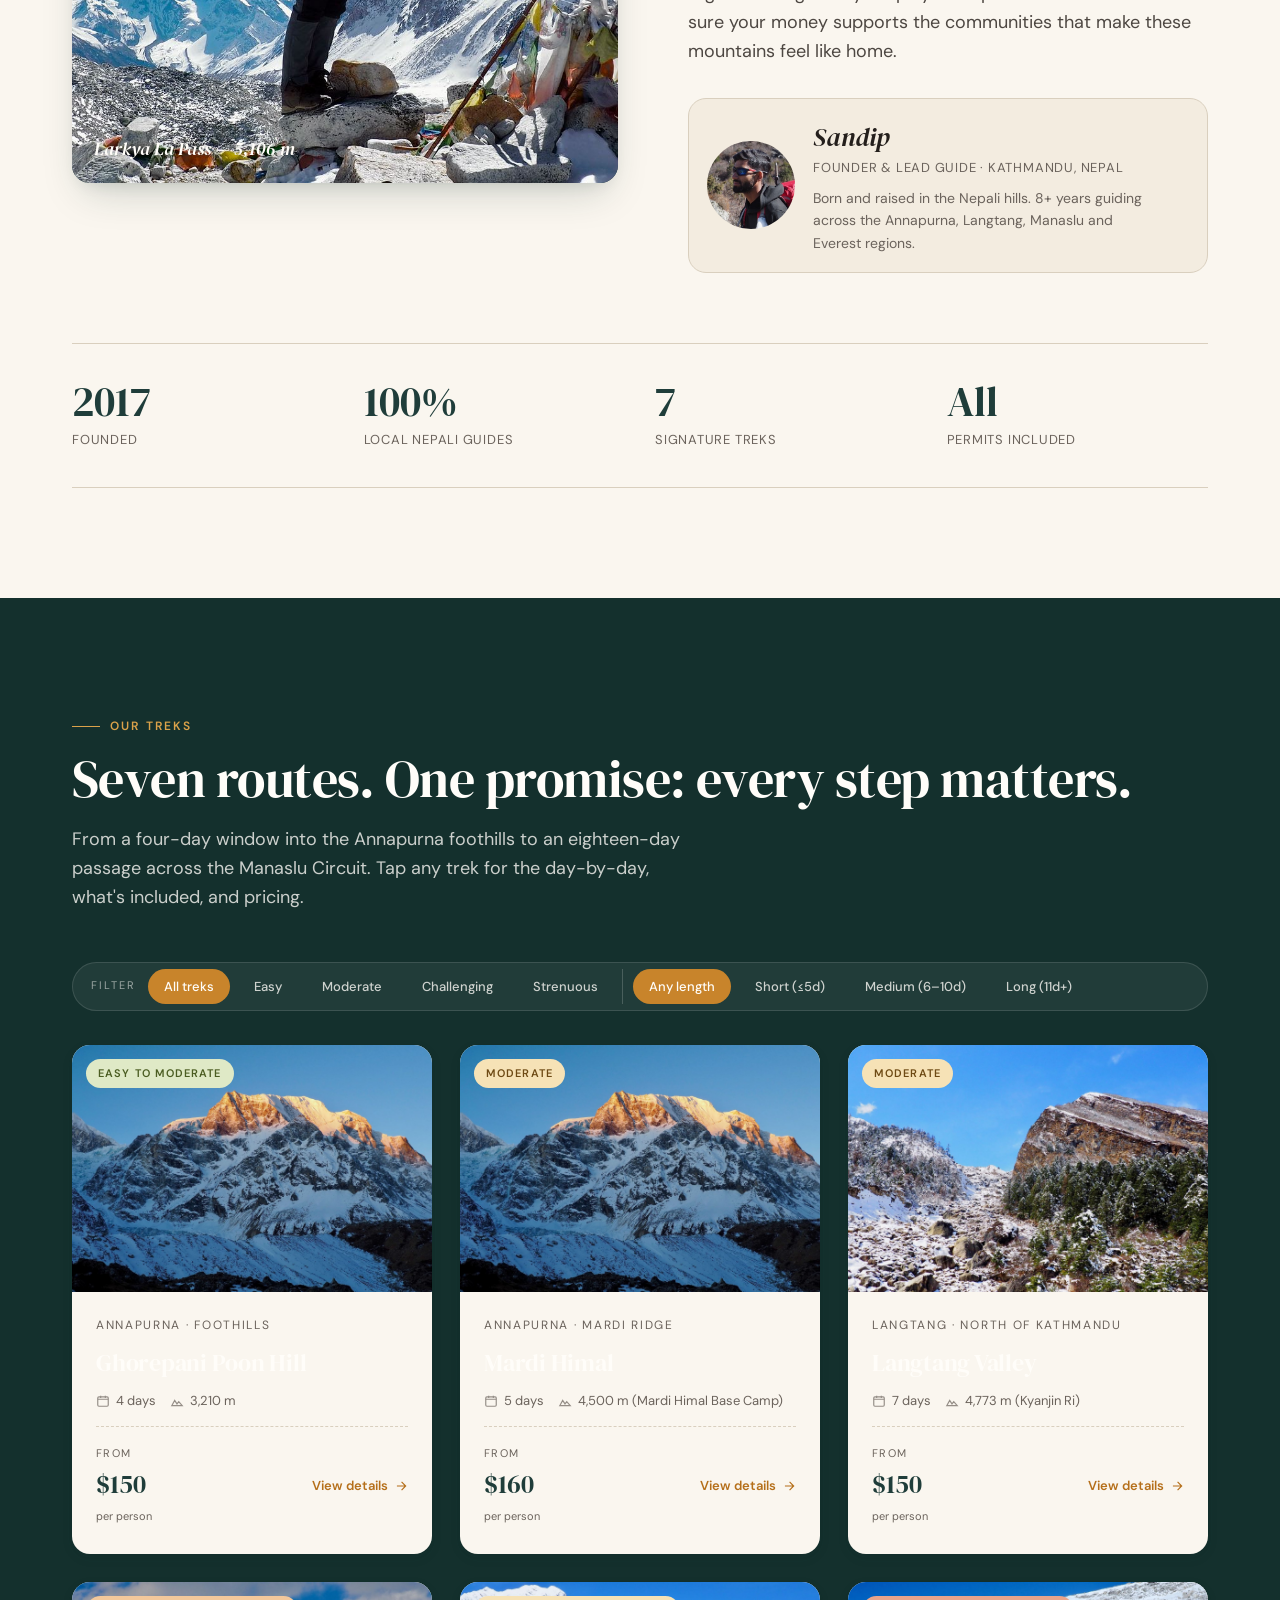
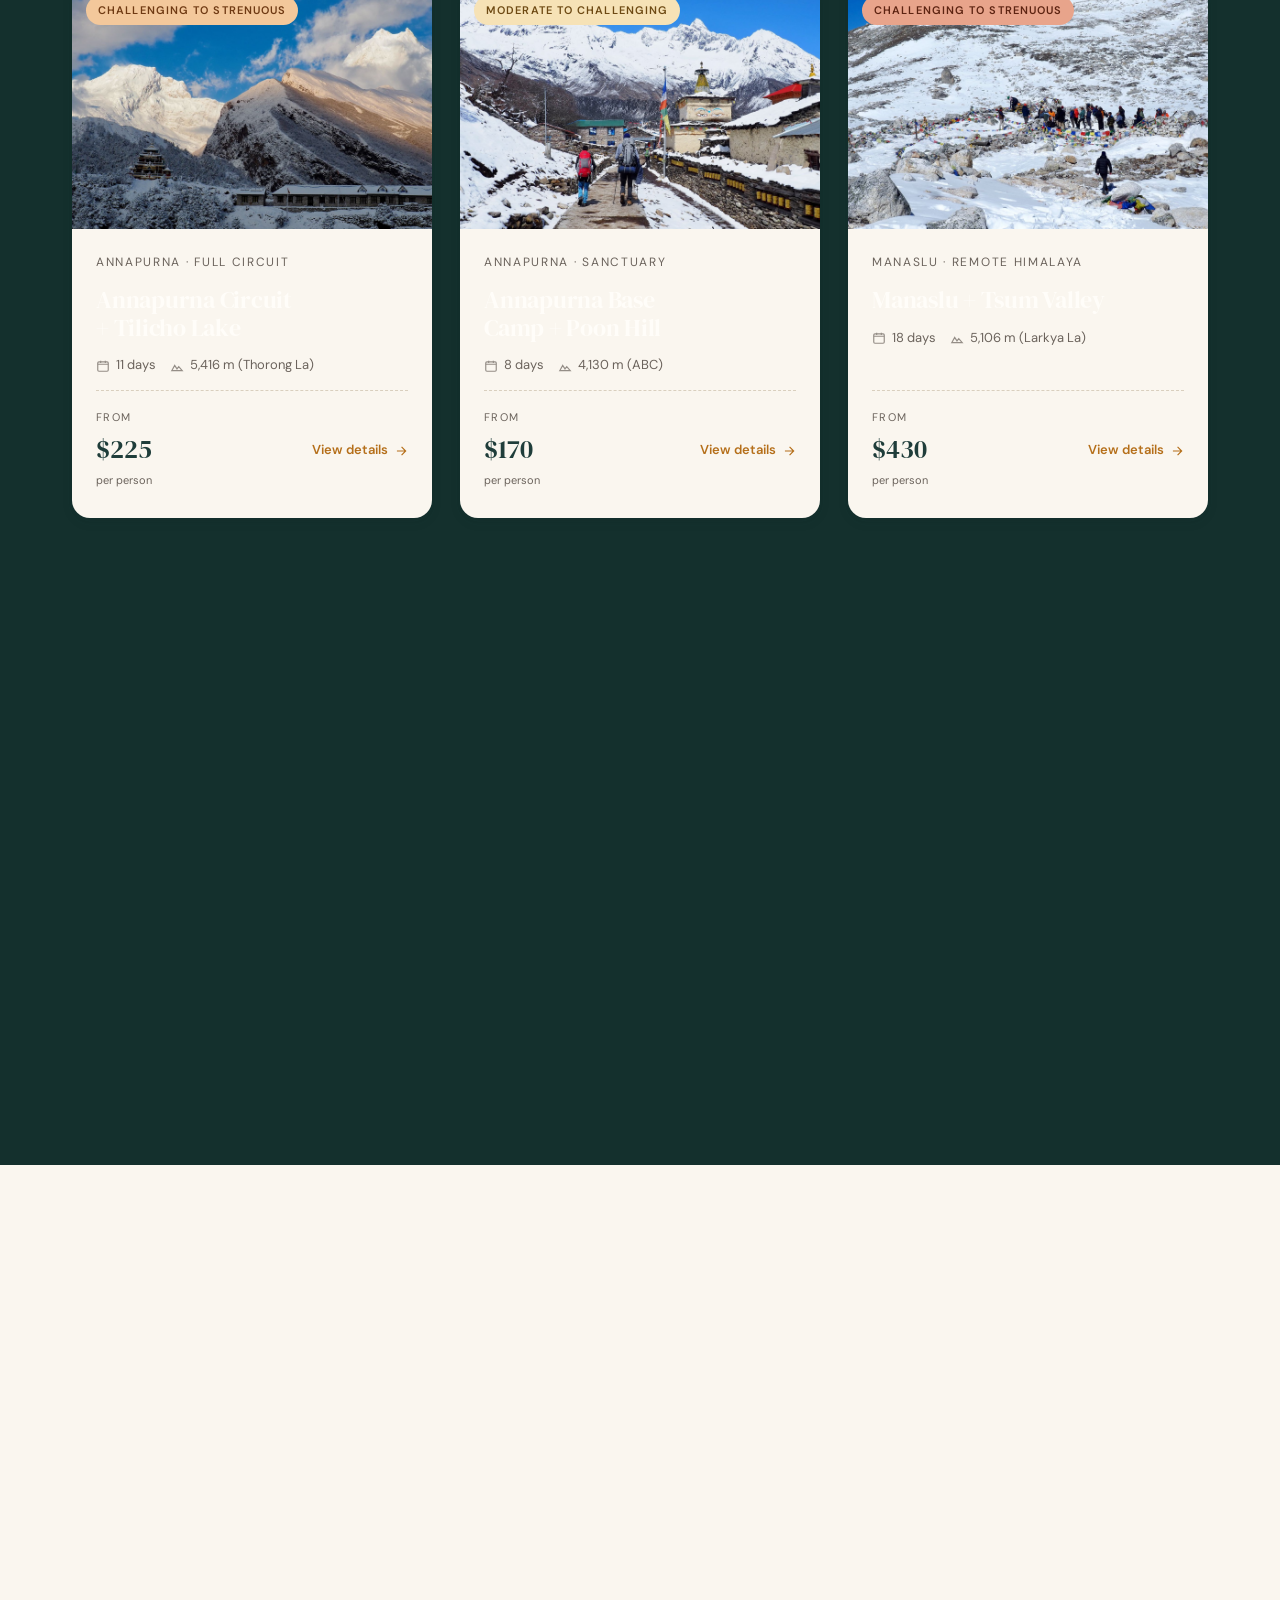
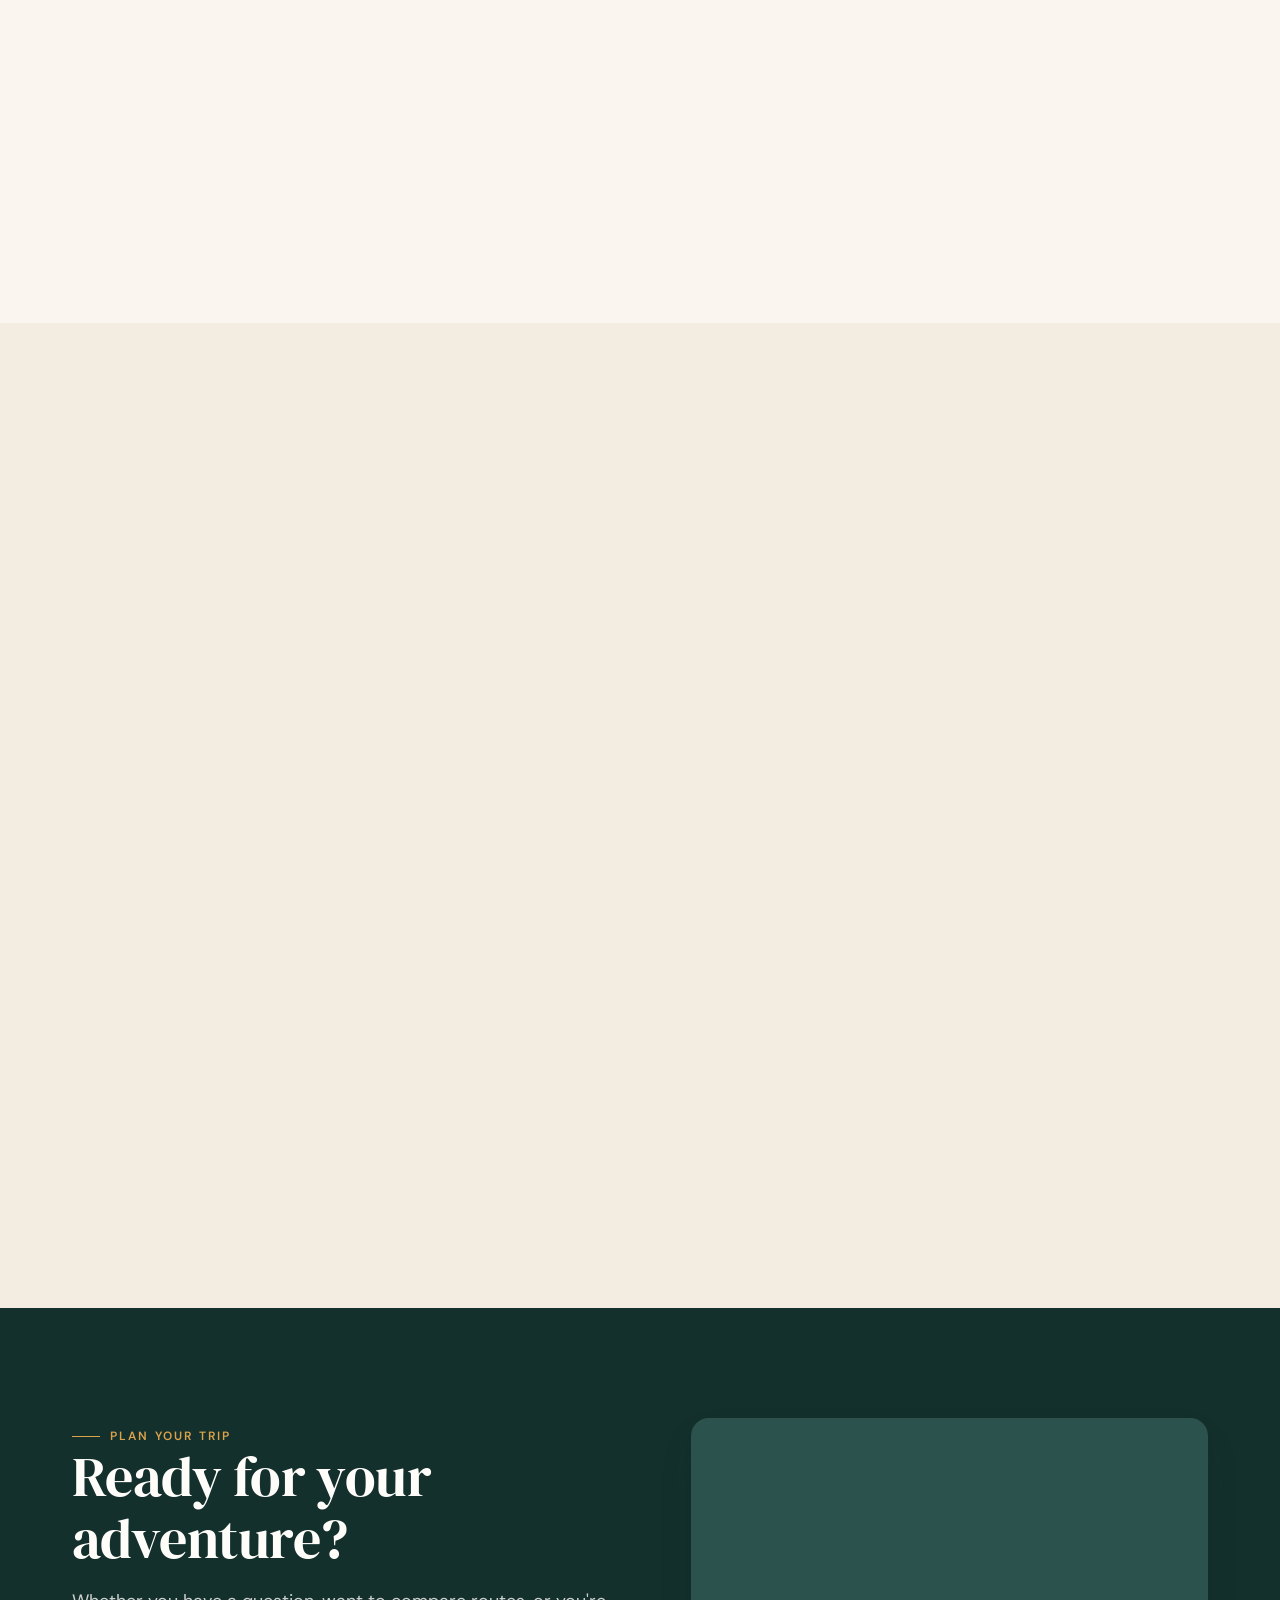
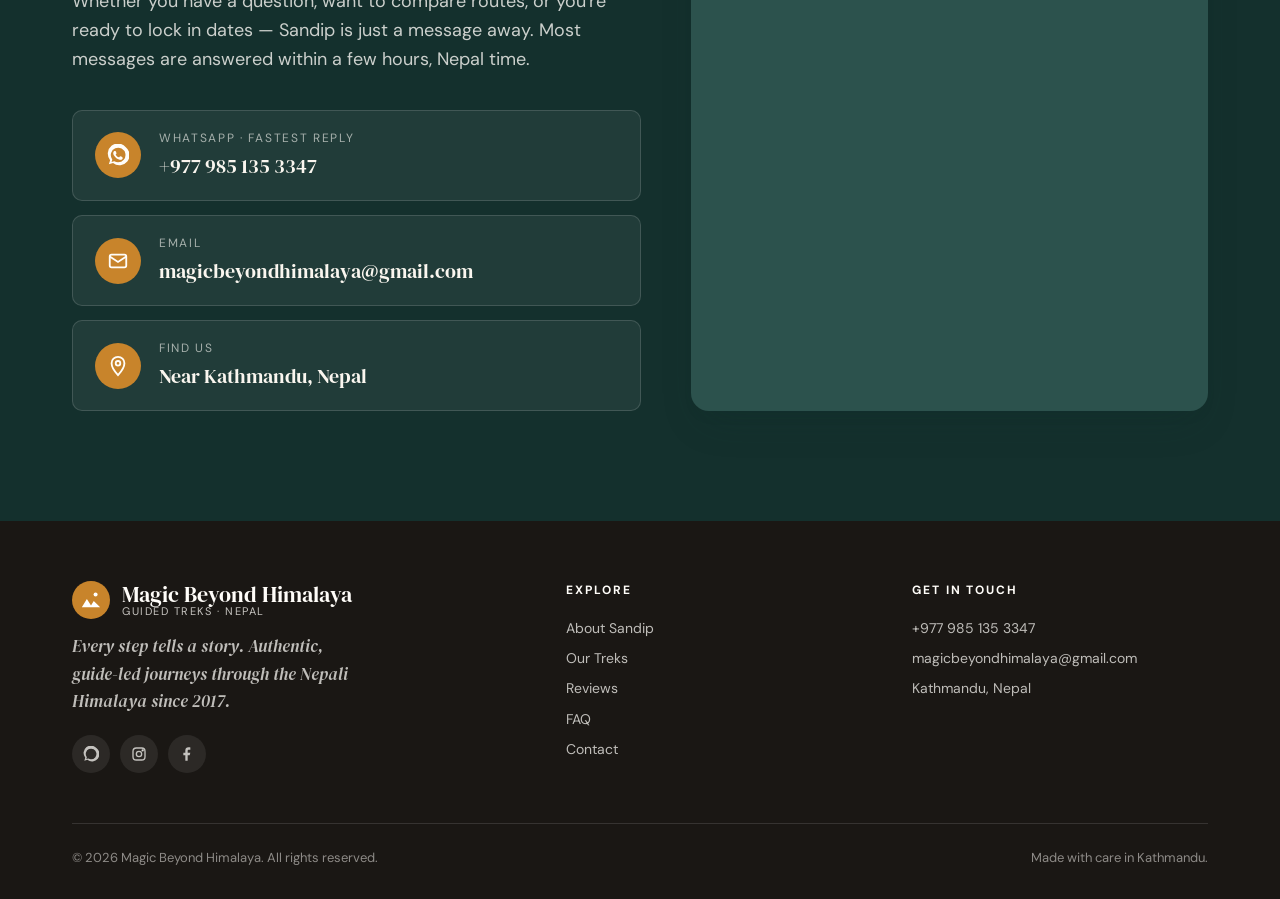
==== commit 2ede2cd3: "Add the Mardi Himal trek Sandip sent complete data for a five-day Mardi Himal route from Pokhara: it" ====
--- a/index.html
+++ b/index.html
@@ -1437,7 +1437,7 @@
     <div class="stats reveal">
       <div><div class="stat-num">2017</div><div class="stat-label">Founded</div></div>
       <div><div class="stat-num">100%</div><div class="stat-label">Local Nepali guides</div></div>
-      <div><div class="stat-num">6</div><div class="stat-label">Signature treks</div></div>
+      <div><div class="stat-num">7</div><div class="stat-label">Signature treks</div></div>
       <div><div class="stat-num">All</div><div class="stat-label">Permits included</div></div>
     </div>
   </div>
@@ -1449,7 +1449,7 @@
     <div class="treks-head reveal">
       <div>
         <p class="eyebrow">Our treks</p>
-        <h2 class="section-title">Six routes. One promise: every step matters.</h2>
+        <h2 class="section-title">Seven routes. One promise: every step matters.</h2>
         <p class="section-lede">From a four-day window into the Annapurna foothills to an eighteen-day passage across the Manaslu Circuit. Tap any trek for the day-by-day, what's included, and pricing.</p>
       </div>
     </div>
@@ -1673,6 +1673,47 @@
         tags:['Gurung village','Cultural museum','Traditional architecture'] }
     ],
     pricing: [['1 pax', 300],['2 pax', 225],['4 pax', 200],['6 pax', 180],['8 pax', 165],['9+ pax', 150]]
+  },
+  {
+    id: 'mardi-himal',
+    name: 'Mardi Himal',
+    region: 'Annapurna · Mardi Ridge',
+    days: 5,
+    difficulty: 'Moderate',
+    diffKey: 'moderate',
+    altitude: '4,500 m (Mardi Himal Base Camp)',
+    fromPrice: 160,
+    season: 'Spring (Mar–May) · Autumn (Sep–Nov)',
+    // REPLACE: needs a real Mardi Himal photo — this one is borrowed from another trek
+    image: 'images/sunrise-peak.jpeg',
+    overview: "A short, quiet ridge walk in the Annapurna region, finishing at Mardi Himal Base Camp at 4,500 m. The trail climbs out of rhododendron and oak forest onto a narrow ridge, with Machhapuchhre, Mardi Himal, Annapurna South and Hiunchuli close enough to feel like they are leaning over you.",
+    overview2: "Mardi Himal runs alongside the Annapurna Base Camp trail but draws a fraction of the traffic. You walk whole afternoons through forest without meeting anyone, sleep in teahouses run by Gurung and Magar families, and climb each day onto a ridge that keeps opening out. The final morning is the payoff — a long, steady push toward Base Camp with the Fishtail summit filling the sky ahead of you.",
+    overview3: "Five days from Pokhara and back, with no technical ground anywhere on the route. You should be comfortable walking four to eight hours a day on steep trail. The hardest sections are the climb to High Camp and the early start toward Base Camp. It suits a first Himalayan trek as well as it suits someone with only a week to spend.",
+    highlights: [
+      ['Machhapuchhre, Mardi Himal and Annapurna South up close','vista'],
+      ['A ridge route with far fewer trekkers than ABC','quiet'],
+      ['Rhododendron and oak forest giving way to alpine meadow','forest'],
+      ['Gurung and Magar teahouse hospitality','culture'],
+      ['Five days from Pokhara — short enough for a tight trip','reward']
+    ],
+    days_data: [
+      { day:1, route:'Pokhara → Kande → Forest Camp', alt:2600, time:'5–7 hrs',
+        desc:"An hour's drive from Pokhara to Kande, then straight into the climb. The trail works up through rhododendron and oak forest, with the Annapurna range showing through gaps in the canopy. Forest Camp sits in deep woodland — quiet, green, and a long way from the crowds on the main Annapurna trails.",
+        tags:['Drive from Pokhara','Rhododendron forest','Steady climb'] },
+      { day:2, route:'Forest Camp → Badal Danda', alt:3210, time:'5–6 hrs',
+        desc:"A steeper day through the Annapurna Conservation Area. The forest thins as you gain height and the ridge begins to reveal itself. Badal Danda is a high shoulder with views in every direction — a good place to sit out the late afternoon and watch the light move across the peaks.",
+        tags:['Conservation area','Forest to ridge','Panoramic views'] },
+      { day:3, route:'Badal Danda → High Camp', alt:3550, time:'3–4 hrs',
+        desc:"A short day, and a welcome one. The trail leaves the treeline for alpine meadow, the peaks sharpening the higher you go. High Camp is the launching point for Base Camp, so the afternoon is for resting, acclimatising, and watching the sun go down over Machhapuchhre.",
+        tags:['Short day','Alpine meadow','Acclimatisation'] },
+      { day:4, route:'High Camp → Mardi Himal Base Camp (4,500m) → Low Camp', alt:3150, time:'7–9 hrs',
+        desc:"The big day. A long climb along the ridge to Mardi Himal Base Camp at 4,500 m, with Mardi Himal and the surrounding peaks laid out around you. Time at the top to take it in, then a long descent through changing landscape all the way down to Low Camp.",
+        tags:['Base camp 4,500 m','Ridge walk','Long descent'] },
+      { day:5, route:'Low Camp → Sidding → Pokhara', alt:850, time:'5–6 hrs',
+        desc:"Down through villages and terraced fields on a completely different side of the mountain. Your driver meets you at Sidding for the road back to Pokhara.",
+        tags:['Village descent','Terraced fields','Drive to Pokhara'] }
+    ],
+    pricing: [['1 pax', 325],['2 pax', 250],['4 pax', 225],['6 pax', 200],['8 pax', 175],['9+ pax', 160]]
   },
   {
     id: 'langtang',
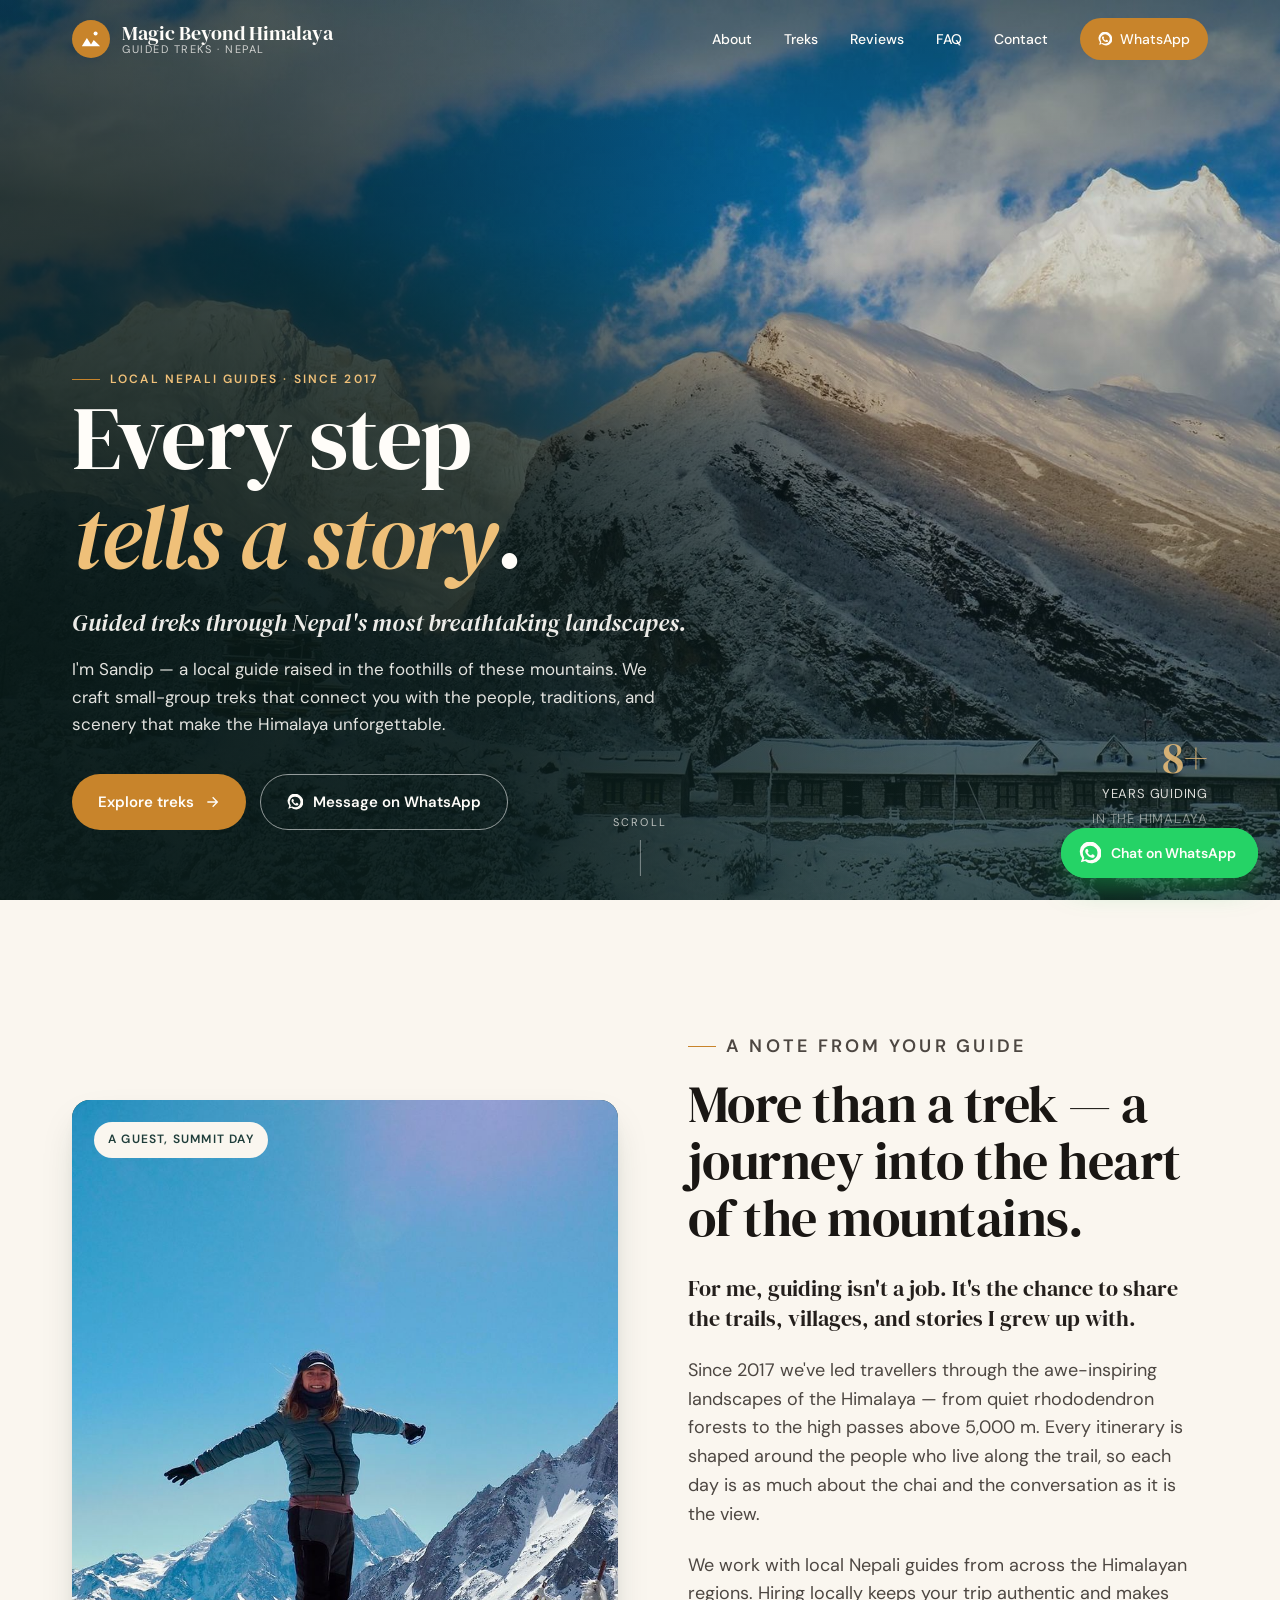
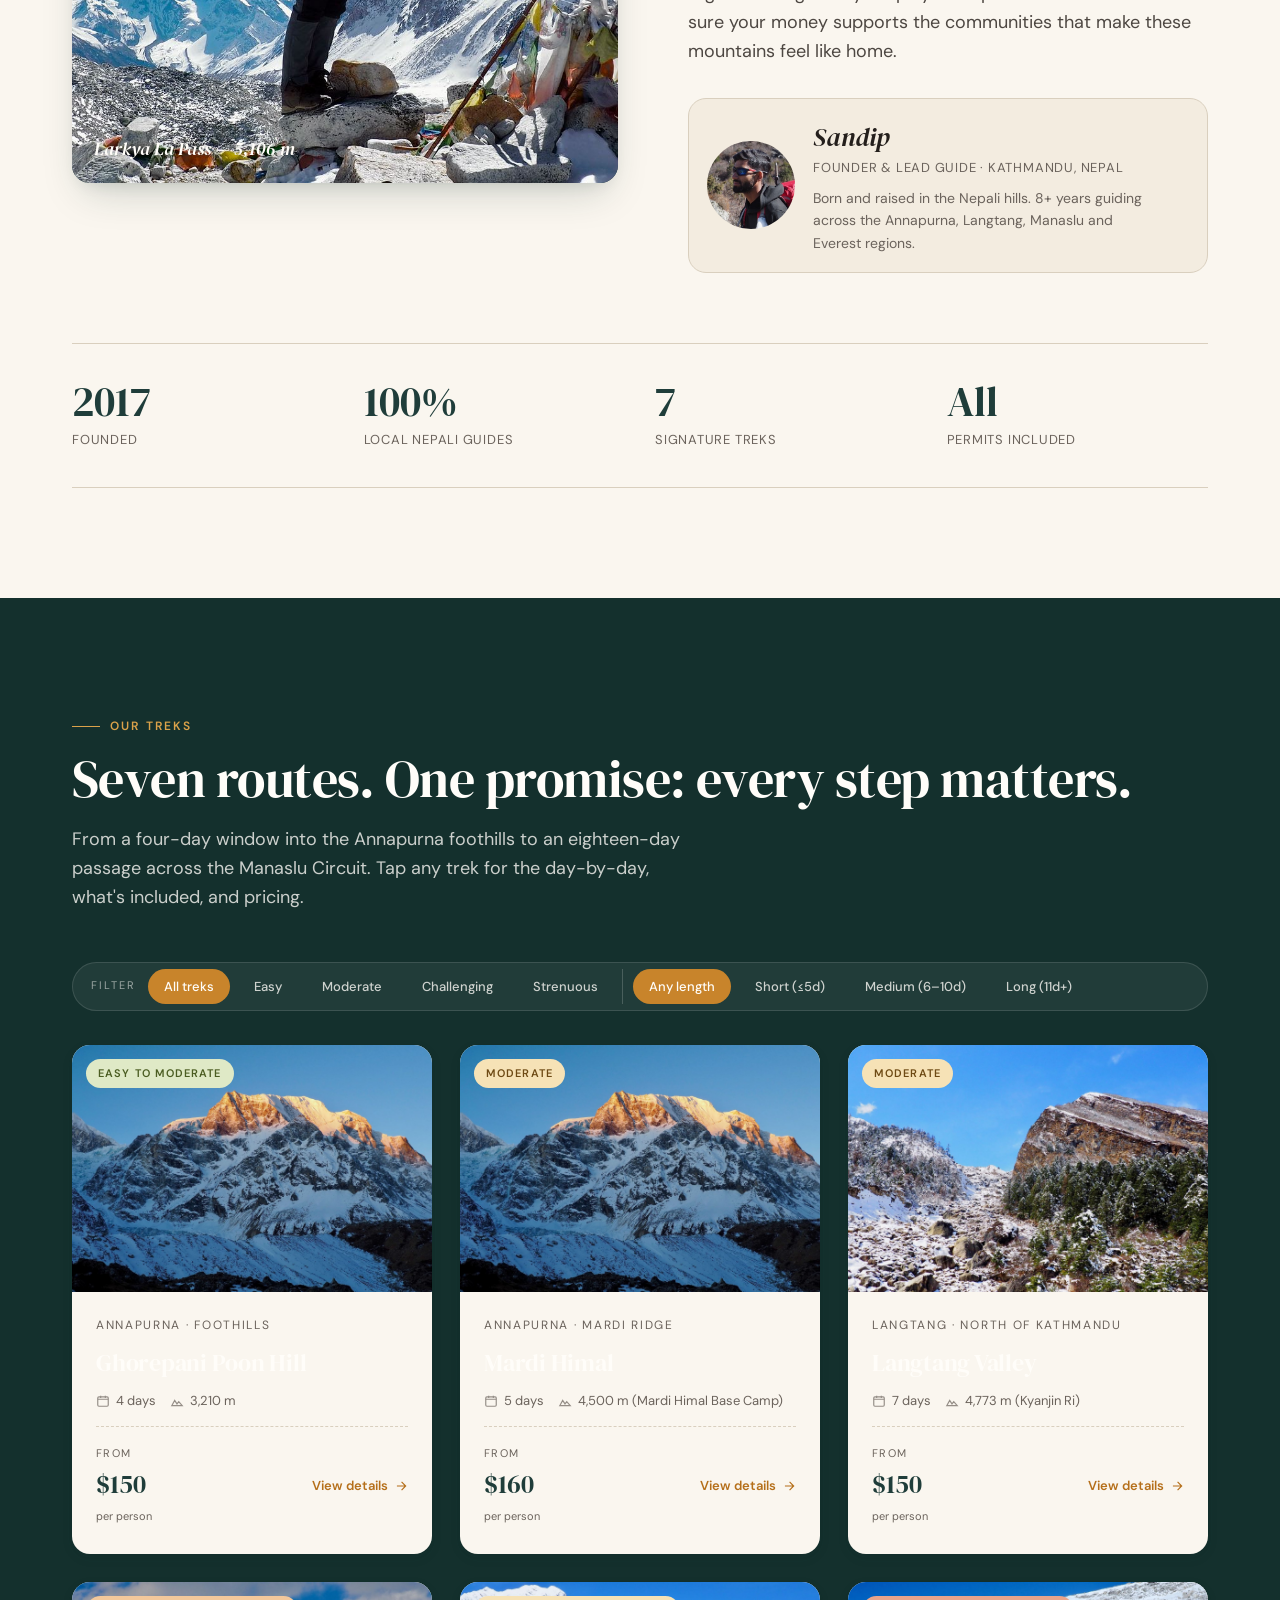
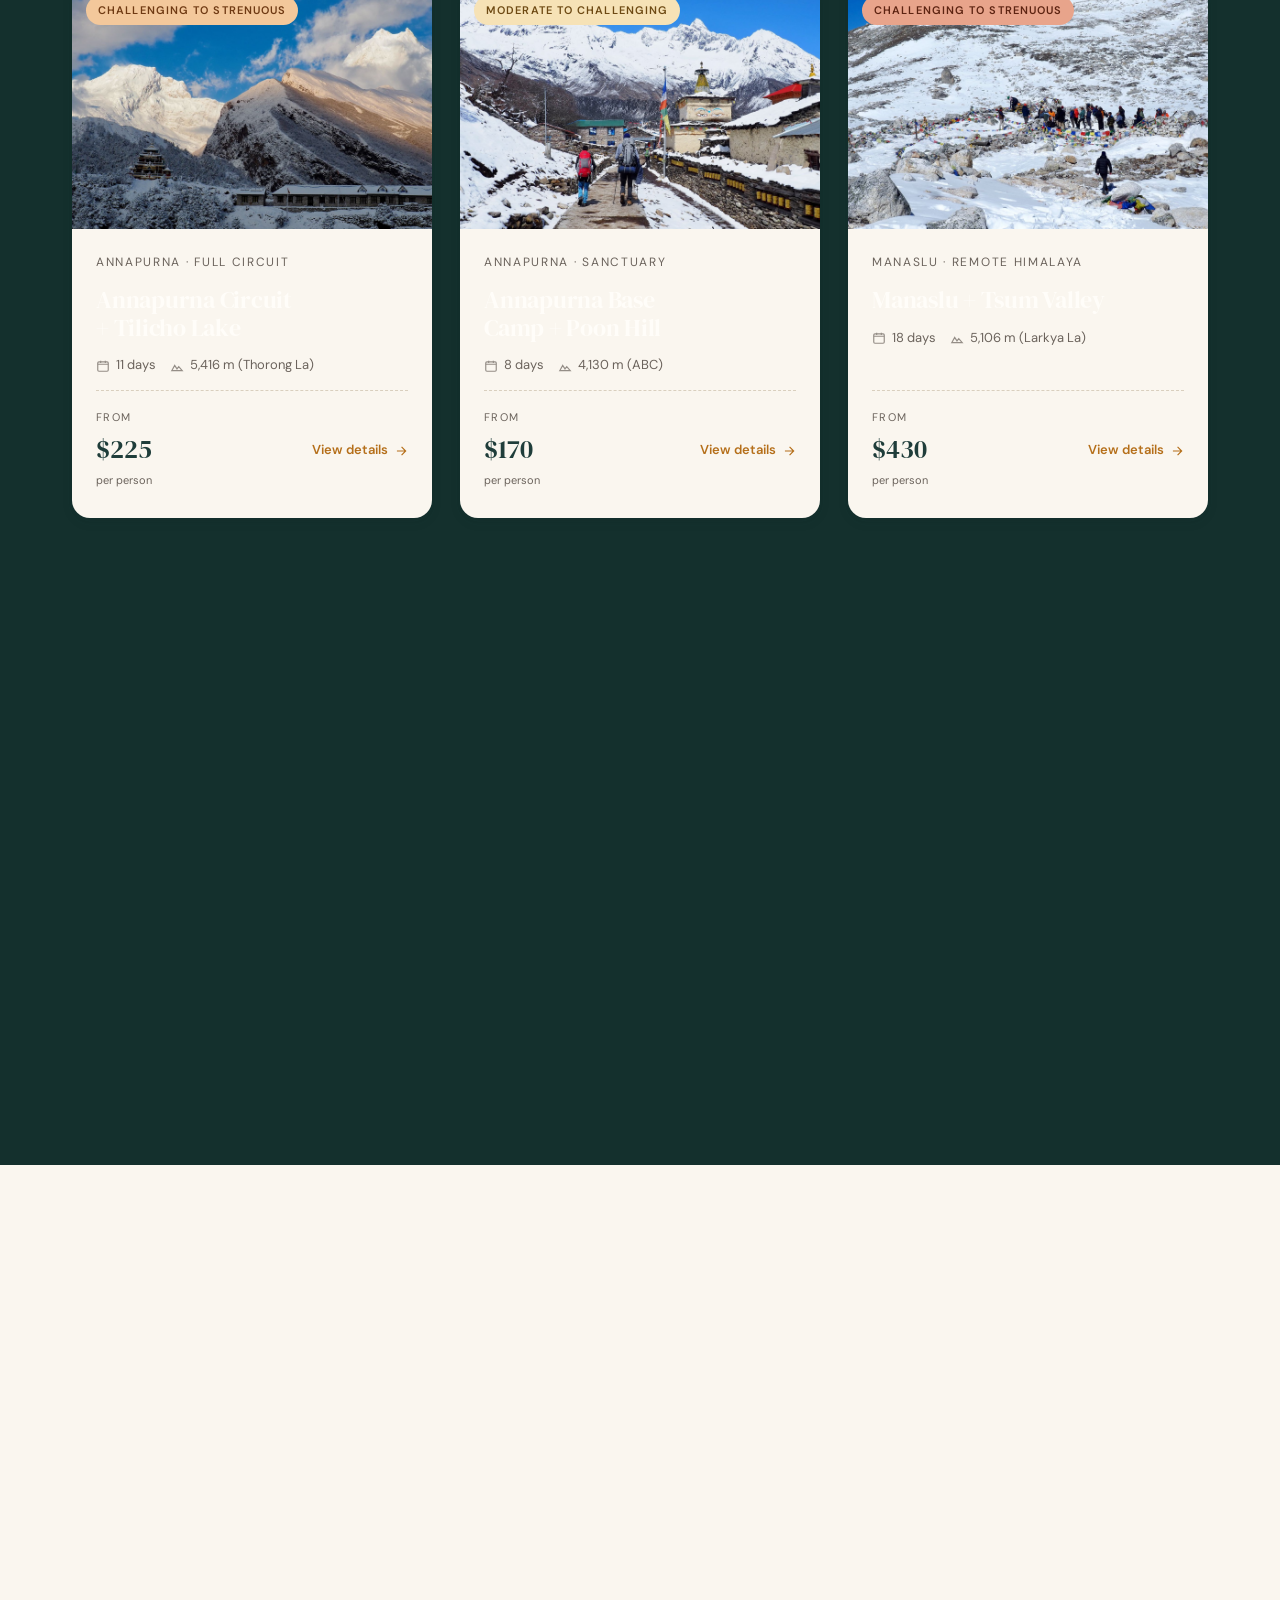
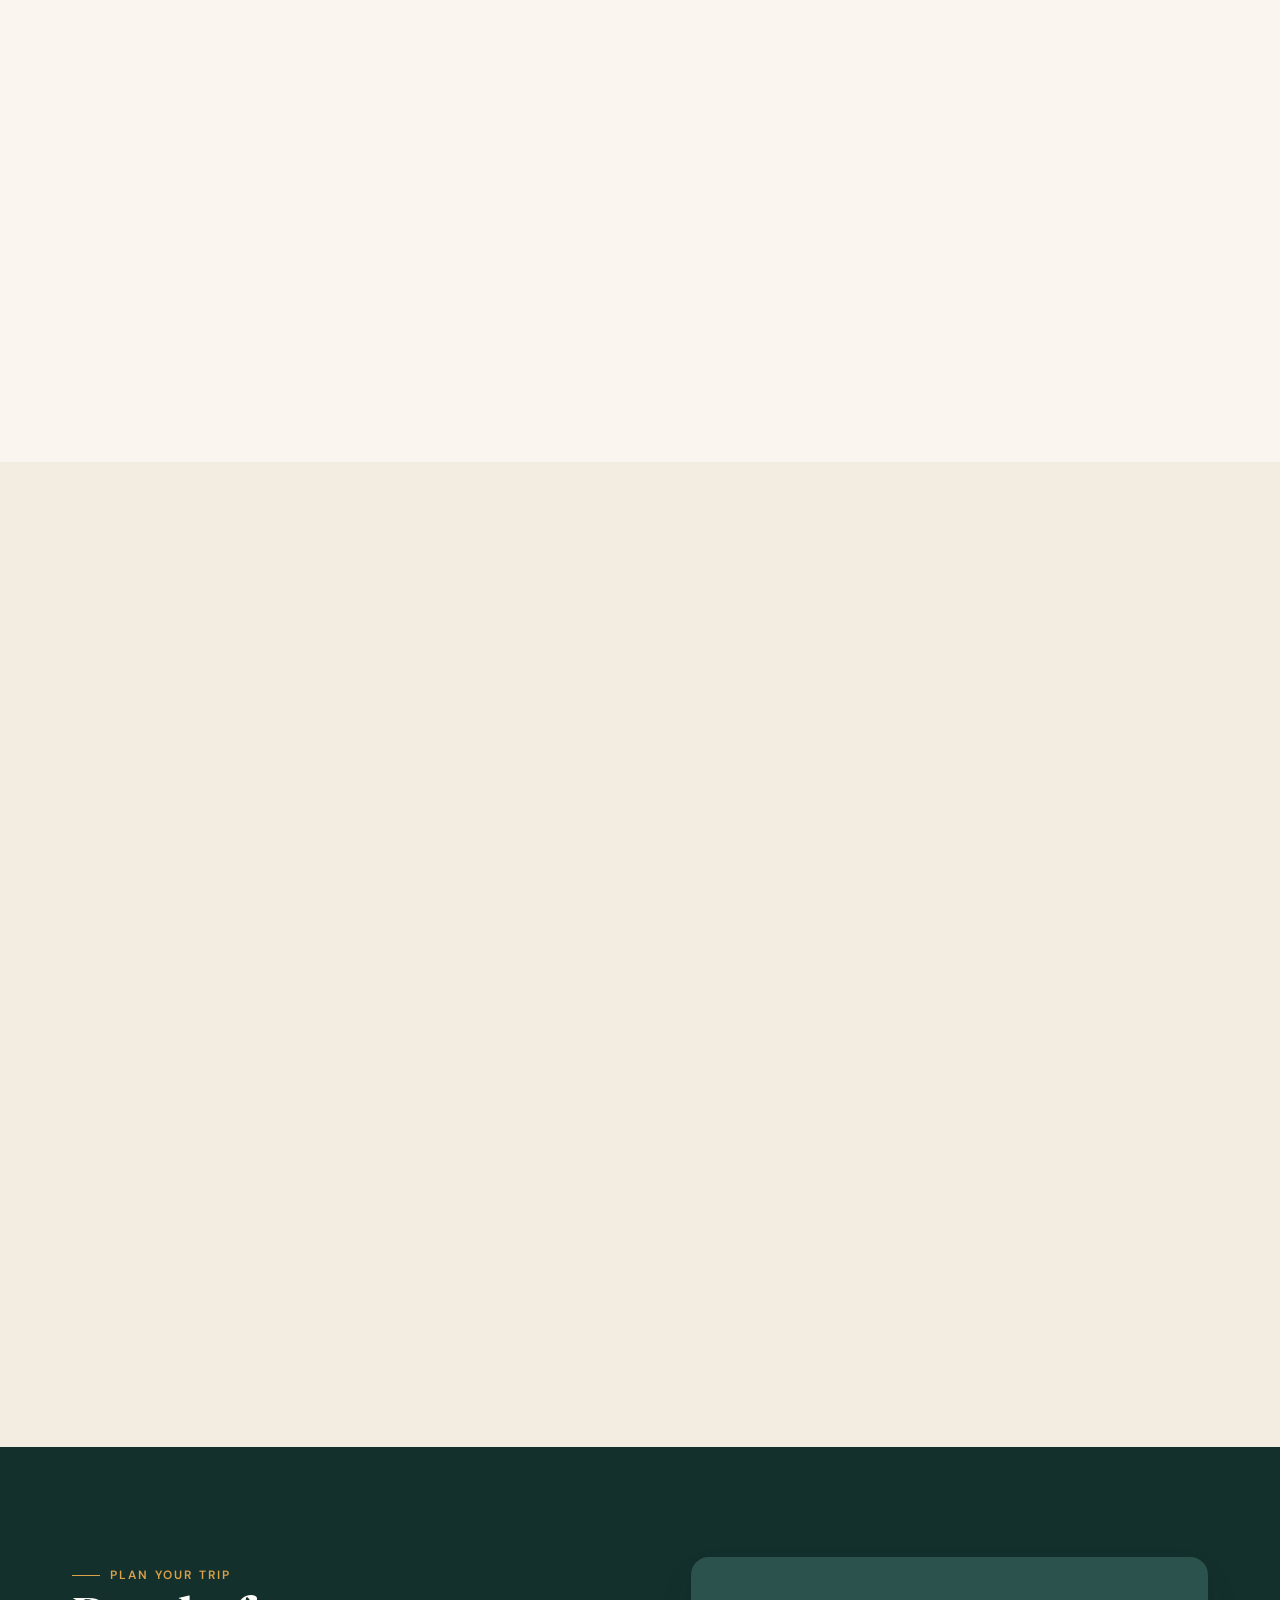
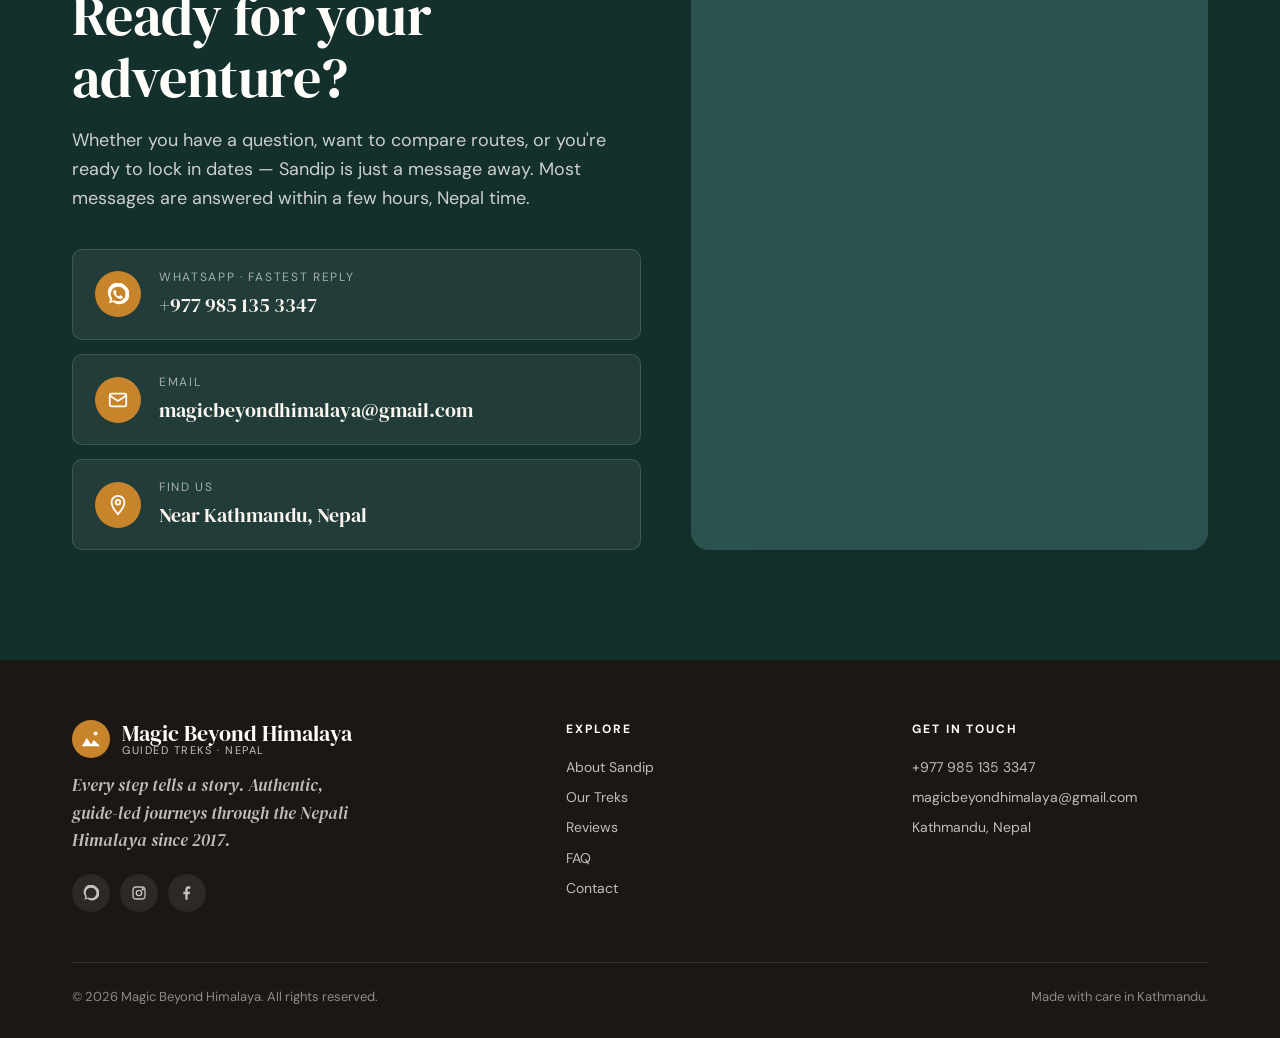
==== commit 76ee16a7: "Replace invented testimonials with real attributed reviews The three reviews on the live site were p" ====
--- a/index.html
+++ b/index.html
@@ -1481,31 +1481,31 @@
     <div class="reveal" style="text-align:center; max-width:680px; margin:0 auto 60px;">
       <p class="eyebrow" style="justify-content:center;">What trekkers say</p>
       <h2 class="section-title">Stories from the trail.</h2>
-      <p class="section-lede" style="margin-left:auto; margin-right:auto;">Real notes from travellers who walked these mountains with us.</p>
+      <p class="section-lede" style="margin-left:auto; margin-right:auto;">Reviews left on Tripadvisor by travellers Sandip guided during his years with Himalaya Hub Adventure, before he founded Magic Beyond Himalaya.</p>
     </div>
     <div class="reviews-grid">
       <article class="review-card reveal">
         <div class="review-stars">★★★★★</div>
-        <p class="review-quote">Sandip made our Langtang trek unforgettable. His knowledge of the trails and local culture turned a great hike into a life-changing experience.</p>
+        <p class="review-quote">Sandip was great as a guide. Unfortunately the weather wasn't always on our side but I think Sandip constantly adapted and made safe decisions so we could continue to enjoy the trip. He was flexible with itinerary, and his knowledge of the area was fabulous.</p>
         <div class="review-attr">
-          <span class="review-name">Anna &amp; Mark</span>
-          <span class="review-meta">Netherlands · Langtang Valley · Oct&nbsp;2024</span>
+          <span class="review-name">Nat</span>
+          <span class="review-meta">Annapurna Circuit + ABC · Dec&nbsp;2019 · Tripadvisor</span>
         </div>
       </article>
       <article class="review-card reveal">
         <div class="review-stars">★★★★★</div>
-        <p class="review-quote">As a solo traveller I was nervous, but Sandip's warmth and expertise put me at ease from day one. Couldn't recommend more highly.</p>
+        <p class="review-quote">The trekking itself was wonderful. Sandip is a young, fun guide who does his work very well. I hope to do another trekking with Sandip in the future.</p>
         <div class="review-attr">
-          <span class="review-name">James L.</span>
-          <span class="review-meta">United Kingdom · Annapurna Circuit · Mar&nbsp;2025</span>
+          <span class="review-name">Frank</span>
+          <span class="review-meta">Kano, Nigeria · Annapurna Base Camp · Sep&nbsp;2019 · Tripadvisor</span>
         </div>
       </article>
       <article class="review-card reveal">
         <div class="review-stars">★★★★★</div>
-        <p class="review-quote">The Manaslu trek was the highlight of my year. Remote, raw, and absolutely stunning. Sandip knows every village and every viewpoint.</p>
+        <p class="review-quote">Sandip was the guide for our group and Kumar and Binod were our porters. The three young men were good natured, helpful, knowledgeable and genuinely kind. We now consider them friends.</p>
         <div class="review-attr">
-          <span class="review-name">Sophie K.</span>
-          <span class="review-meta">Germany · Manaslu + Tsum Valley · Nov&nbsp;2024</span>
+          <span class="review-name">Rebecca F.</span>
+          <span class="review-meta">St. George, Utah · Ghorepani Poon Hill · May&nbsp;2018 · Tripadvisor</span>
         </div>
       </article>
     </div>
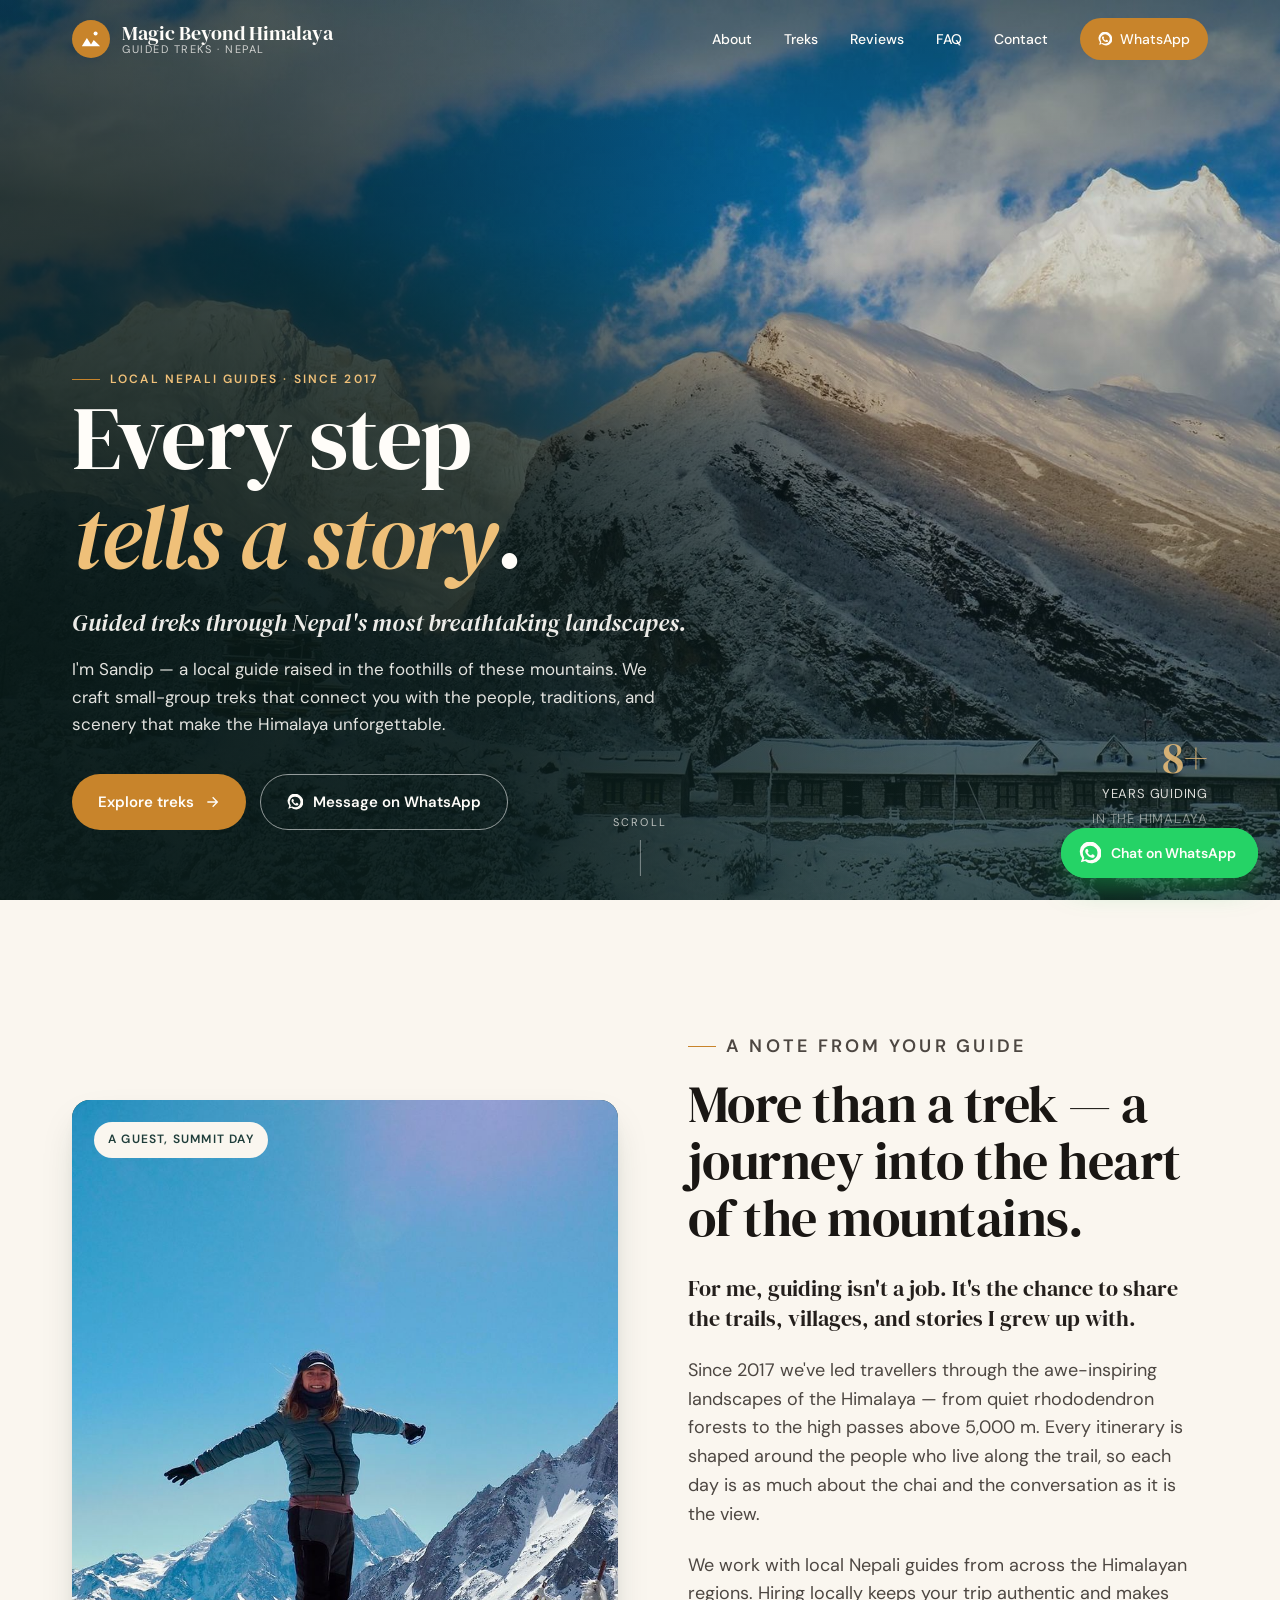
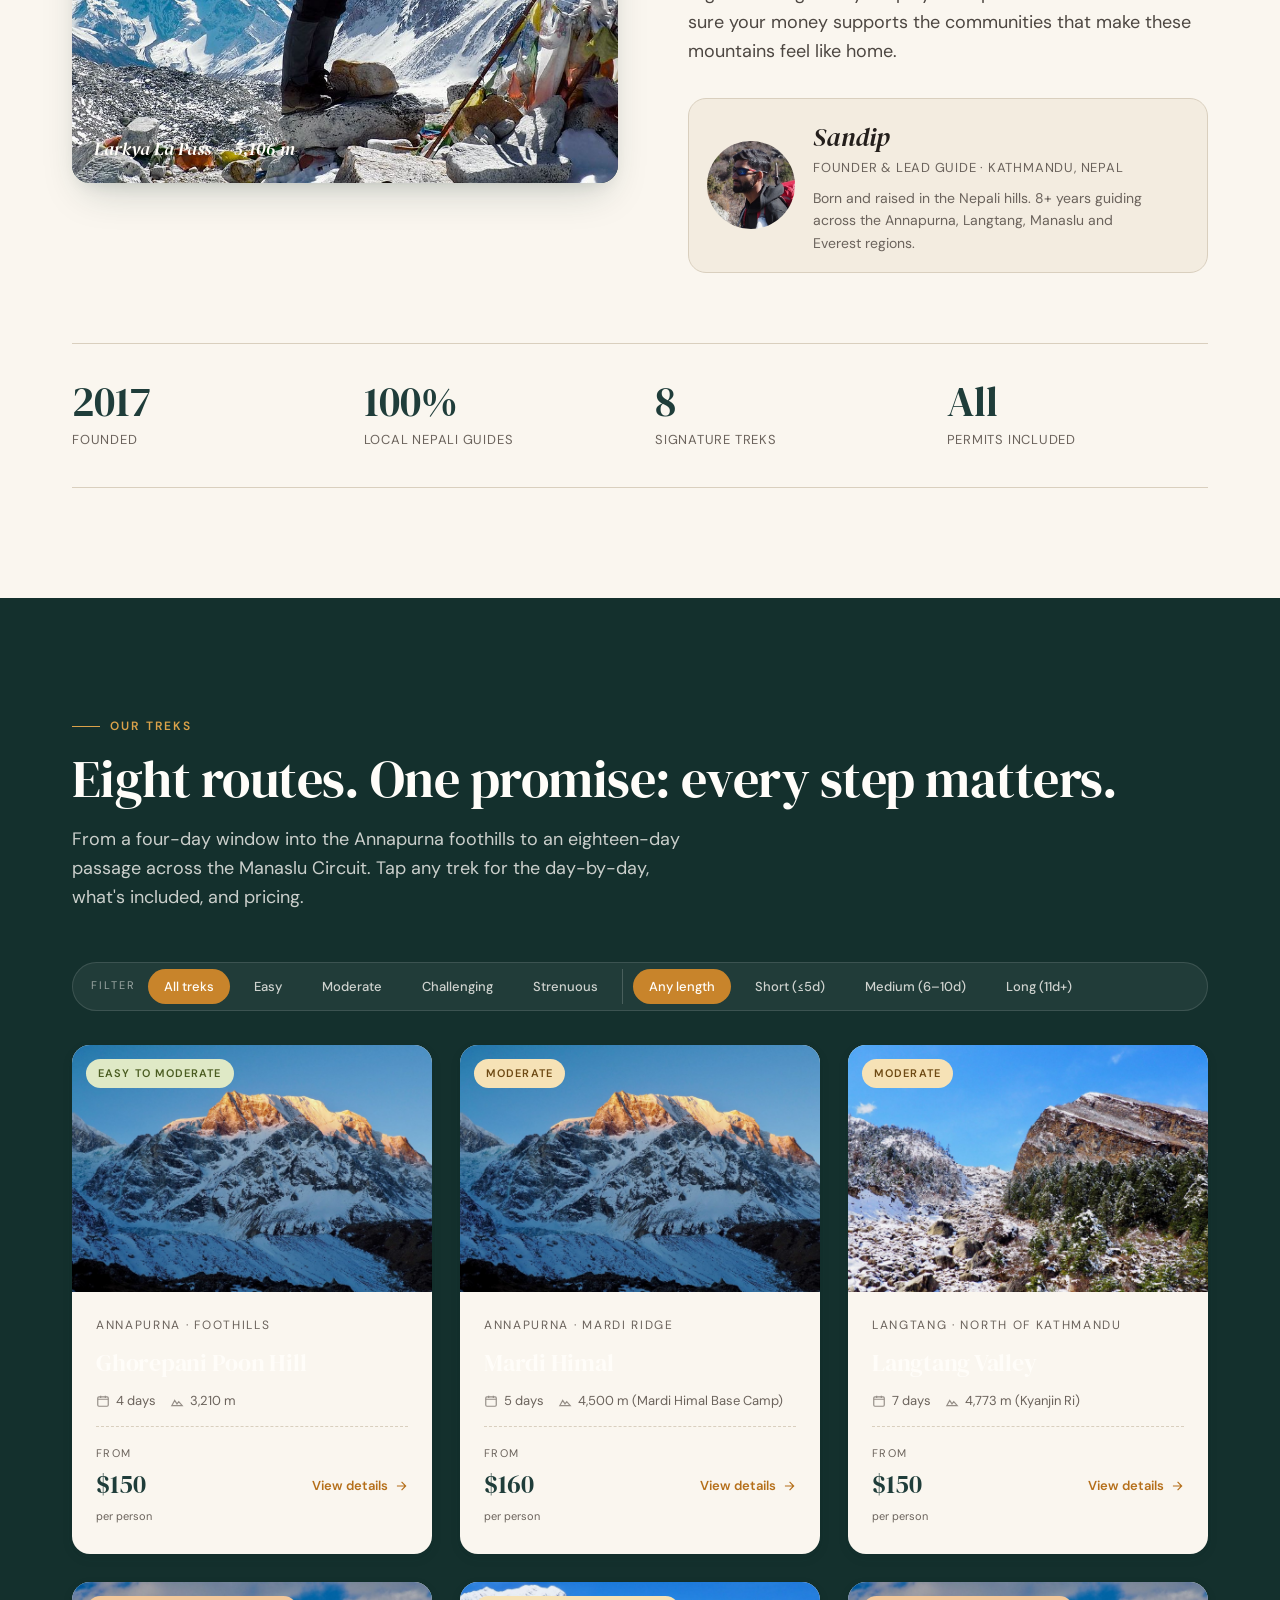
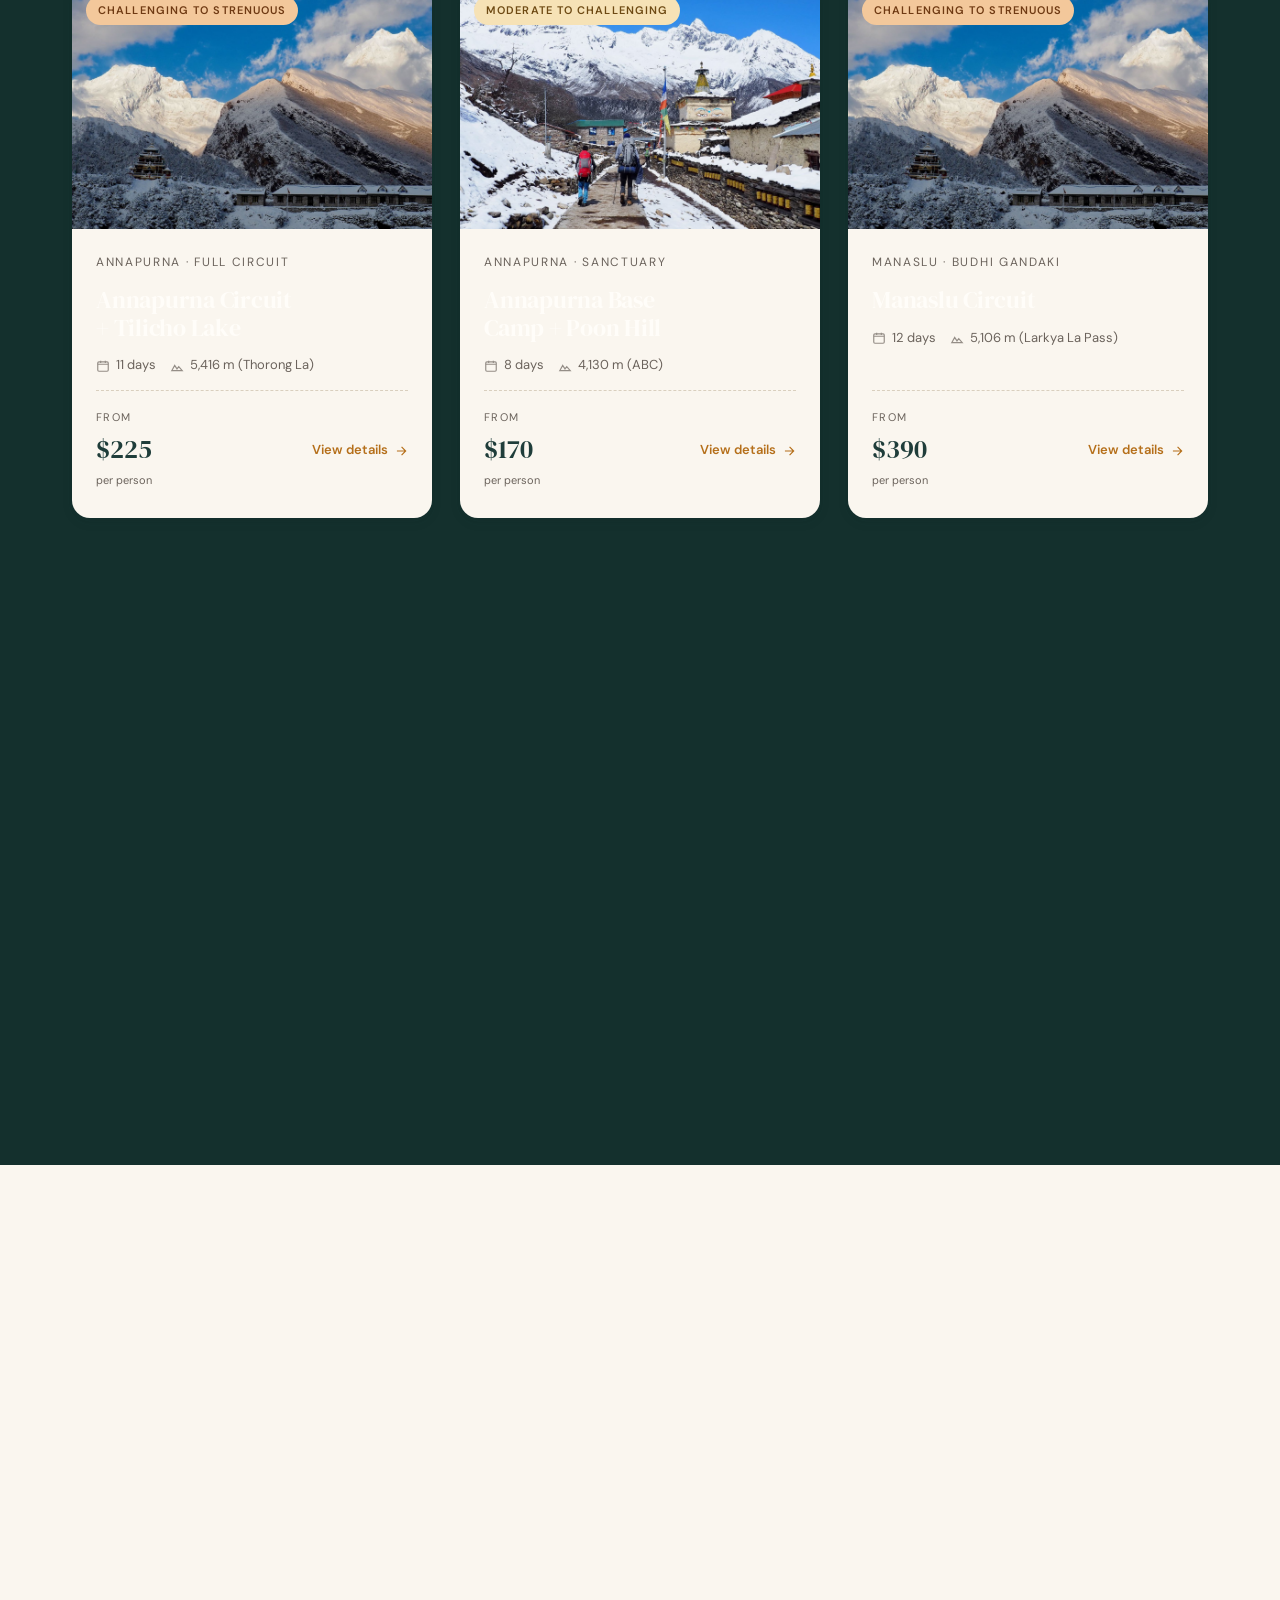
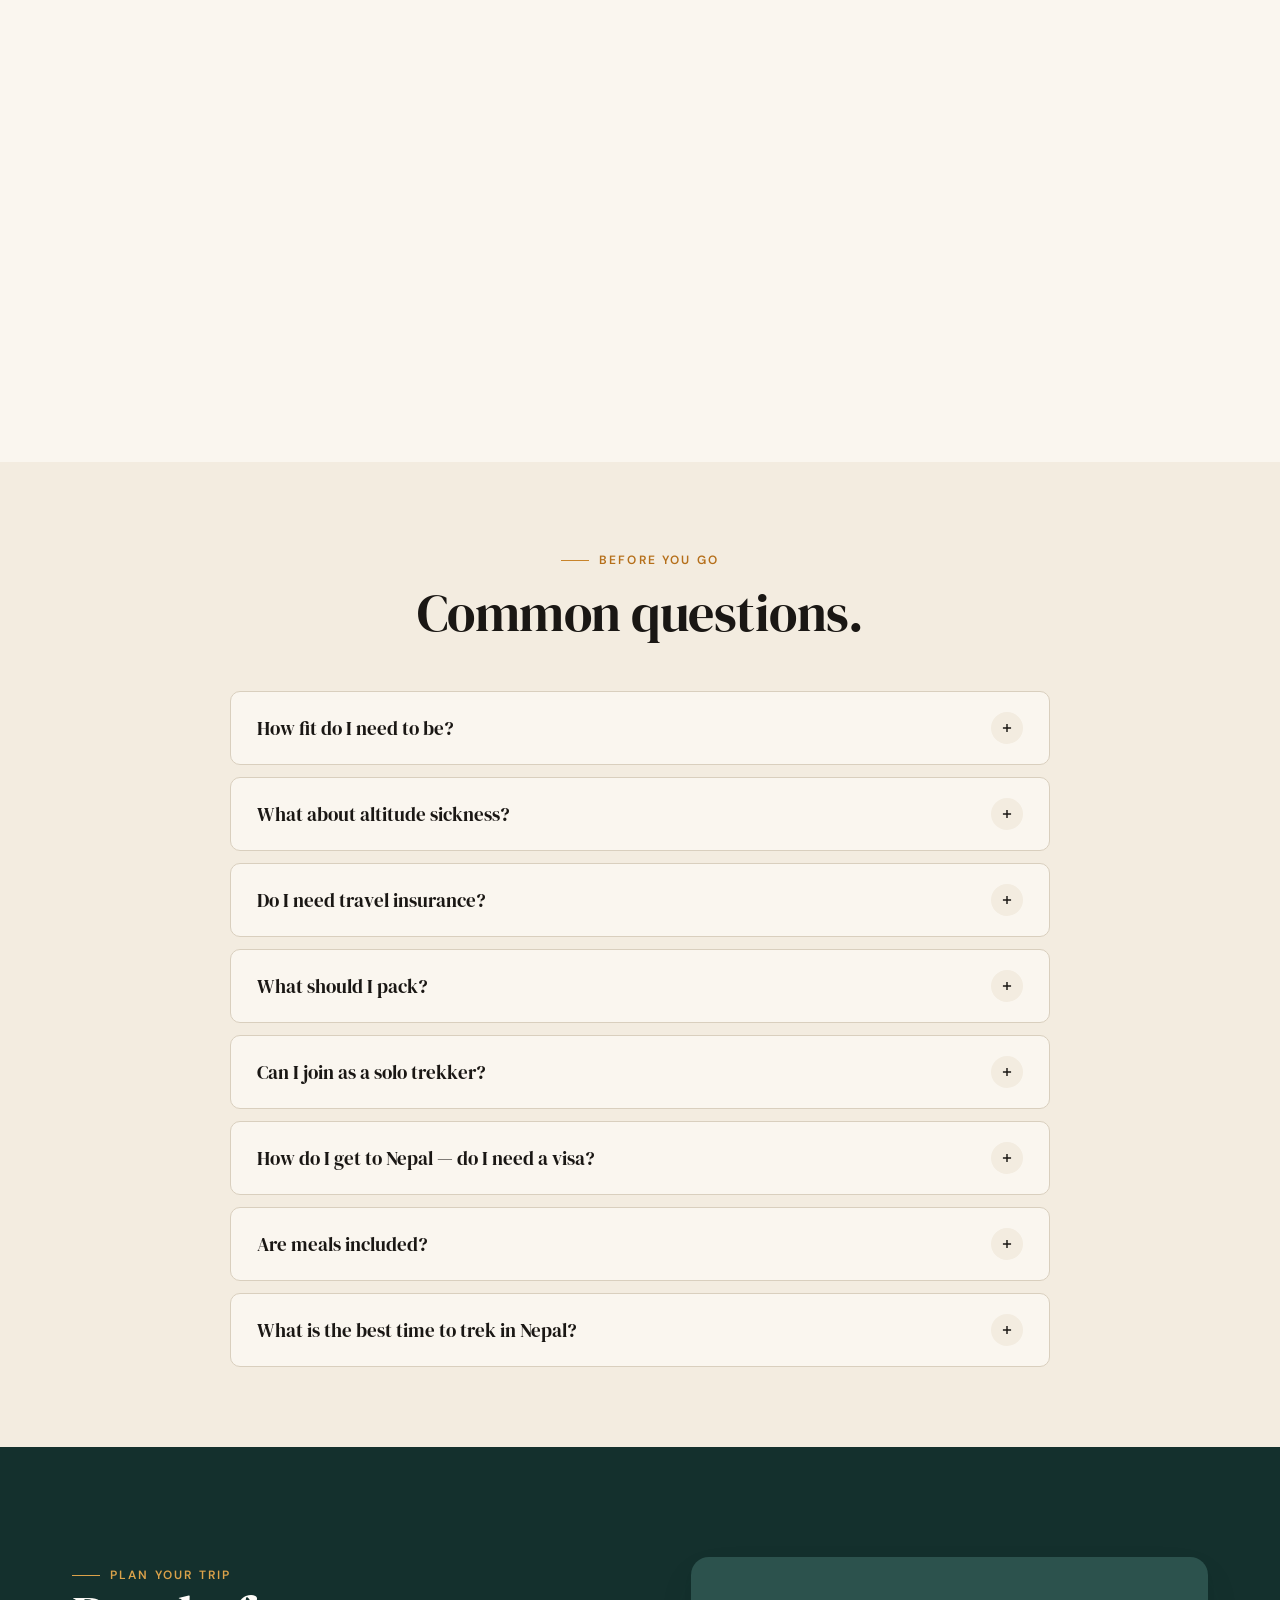
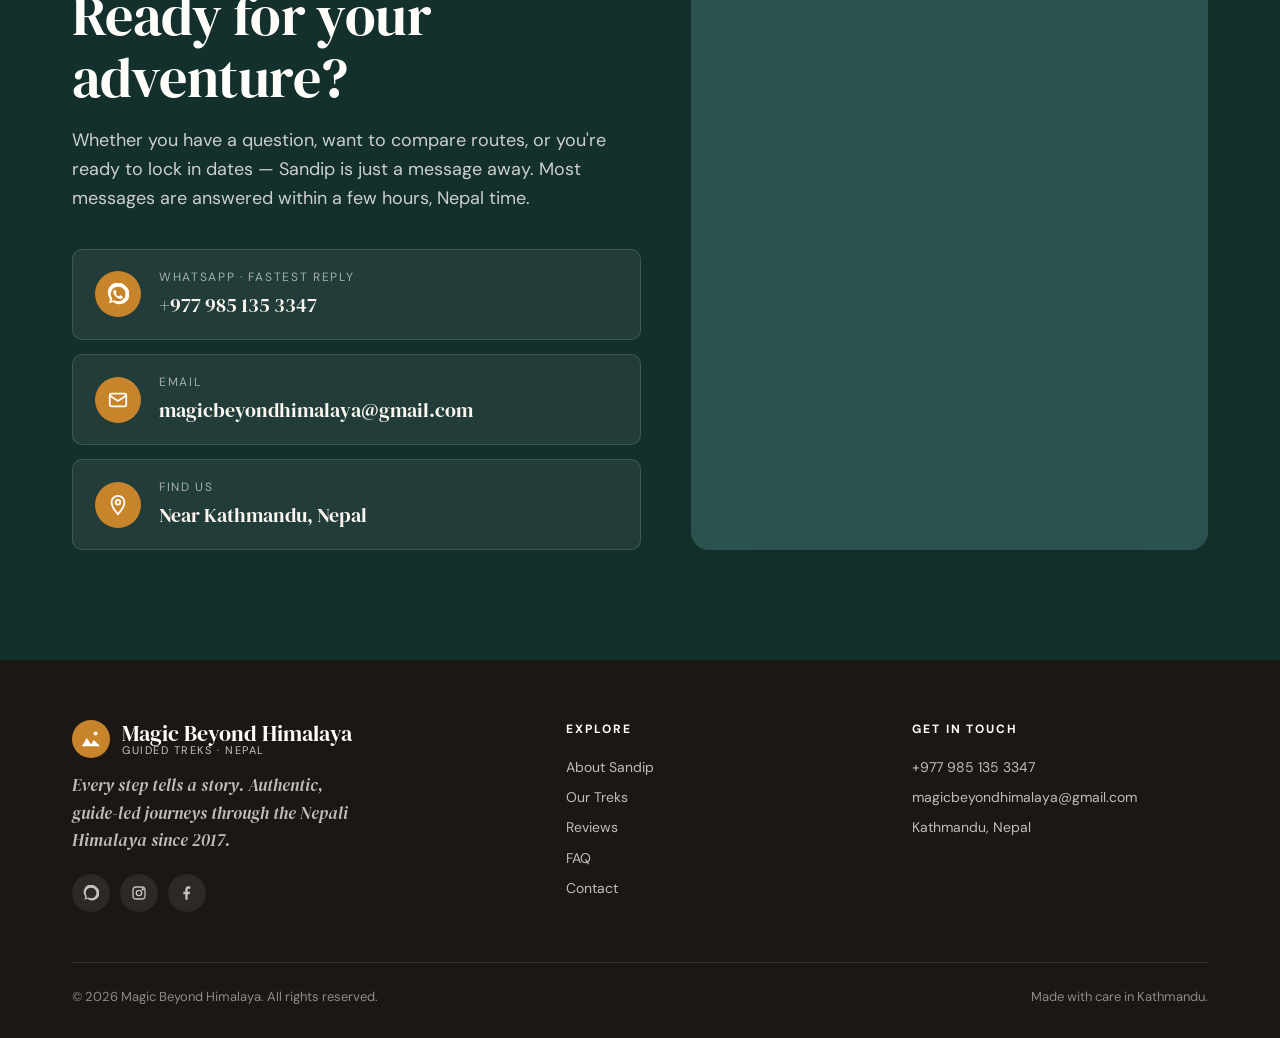
==== commit 638e8b71: "Add the 12-day Manaslu Circuit Sandip sent a second trek in the same mail: the Manaslu Circuit witho" ====
--- a/index.html
+++ b/index.html
@@ -1437,7 +1437,7 @@
     <div class="stats reveal">
       <div><div class="stat-num">2017</div><div class="stat-label">Founded</div></div>
       <div><div class="stat-num">100%</div><div class="stat-label">Local Nepali guides</div></div>
-      <div><div class="stat-num">7</div><div class="stat-label">Signature treks</div></div>
+      <div><div class="stat-num">8</div><div class="stat-label">Signature treks</div></div>
       <div><div class="stat-num">All</div><div class="stat-label">Permits included</div></div>
     </div>
   </div>
@@ -1449,7 +1449,7 @@
     <div class="treks-head reveal">
       <div>
         <p class="eyebrow">Our treks</p>
-        <h2 class="section-title">Seven routes. One promise: every step matters.</h2>
+        <h2 class="section-title">Eight routes. One promise: every step matters.</h2>
         <p class="section-lede">From a four-day window into the Annapurna foothills to an eighteen-day passage across the Manaslu Circuit. Tap any trek for the day-by-day, what's included, and pricing.</p>
       </div>
     </div>
@@ -1869,6 +1869,68 @@
     pricing: [['1 pax', 400],['2 pax', 280],['4 pax', 230],['6 pax', 200],['8 pax', 185],['9+ pax', 170]]
   },
   {
+    id: 'manaslu-circuit',
+    name: 'Manaslu Circuit',
+    region: 'Manaslu · Budhi Gandaki',
+    days: 12,
+    difficulty: 'Challenging to Strenuous',
+    diffKey: 'challenging',
+    altitude: '5,106 m (Larkya La Pass)',
+    fromPrice: 390,
+    season: 'Spring (Mar–May) · Autumn (Sep–Nov)',
+    // REPLACE: needs a photo of its own — currently shared with the Tsum Valley trek
+    image: 'images/manaslu-village.jpeg',
+    overview: "A twelve-day circuit of Manaslu (8,163 m), the world's eighth-highest mountain, following the Budhi Gandaki river from subtropical gorge to high alpine crossing. The route climbs through Tibetan-influenced villages past monasteries, chortens and mani walls, and finishes over the Larkya La Pass at 5,106 m.",
+    overview2: "This is the Manaslu Circuit without the Tsum Valley detour — the same great walk, six days shorter. You follow the river up through forest, waterfall and suspension bridge, and the valley narrows around you day by day until the trees give out and the landscape turns barren and Tibetan in character. Samagaun, the largest settlement in the upper valley, earns its acclimatisation day: Birendra Lake and the Manaslu Base Camp trail both start from the doorstep.",
+    overview3: "The Larkya La crossing is the hard part and the reason people come. You start very early, climb for hours in thin air, then drop a long way to Bimthang on the far side — eight to ten hours in all. Expect cold, wind and possibly snow at the pass. The route is genuinely remote, facilities thin out in the upper valley, and the roads at either end are rough.",
+    highlights: [
+      ['Larkya La Pass at 5,106 m','pass'],
+      ['Manaslu (8,163 m) seen close up','peak'],
+      ['Tibetan-influenced villages, monasteries and mani walls','culture'],
+      ['Subtropical gorge to glacier on one route','nature'],
+      ['Birendra Lake and Manaslu Base Camp from Samagaun','lake']
+    ],
+    days_data: [
+      { day:1, route:'Kathmandu → Machha Khola', alt:900, time:'',
+        desc:"Drive out through Dhading, Arughat and Soti Khola, following the Budhi Gandaki valley to the trailhead. The road gets rougher the closer you get.",
+        tags:['Long drive','Budhi Gandaki valley','Rough road'] },
+      { day:2, route:'Machha Khola → Jagat', alt:1340, time:'',
+        desc:"Walking starts, beside the river. Suspension bridges, waterfalls, forest and small settlements all the way to Jagat.",
+        tags:['River trail','Suspension bridges','Waterfalls'] },
+      { day:3, route:'Jagat → Deng', alt:1860, time:'',
+        desc:"On through the gorge past Philim and forested hillside. The valley tightens and turns more mountainous as you approach Deng.",
+        tags:['Deep gorge','Philim','Forest'] },
+      { day:4, route:'Deng → Namrung', alt:2630, time:'',
+        desc:"The landscape shifts noticeably with the height gained. More forest, waterfalls and bridges before Namrung, the gateway into the upper Manaslu region.",
+        tags:['Gateway village','Height gain','Changing landscape'] },
+      { day:5, route:'Namrung → Shyala', alt:3500, time:'',
+        desc:"The trail climbs into properly alpine country, with Manaslu, Manaslu North and Himalchuli opening up around you.",
+        tags:['Alpine scenery','Manaslu views','Himalchuli'] },
+      { day:6, route:'Shyala → Samagaun', alt:3530, time:'',
+        desc:"A short, spectacular walk through alpine landscape to Samagaun, the largest settlement in the upper valley.",
+        tags:['Short day','Samagaun','Upper valley'] },
+      { day:7, route:'Acclimatisation at Samagaun', alt:3530, time:'',
+        desc:"A day to let your body catch up before going higher. Options include Pungen Gompa, Manaslu Base Camp, Birendra Lake, or the monasteries and viewpoints nearby.",
+        tags:['Acclimatisation','Birendra Lake','Base Camp option'] },
+      { day:8, route:'Samagaun → Samdo', alt:3860, time:'',
+        desc:"Leave the main valley and climb gradually to Samdo, close to the Tibetan border. The country here is bare and Tibetan in feel.",
+        tags:['Tibetan border','Barren country','Gradual climb'] },
+      { day:9, route:'Samdo → Dharamsala (Larkya Phedi)', alt:4460, time:'',
+        desc:"Short on distance, serious on altitude. Follow the Larkya river up to Dharamsala and sort your kit and clothing for the pass in the morning.",
+        tags:['Altitude gain','Larkya Phedi','Pass preparation'] },
+      { day:10, route:'Dharamsala → Larkya La (5,106m) → Bimthang', alt:3700, time:'8–10 hrs',
+        desc:"The biggest day of the trek. A very early start and a long climb to Larkya La at 5,106 m, with the surrounding Himalayan peaks laid out from the top, then a long descent to Bimthang.",
+        tags:['Larkya La 5,106 m','Pre-dawn start','Long descent'] },
+      { day:11, route:'Bimthang → Tilije / Dharapani', alt:1900, time:'',
+        desc:"A dramatic drop out of the high alpine into forest and lower valley, joining the route across to the Annapurna region.",
+        tags:['Steep descent','Forest','Annapurna link'] },
+      { day:12, route:'Tilije / Dharapani → Kathmandu or Pokhara', alt:1400, time:'',
+        desc:"Jeep to Besisahar and on by road to Kathmandu or Pokhara, whichever suits your onward plans.",
+        tags:['Jeep transfer','Besisahar','Trek complete'] }
+    ],
+    pricing: [['1 pax', 680],['2 pax', 550],['4 pax', 500],['6 pax', 450],['8 pax', 420],['9+ pax', 390]]
+  },
+  {
     id: 'manaslu-tsum',
     name: 'Manaslu + Tsum Valley',
     region: 'Manaslu · Remote Himalaya',
@@ -2186,7 +2248,7 @@
       </div>
       <div class="day-content">
         <h6>${d.route}</h6>
-        <div class="day-time"><svg viewBox="0 0 24 24" fill="none" stroke="currentColor" stroke-width="2"><circle cx="12" cy="12" r="9"/><path d="M12 7v5l3 2"/></svg>${d.time}</div>
+        ${d.time ? `<div class="day-time"><svg viewBox="0 0 24 24" fill="none" stroke="currentColor" stroke-width="2"><circle cx="12" cy="12" r="9"/><path d="M12 7v5l3 2"/></svg>${d.time}</div>` : ''}
         <p>${d.desc}</p>
         <div class="day-tags">${(d.tags||[]).map(tg => `<span class="day-tag">${tg}</span>`).join('')}</div>
       </div>
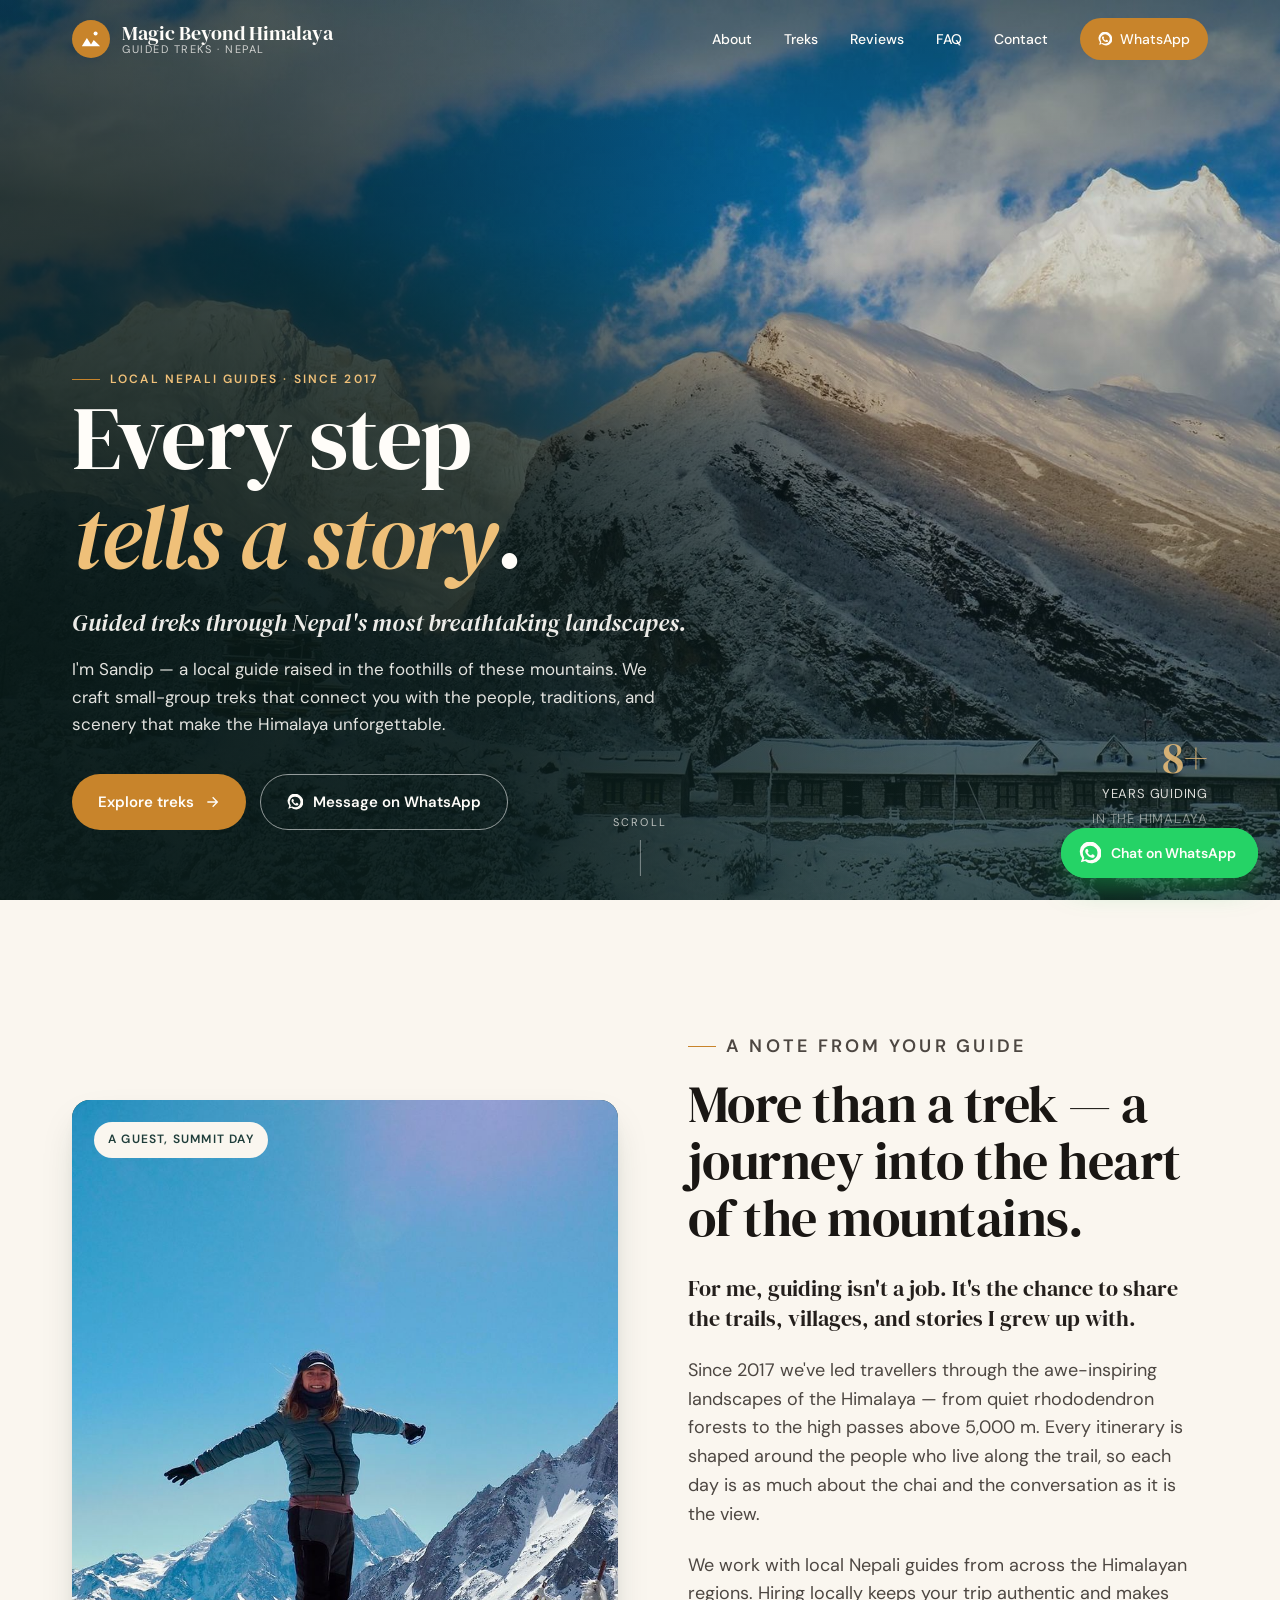
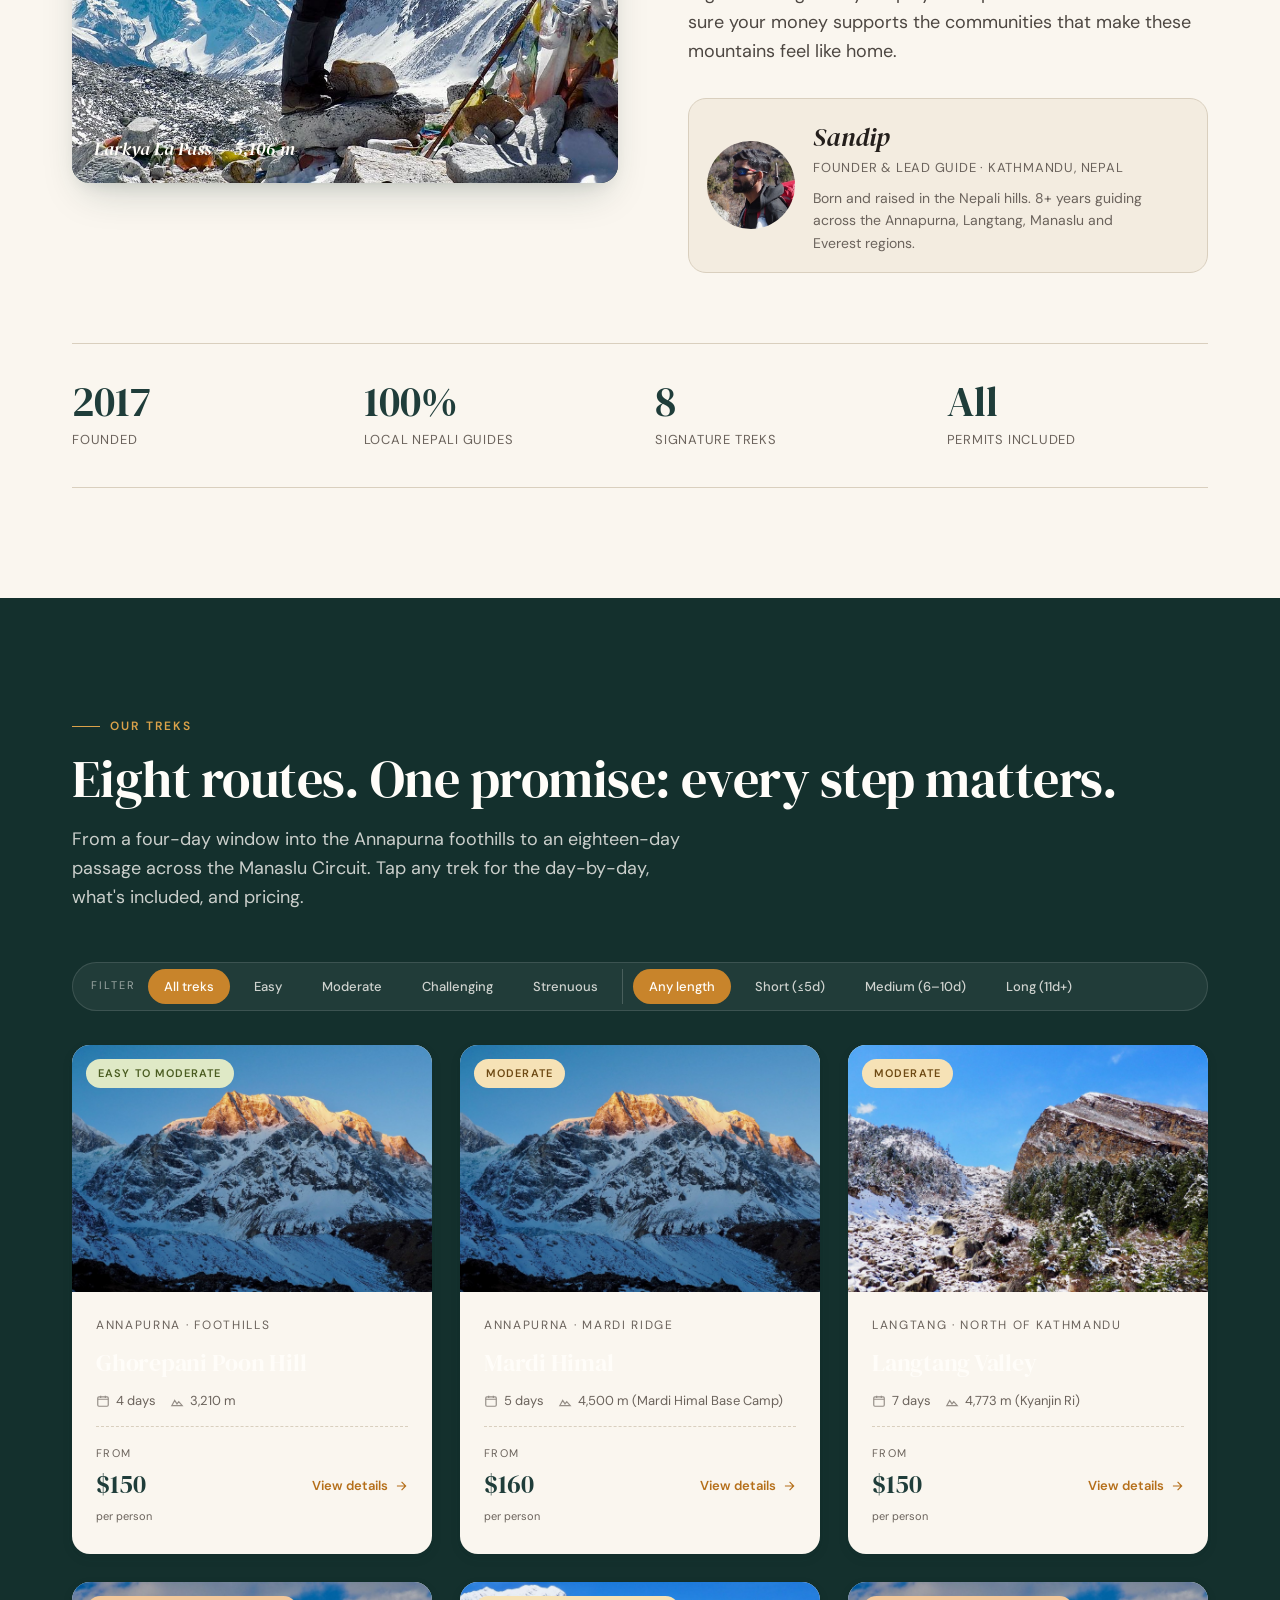
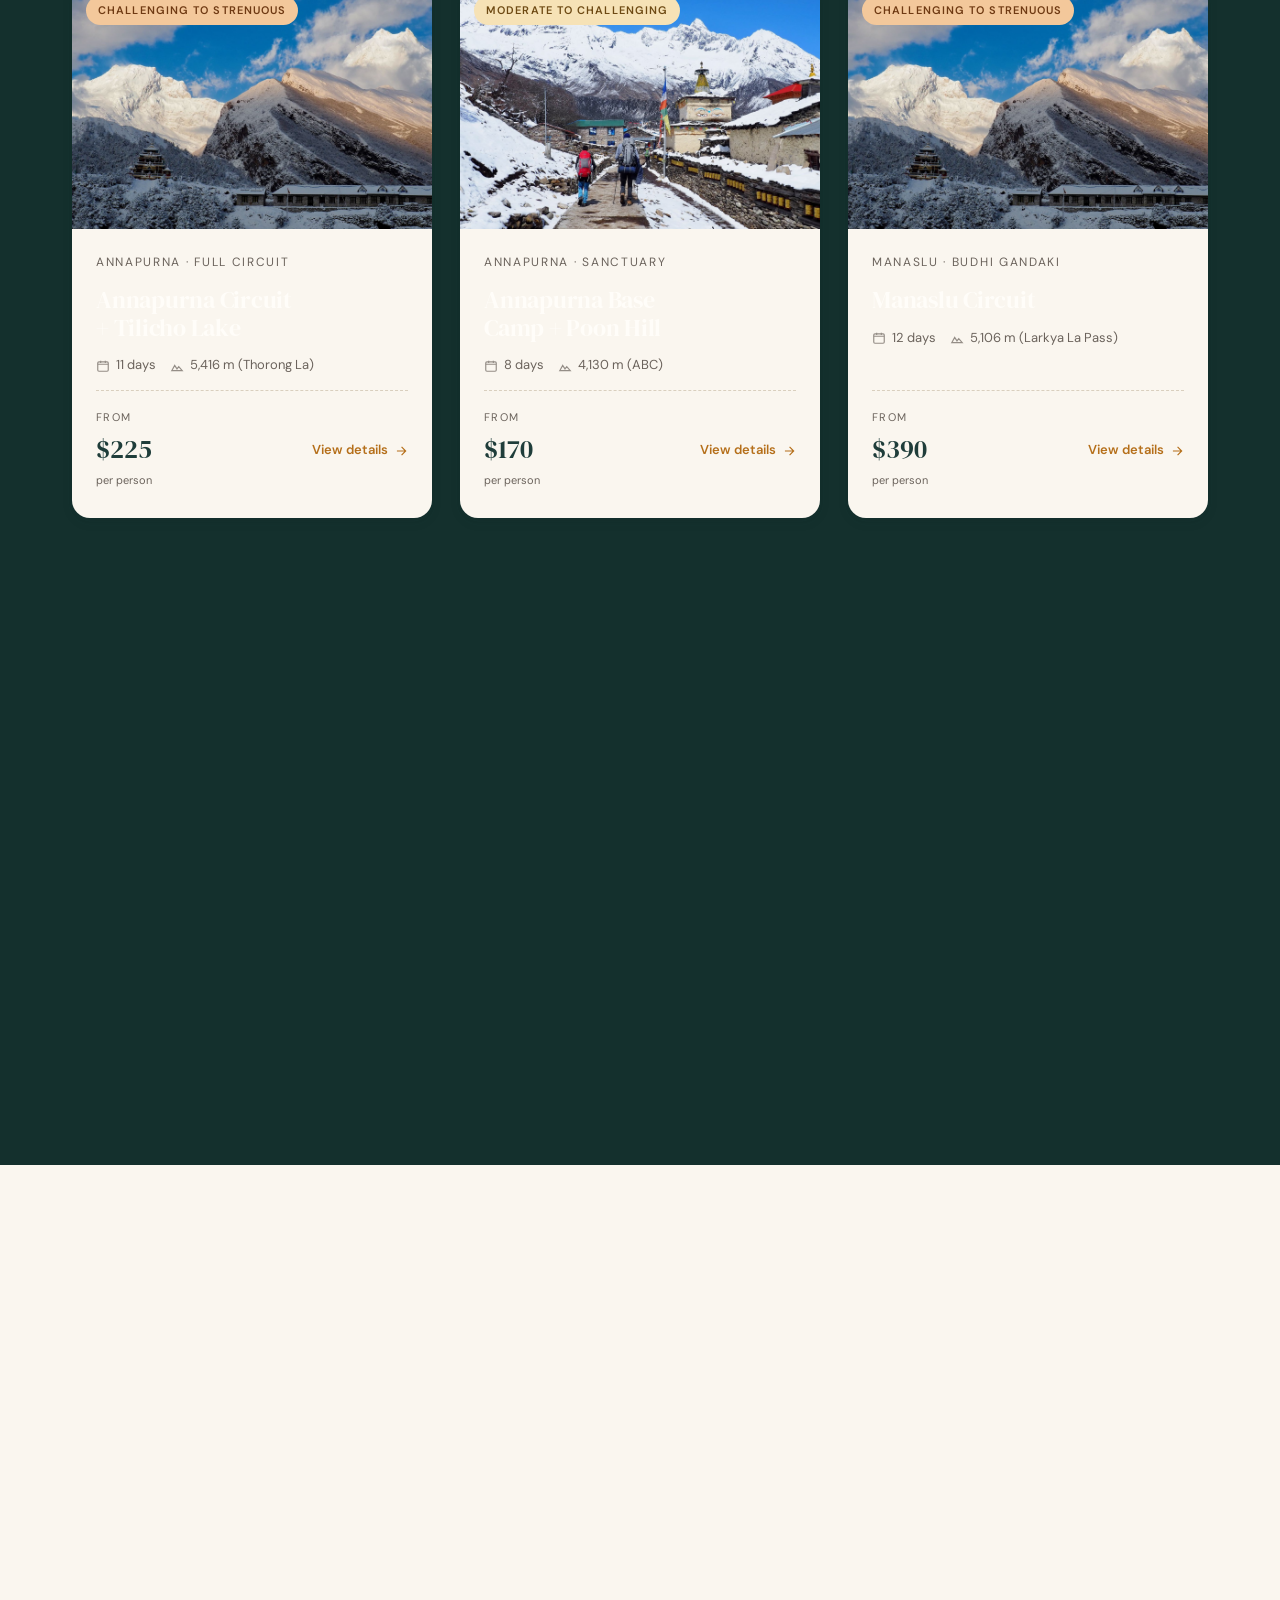
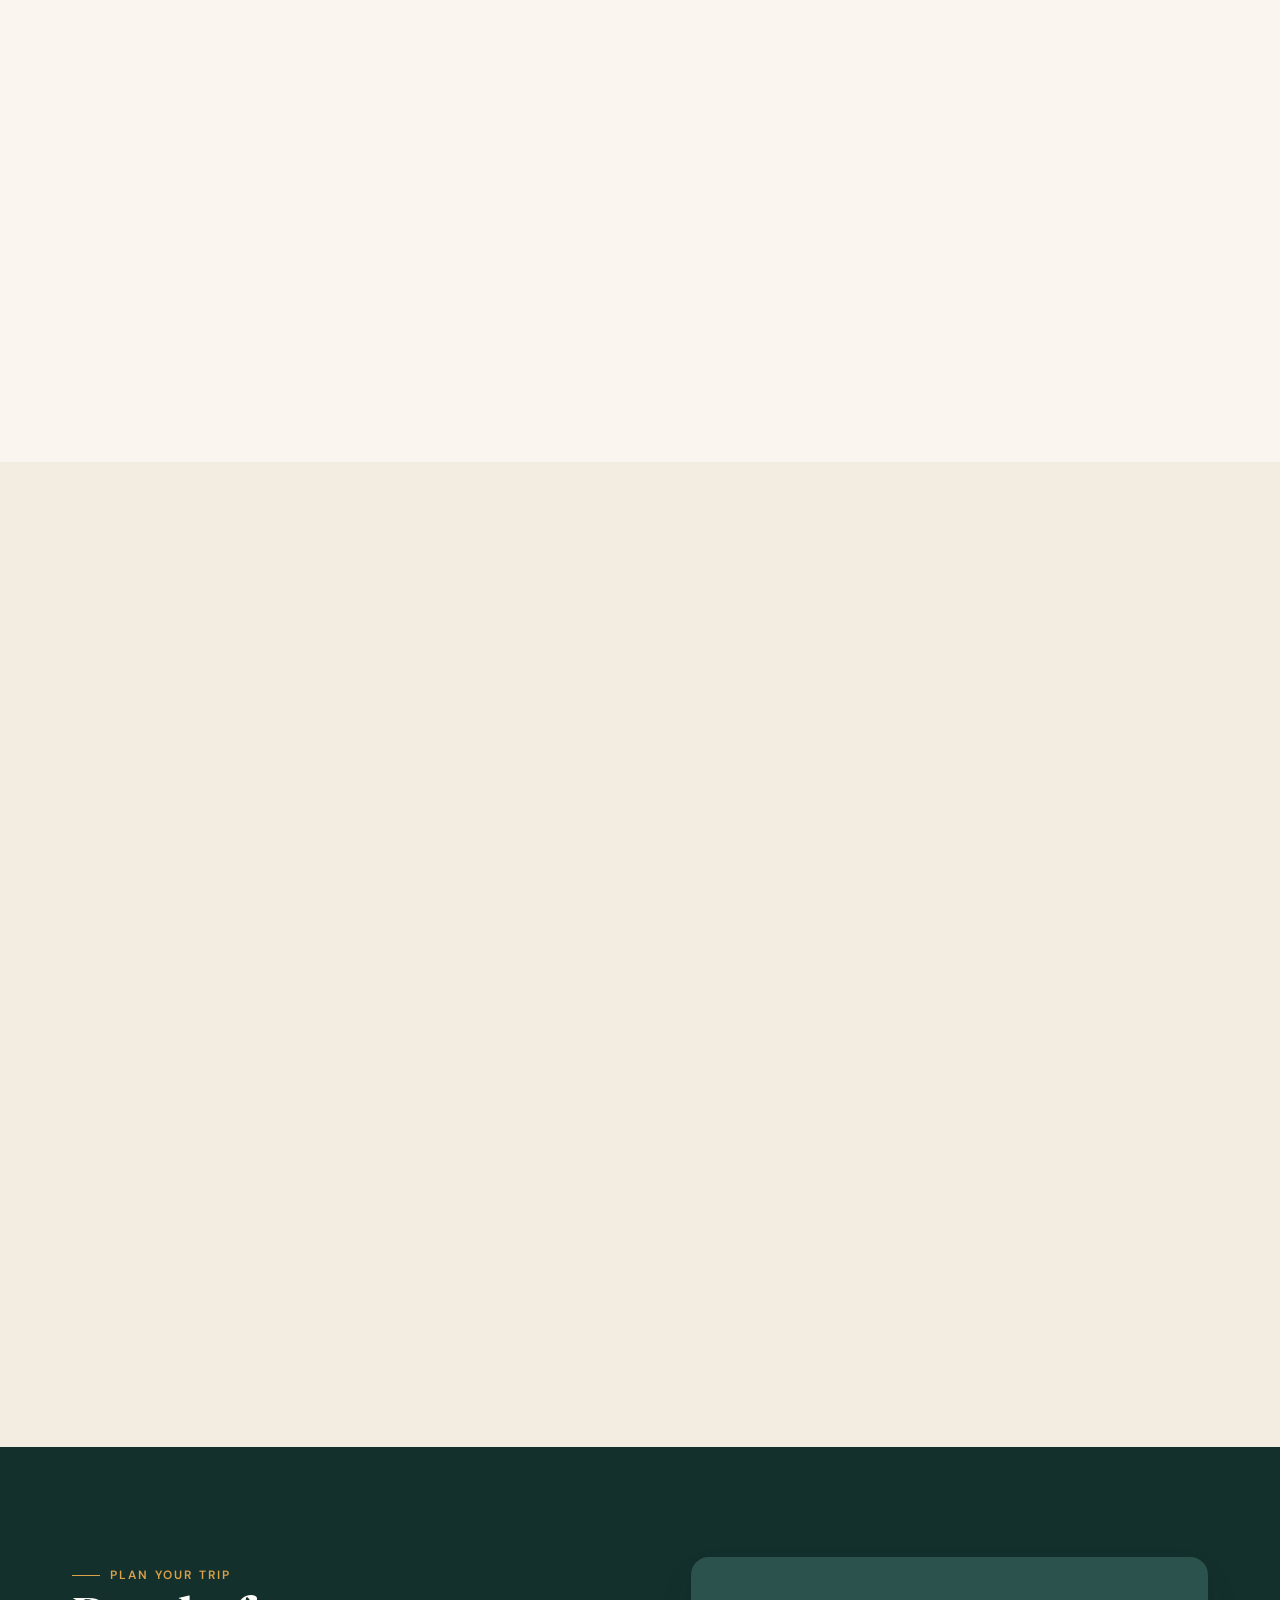
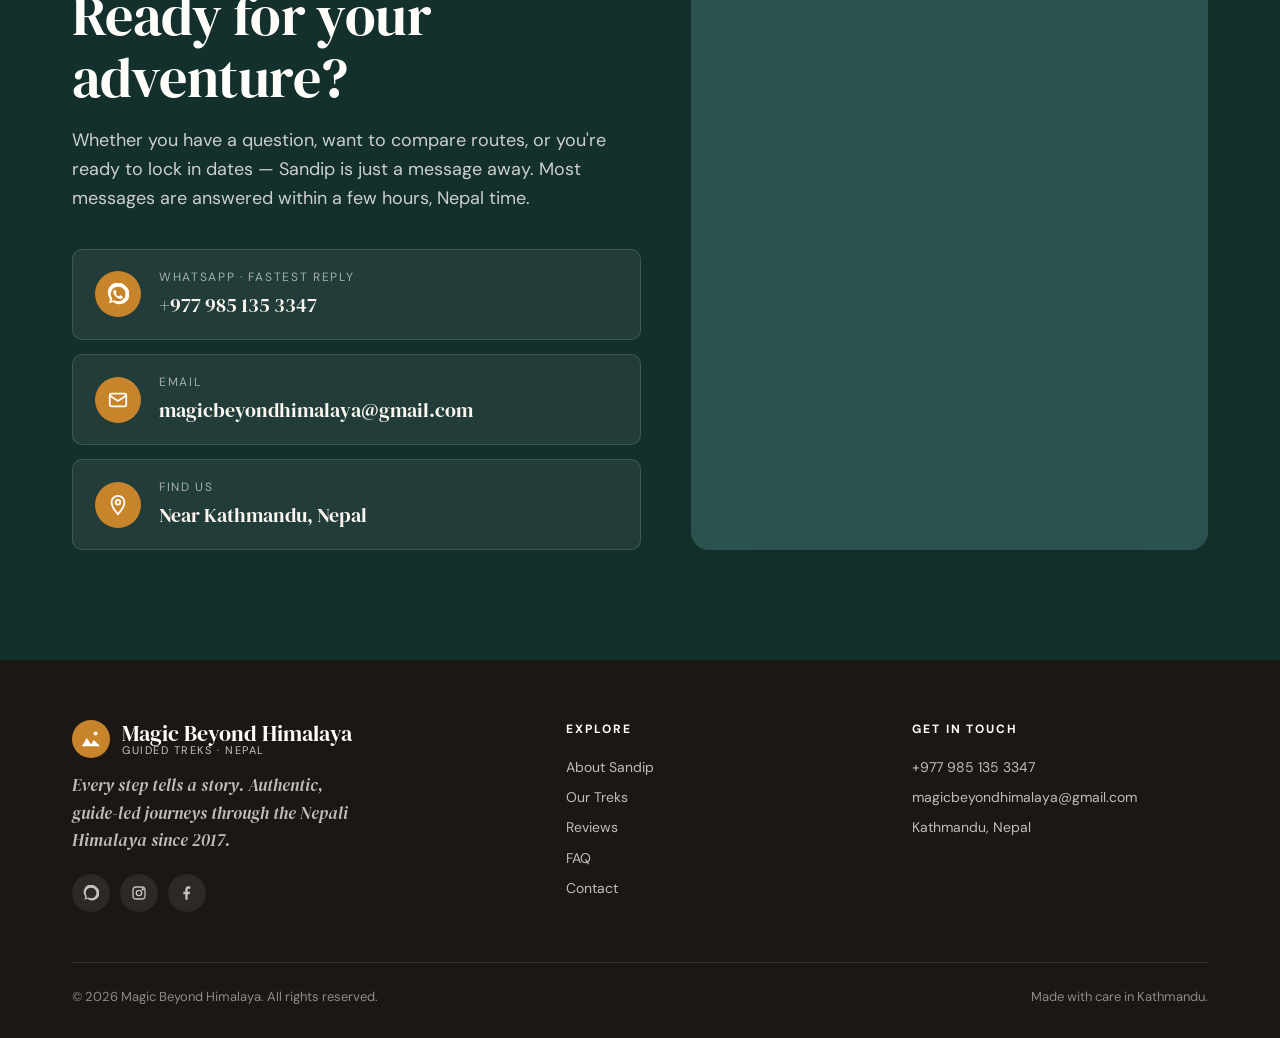
==== commit 4cd60e27: "Show porter, meals and extra days beside the trek price Sandip settled the rates: a porter at $25 a " ====
--- a/index.html
+++ b/index.html
@@ -922,6 +922,26 @@
   text-transform: uppercase;
 }
 .price-table tr:last-child td { border-bottom: none; }
+.addon-title {
+  margin: 26px 0 12px;
+  font-size: 12px; font-weight: 600;
+  letter-spacing: 0.14em; text-transform: uppercase;
+  color: var(--ink-500);
+}
+.addon-list { display: flex; flex-direction: column; gap: 10px; }
+.addon {
+  padding: 12px 14px;
+  background: var(--cream-100);
+  border: 1px solid var(--line);
+  border-radius: var(--radius-md);
+}
+.addon-head {
+  display: flex; flex-wrap: wrap; gap: 4px 12px;
+  align-items: baseline; justify-content: space-between;
+}
+.addon-name { font-weight: 600; color: var(--ink-800); }
+.addon-price { font-weight: 600; color: var(--green-700); white-space: nowrap; }
+.addon-note { margin: 4px 0 0; font-size: 13px; color: var(--ink-500); }
 .price-table td:last-child {
   font-family: var(--font-display);
   font-size: 18px;
@@ -2094,8 +2114,13 @@
   'Government taxes and service charges',
   'First-aid kit carried by your guide'
 ];
+const ADDONS = [
+  ['Porter', '$25 per day', 'Carries your main pack. Ask for one when you book.'],
+  ['Meals on the trail', '$25–30 per person per day', 'Paid at teahouses as you go, not to us.'],
+  ['Extra days', 'Priced on request', 'Depends on the route and what you add to it.']
+];
 const NOT_INCLUDED = [
-  'Meals on the trail (purchased at teahouses along the route)',
+  'Meals on the trail — budget $25–30 per person per day, paid at teahouses',
   'Drinks, snacks, bar bills',
   'Hot showers, charging, Wi-Fi, heating at teahouses',
   'Travel insurance — mandatory, must cover high-altitude trekking and evacuation',
@@ -2261,6 +2286,10 @@
   const pricingHtml = t.pricing.map(([g, p]) => `<tr><td>${g}</td><td>$${p} <span style="font-size:12px; color:var(--ink-500); font-family:var(--font-body);">/person</span></td></tr>`).join('');
   const incHtml = INCLUDED.map(x => `<li>${x}</li>`).join('');
   const notIncHtml = NOT_INCLUDED.map(x => `<li>${x}</li>`).join('');
+  const addonsHtml = ADDONS.map(([name, price, note]) => `<div class="addon">
+      <div class="addon-head"><span class="addon-name">${name}</span><span class="addon-price">${price}</span></div>
+      <p class="addon-note">${note}</p>
+    </div>`).join('');
 
   // You might also like — pick 3 other treks
   const others = TREKS.filter(x => x.id !== t.id).slice(0, 3);
@@ -2346,6 +2375,9 @@
             <tbody>${pricingHtml}</tbody>
           </table>
           <p style="font-size:13px; color:var(--ink-500); margin-top:12px;">Best season: ${t.season}</p>
+
+          <h5 class="addon-title">Budget for these on top</h5>
+          <div class="addon-list">${addonsHtml}</div>
         </div>
 
         <div class="modal-section">
